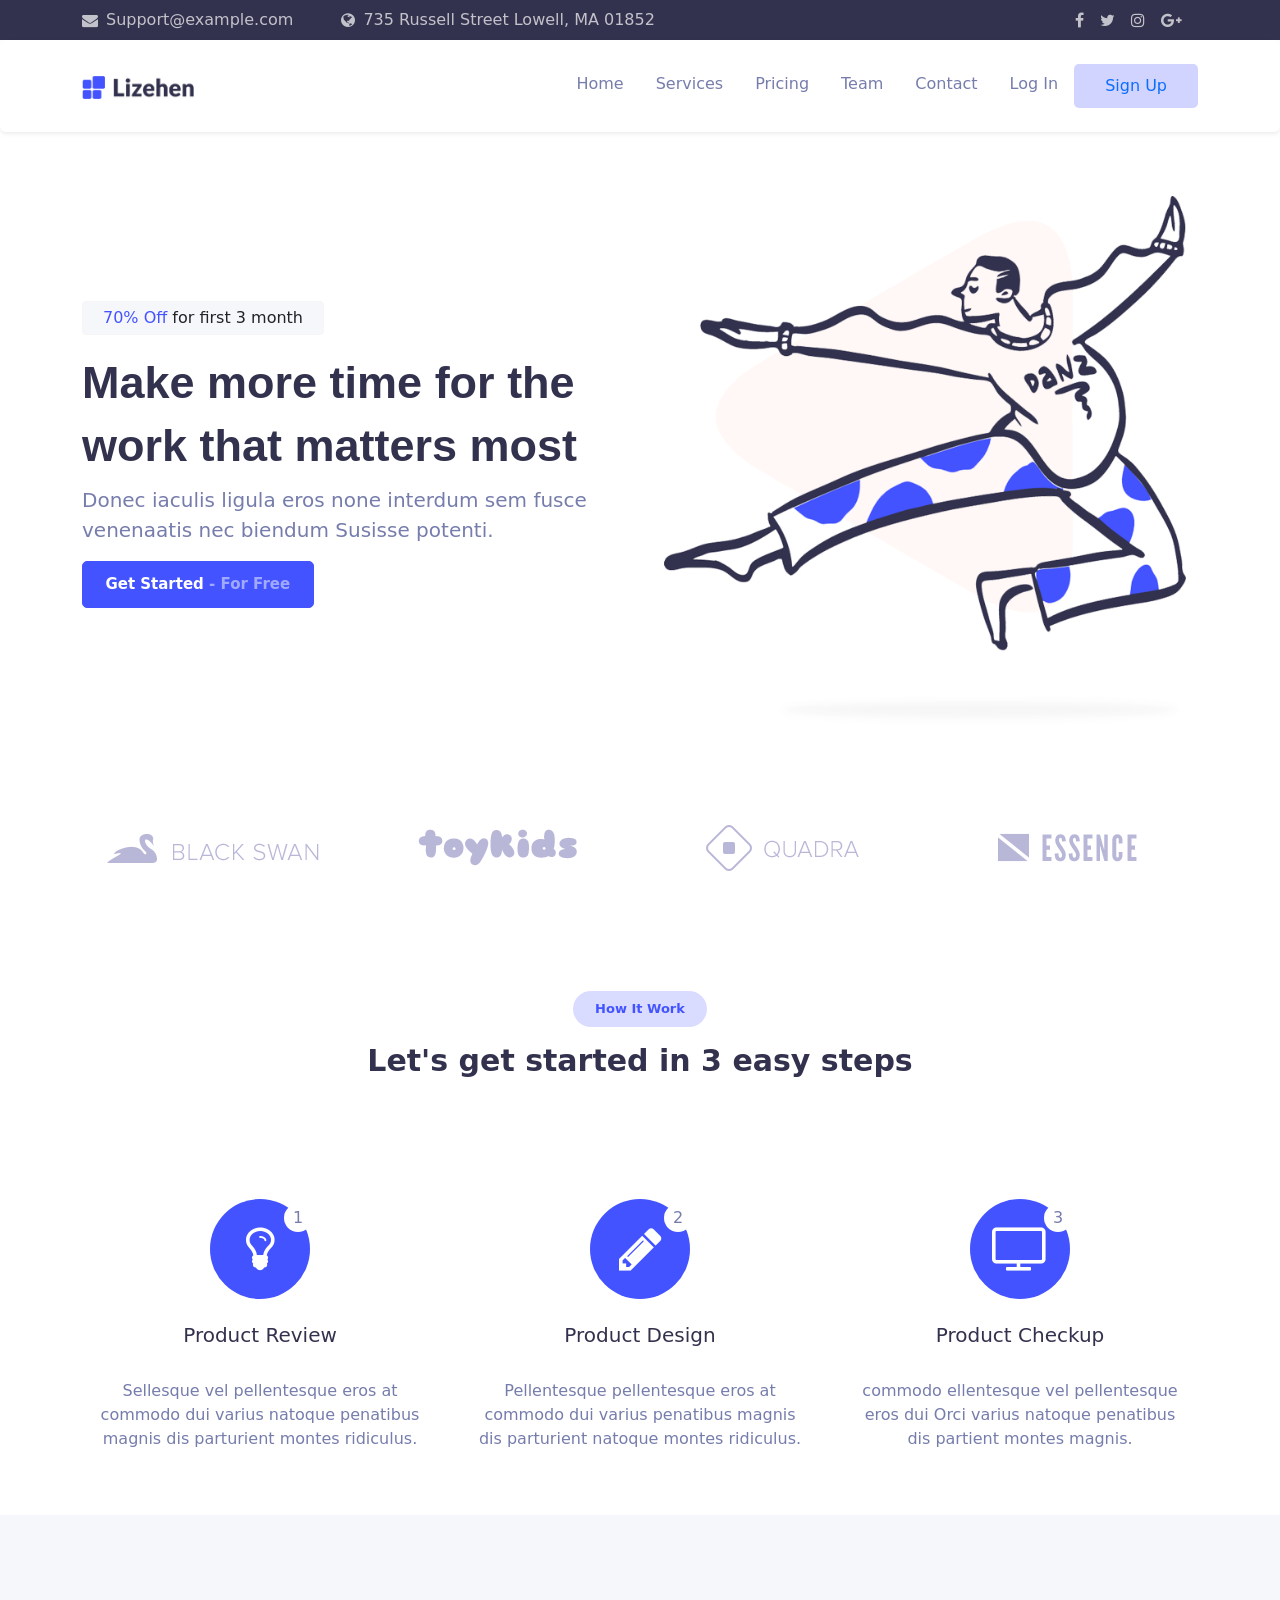
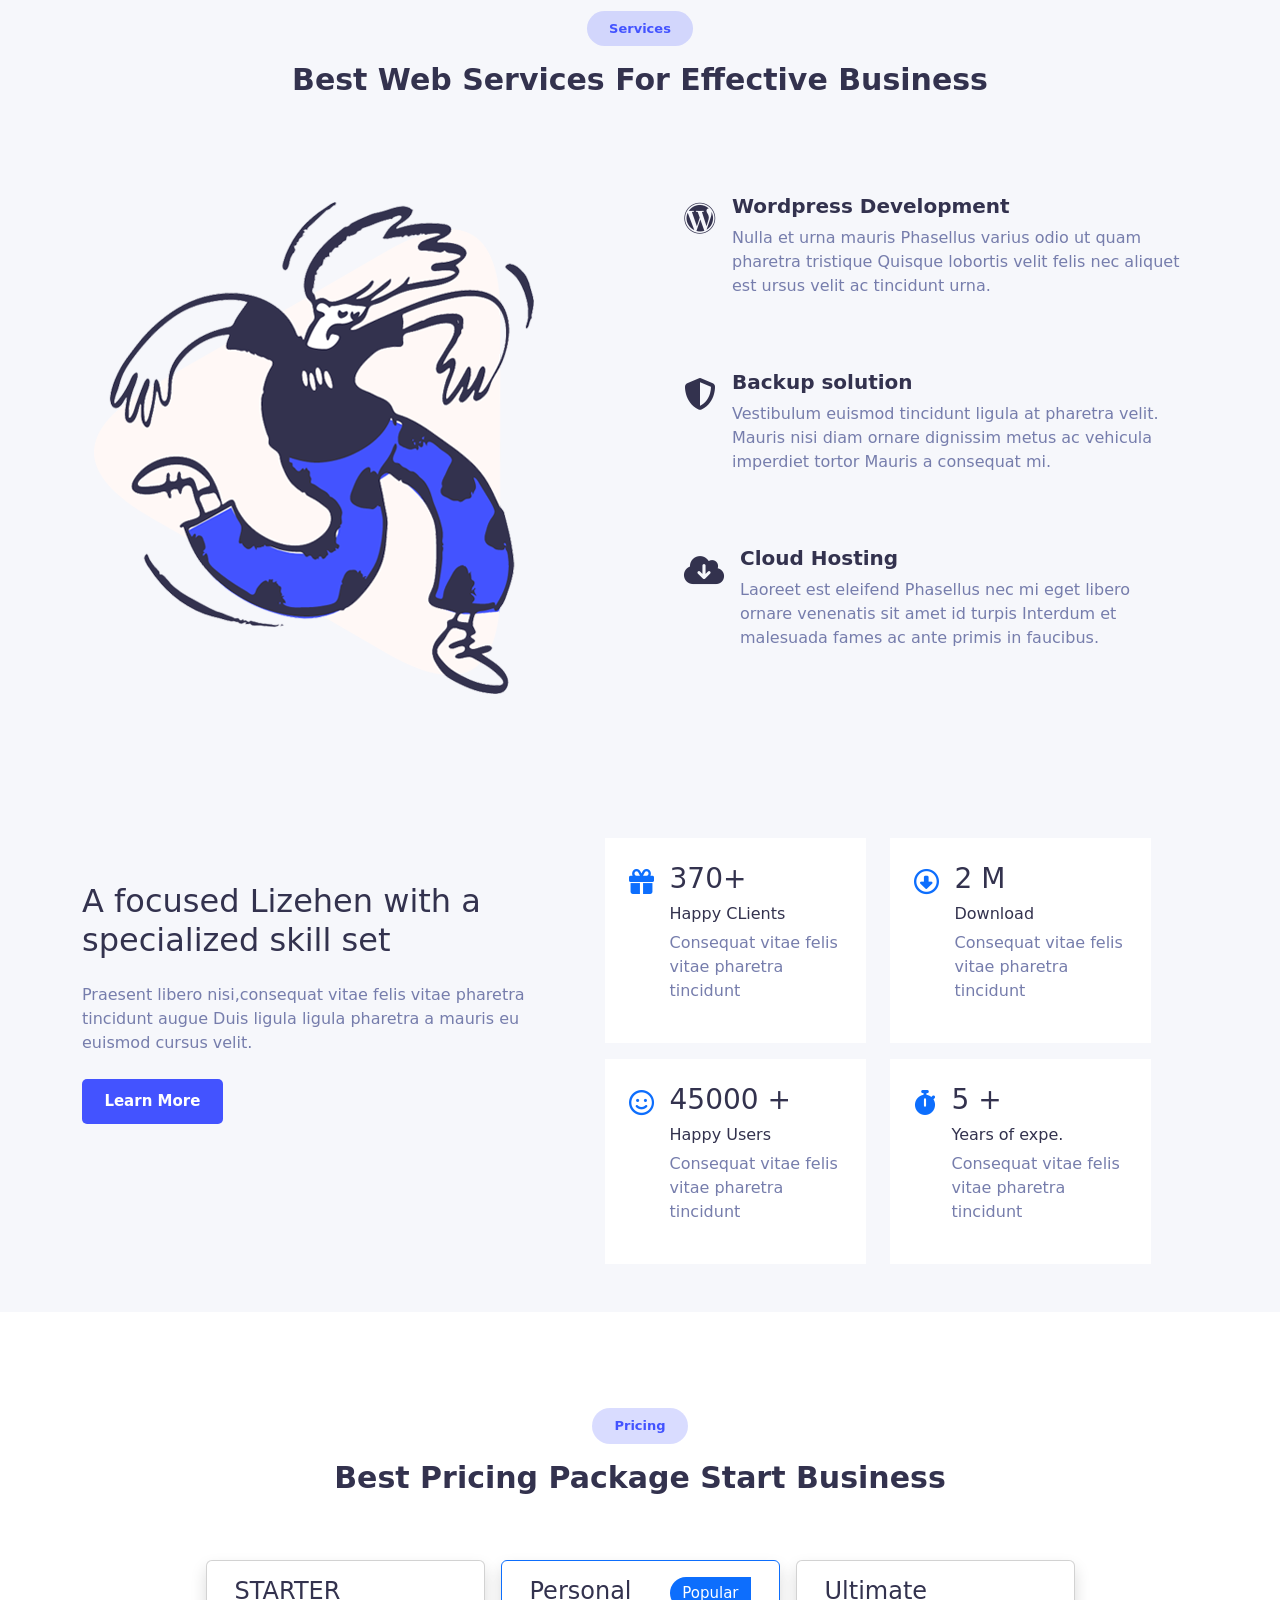
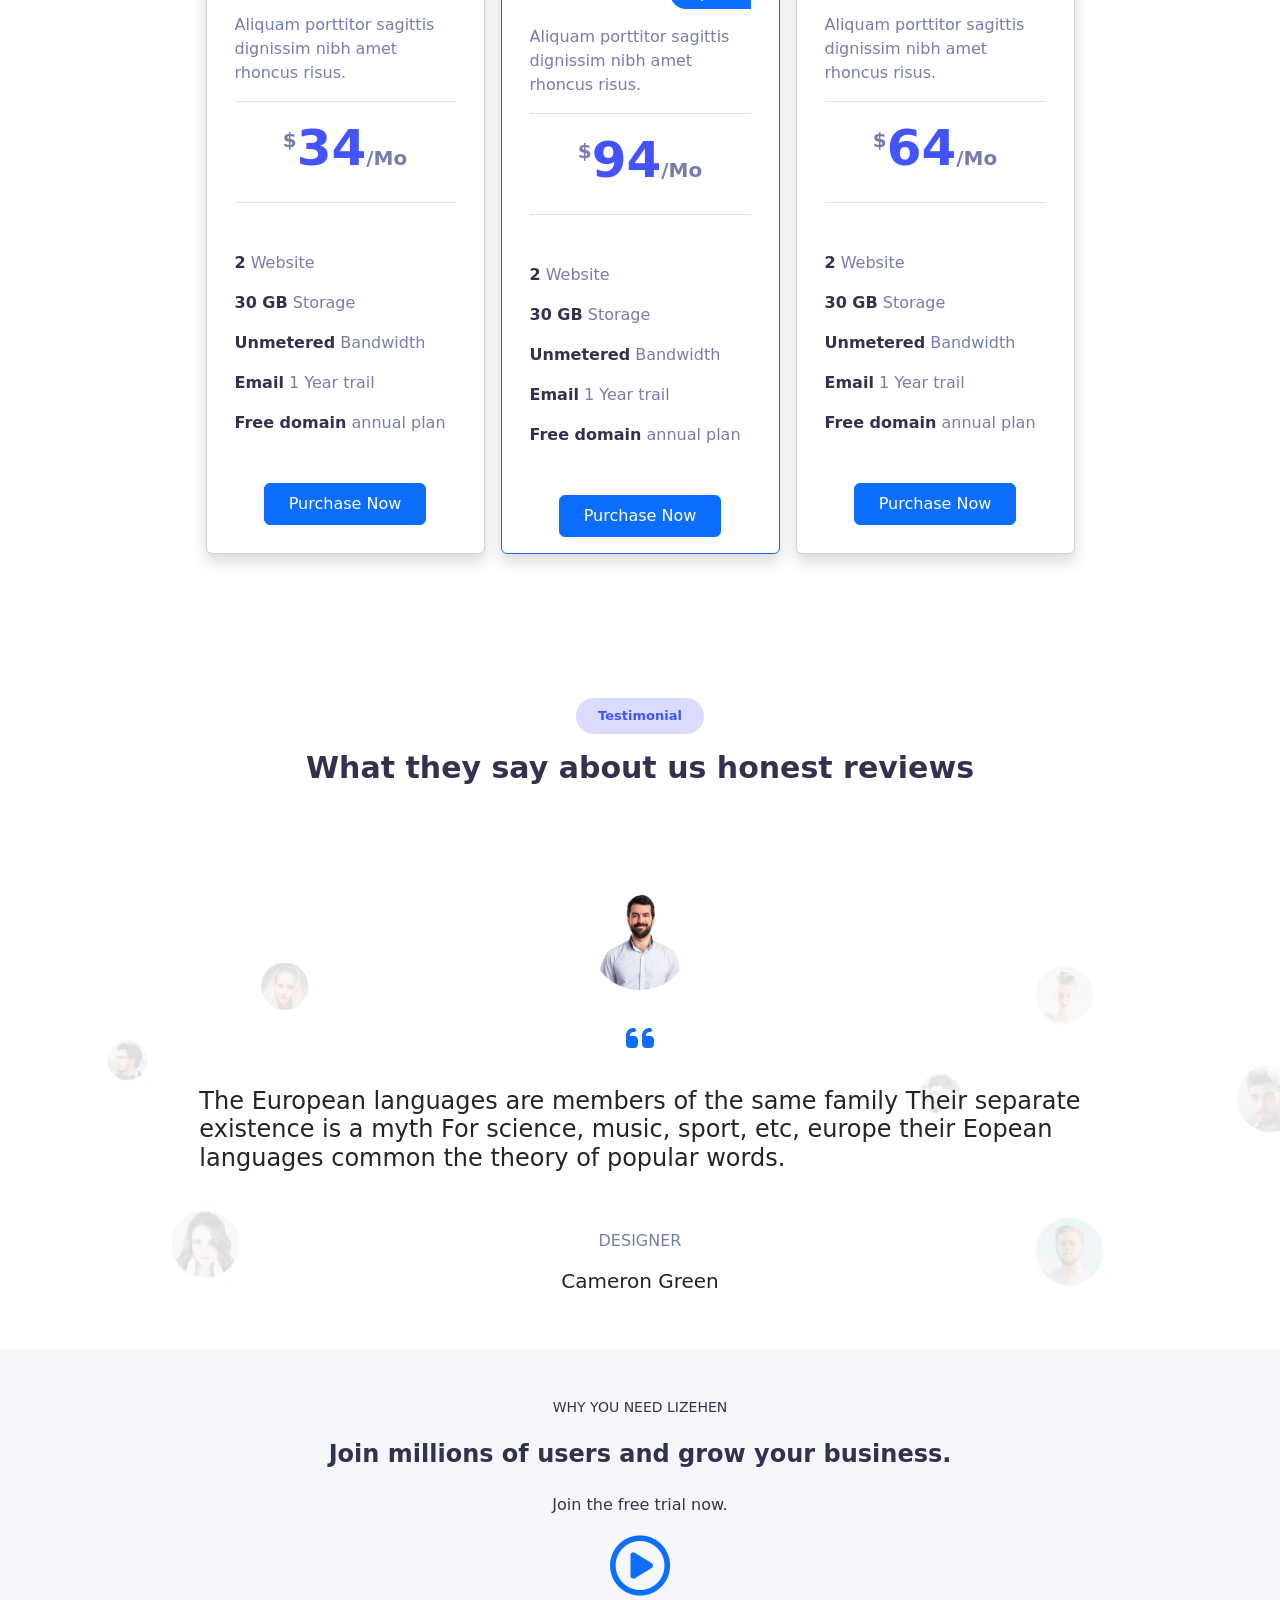
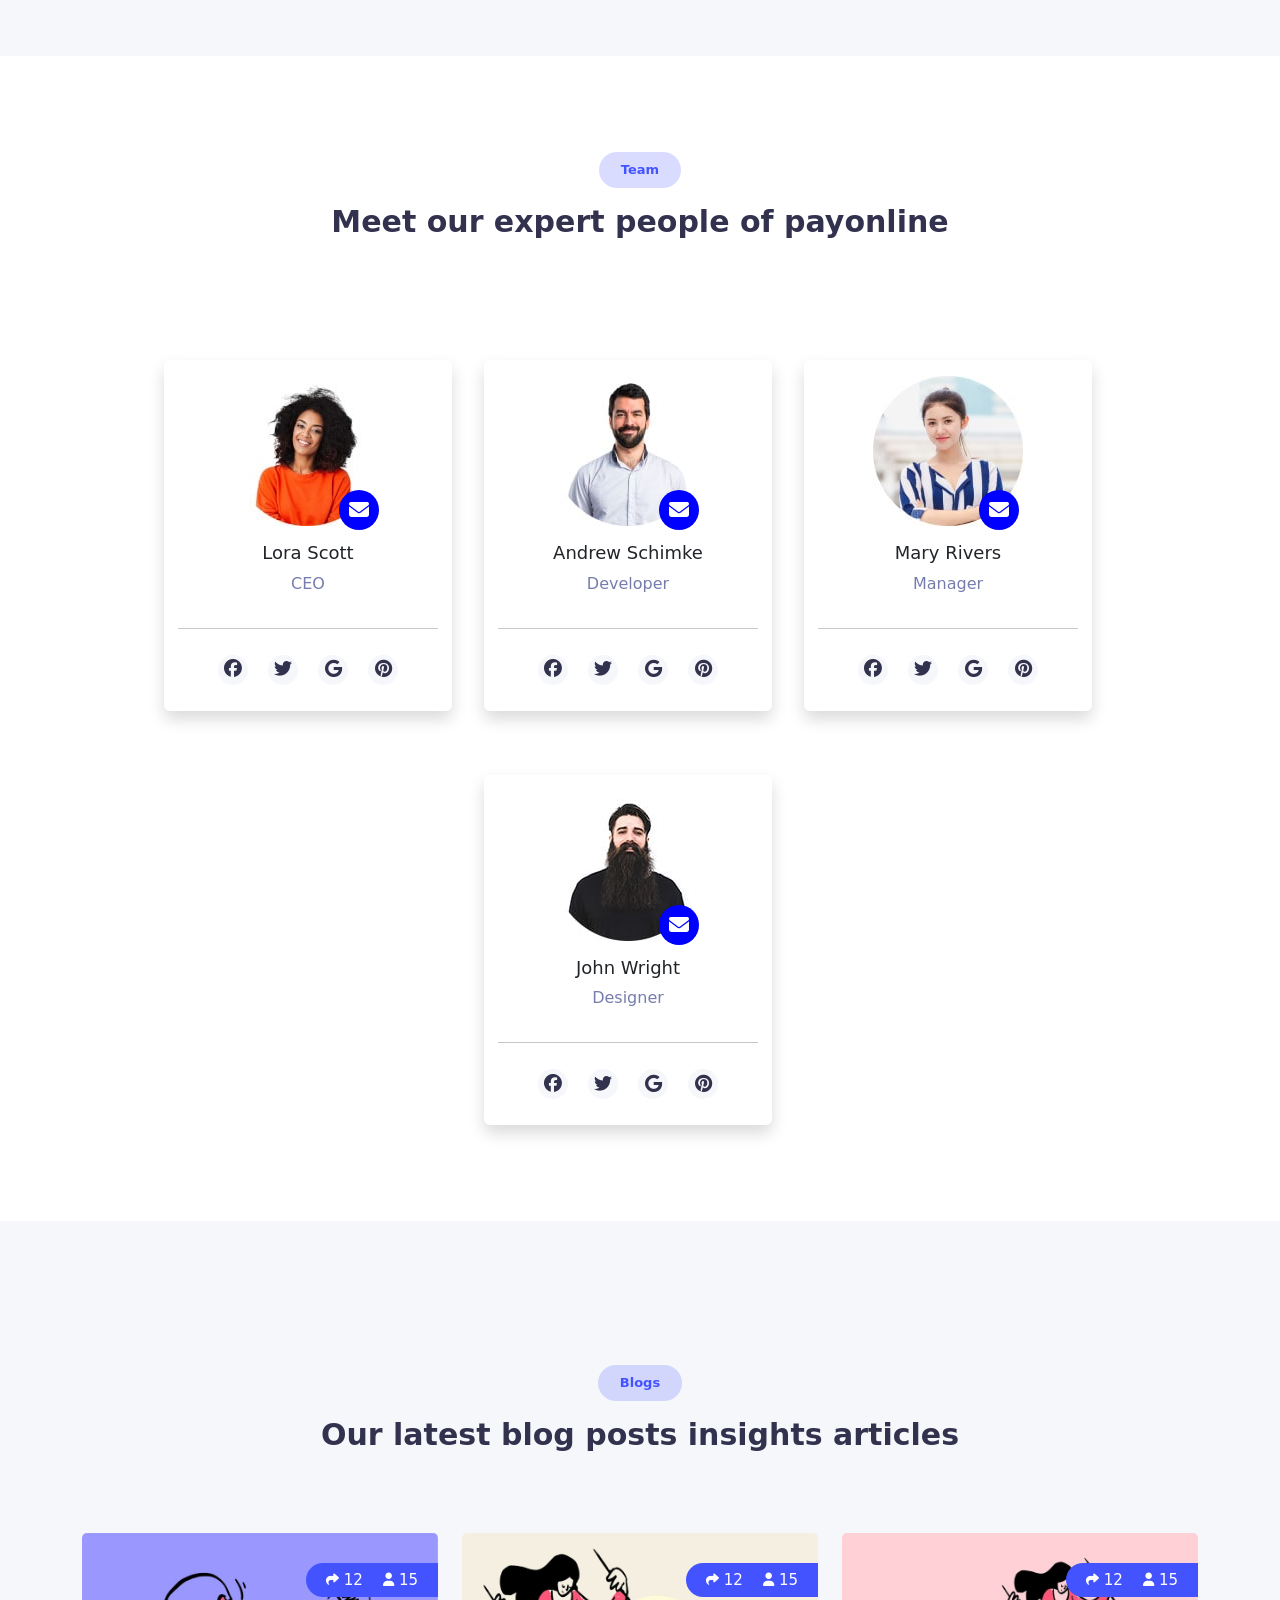
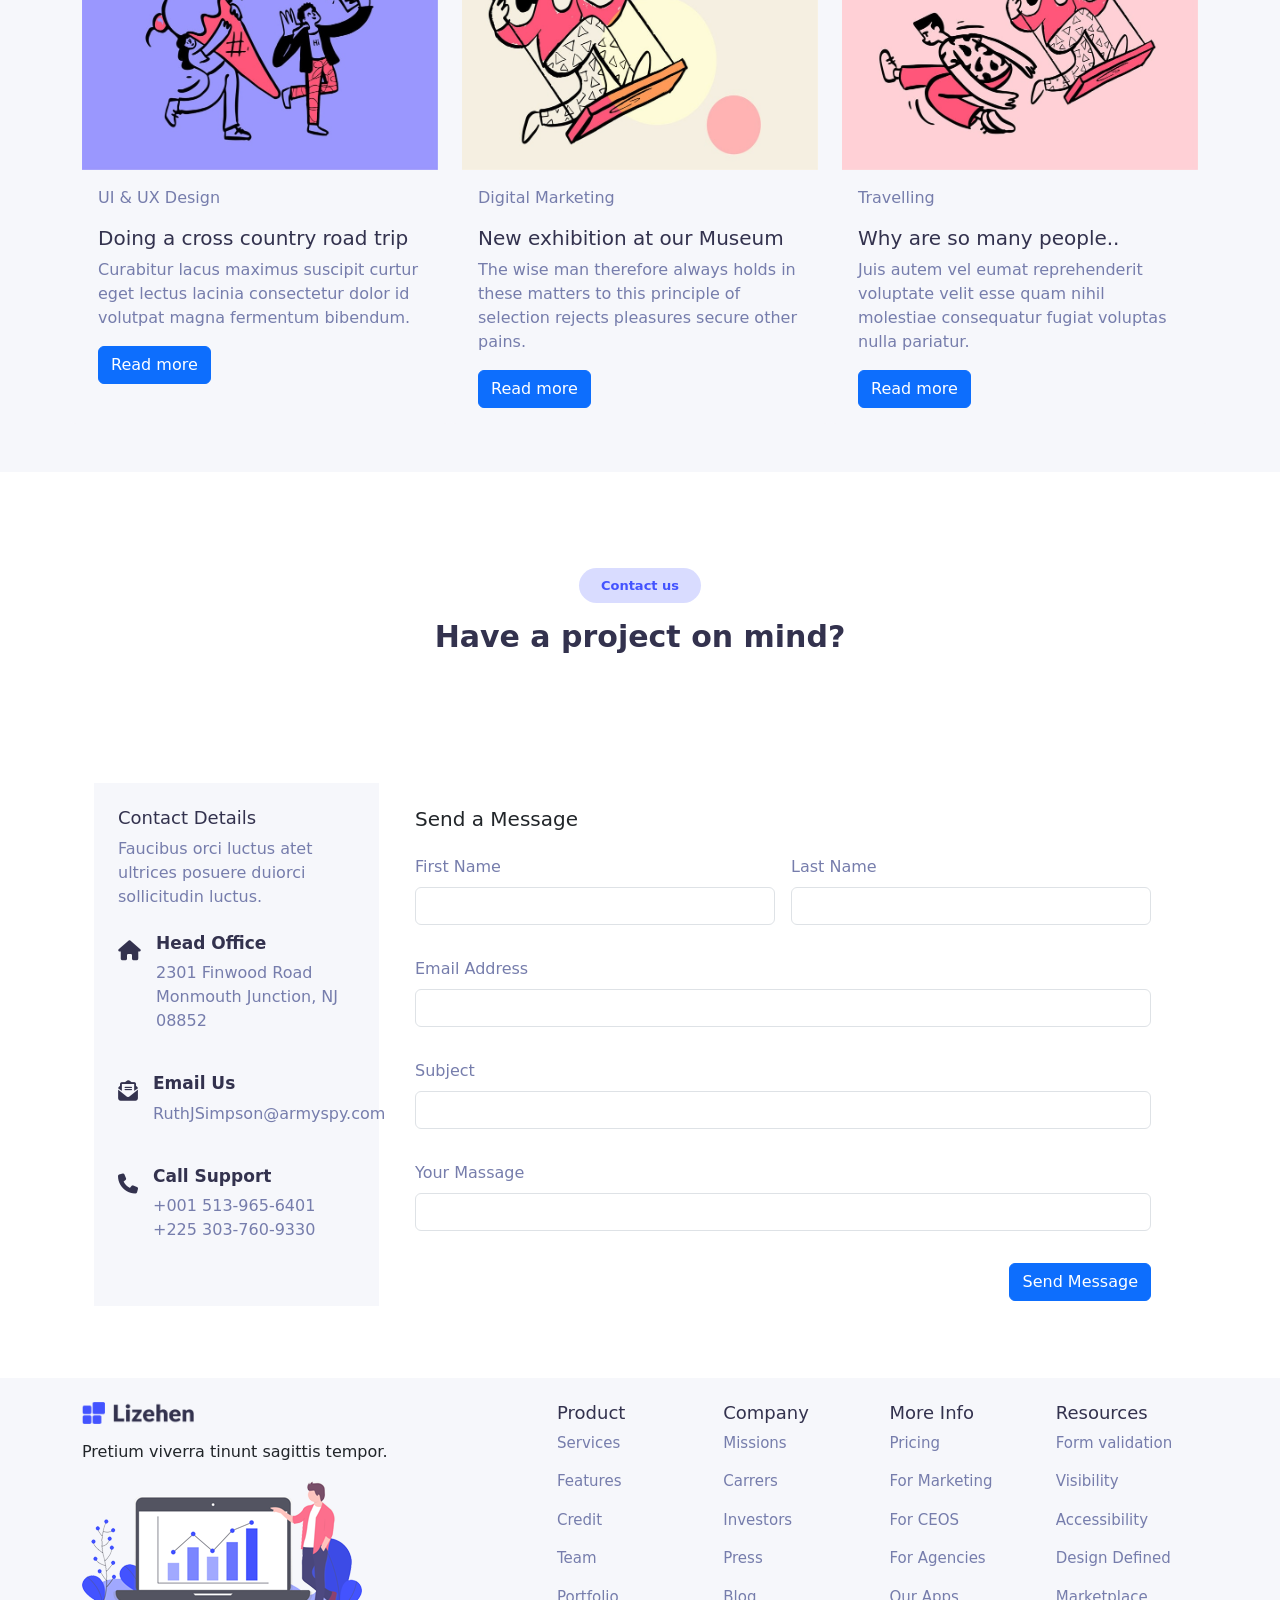
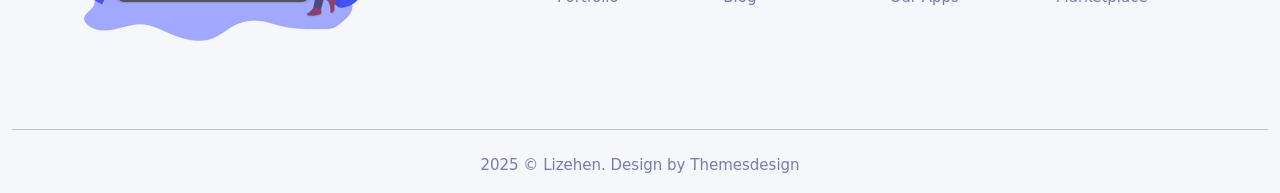
==== index.html @ 87c52e32 "changes" ====
<!DOCTYPE html>
<html lang="en">

<head>
  <meta charset="UTF-8" />
  <meta name="viewport" content="width=device-width, initial-scale=1.0" />
  <script src="https://ajax.googleapis.com/ajax/libs/jquery/3.7.1/jquery.min.js"></script>
  <link rel="stylesheet" href="https://cdnjs.cloudflare.com/ajax/libs/font-awesome/6.7.2/css/all.min.css" />
  <script src="js/include-html-min.js"></script>
  <link rel="stylesheet" href="style.css" />
  <title>Home Page</title>
</head>

<body>
  <div include-html="header.html" id="header_file"></div>
  <div class="container mt-5 mb-5">
    <div class="row d-flex-justify-content-center align-items-center">
      <div class="col-lg-6 col-sm-12 ">
        <label class="hero-label mb-3"><span id="hero-span-one">70% Off</span> for first 3 month</label>
        <h1 id="hero-h1">
          Make more time for the work that matters most
        </h1>
        <p id="hero-p">
          Donec iaculis ligula eros none interdum sem fusce venenaatis nec
          biendum Susisse potenti.
        </p>
        <button class="hero-btn butn">
          Get Started <span id="hero-span-two">- For Free</span>
        </button>
      </div>

      <div class="col-lg-6 col-sm-12 img mt-sm-3">
        <div class="container">
          <img src="./images/img-2.png" class="img-fluid" />
        </div>
      </div>
    </div>
  </div>

  <div class="container pb-5 pt-5">
    <div class="row">
      <div class="col-lg-3 col-sm-12 pb-4 d-flex justify-content-center align-items-center">
        <img src="./images/1.png" alt="" />
      </div>
      <div class="col-lg-3 col-sm-12 pb-4 d-flex justify-content-center align-items-center">
        <img src="./images/2.png" alt="" />
      </div>
      <div class="col-lg-3 col-sm-12 pb-4 d-flex justify-content-center align-items-center">
        <img src="./images/3.png" alt="" />
      </div>
      <div class="col-lg-3 col-sm-12 pb-4 d-flex justify-content-center align-items-center">
        <img src="./images/4.png" alt="" />
      </div>
    </div>
  </div>

  <div class="container py-5">
    <div class="label-work d-flex flex-column justify-content-center align-items-center pb-5">
      <p><b>How It Work</b></p>
      <h3>Let's get started in 3 easy steps</h3>
    </div>
  </div>

  <div class="container card-div mb-5">
    <div class="row">
      <div
        class="card col-lg-4 col-sm-12 d-flex flex-column justify-content-center align-items-start position-relative border-0">
        <div class="card-body product-title d-flex flex-column justify-content-center align-items-center">
          <div class="position-relative icon d-flex justify-content-center align-items-center">
            <i class="fa fa-lightbulb-o" aria-hidden="true"></i>
            <div class="bulb">
              <p class="d-flex justify-content-center align-items-center">
                1
              </p>
            </div>
          </div>
          <h5 class="card-title py-lg-4">Product Review</h5>
          <p class="card-text text-center">
            Sellesque vel pellentesque eros at commodo dui varius natoque
            penatibus magnis dis parturient montes ridiculus.
          </p>
        </div>
        <div class="z-1 col-lg-6 col-sm-12 d-none">
          <img class="position-absolute custom-space" min-width="173px" min-height="28px" src="./images/arrow-1.png"
            alt="" />
        </div>
      </div>

      <div class="card col-lg-4 col-sm-12 d-flex flex-column justify-content-center align-items-start border-0">
        <div class="card-body product-title d-flex flex-column justify-content-center align-items-center">
          <div class="position-relative icon d-flex justify-content-center align-items-center">
            <i class="fa fa-pencil" aria-hidden="true"></i>
            <div class="bulb">
              <p class="d-flex justify-content-center align-items-center">
                2
              </p>
            </div>
          </div>

          <h5 class="card-title py-lg-4">Product Design</h5>
          <p class="card-text text-center">
            Pellentesque pellentesque eros at commodo dui varius penatibus
            magnis dis parturient natoque montes ridiculus.
          </p>
        </div>
        <div class="position-absolute z-3 col-lg-6 col-sm-6 d-none">
          <img class="position-absolute z-2 custom-space1" width="173px" height="28px" src="./images/arrow-2.png"
            alt="" />
        </div>
      </div>

      <div class="card col-lg-4 col-sm-12 d-flex flex-column justify-content-center align-items-start border-0">
        <div class="card-body product-title d-flex flex-column justify-content-center align-items-center">
          <div class="position-relative icon d-flex justify-content-center align-items-center">
            <i class="fa fa-television" aria-hidden="true"></i>
            <div class="bulb">
              <p class="d-flex justify-content-center align-items-center">
                3
              </p>
            </div>
          </div>

          <h5 class="card-title py-lg-4">Product Checkup</h5>
          <p class="card-text text-center">
            commodo ellentesque vel pellentesque eros dui Orci varius natoque
            penatibus dis partient montes magnis.
          </p>
        </div>
      </div>
    </div>
  </div>

  <div class="container-fluid bg-serv py-5">
    <div class="container py-5">
      <div class="label-work d-flex flex-column justify-content-center align-items-center pb-5">
        <p><b>Services</b></p>
        <h3>Best Web Services For Effective Business</h3>
      </div>
      <div class="col-lg-12">
        <div class="row">
          <div class="service-img col-lg-6 col-sm-12 mt-lg-5 d-flex justify-content-center align-items-center">
            <div class="container">
              <img src="./images/img-4.png" alt="" class="img-fluid" />
            </div>
          </div>
          <div class="col-lg-6">
            <div class="border-1 d-flex mb-4 p-3 wd mt-4 col-lg-12 col-sm-12">
              <i class="fa-brands fa-wordpress fa-2xl mx-3 d-flex justify-content-start align-items-start pt-4"></i>
              <div class="service-hero">
                <h5>Wordpress Development</h5>
                <p>
                  Nulla et urna mauris Phasellus varius odio ut quam pharetra
                  tristique Quisque lobortis velit felis nec aliquet est ursus
                  velit ac tincidunt urna.
                </p>
              </div>
            </div>
            <div class="border-0 d-flex mb-4 p-3 wd col-sm-12">
              <i class="fa-solid fa-shield-halved fa-2xl mx-3 d-flex justify-content-center align-items-start pt-4"></i>
              <div class="service-hero">
                <h5>Backup solution</h5>
                <p>
                  Vestibulum euismod tincidunt ligula at pharetra velit.
                  Mauris nisi diam ornare dignissim metus ac vehicula
                  imperdiet tortor Mauris a consequat mi.
                </p>
              </div>
            </div>
            <div class="border-0 d-flex p-3 wd col-sm-12">
              <i
                class="fa-solid fa-cloud-arrow-down fa-2xl mx-3 d-flex justify-content-center align-items-start pt-4"></i>
              <div class="service-hero">
                <h5>Cloud Hosting</h5>
                <p>
                  Laoreet est eleifend Phasellus nec mi eget libero ornare
                  venenatis sit amet id turpis Interdum et malesuada fames ac
                  ante primis in faucibus.
                </p>
              </div>
            </div>
          </div>
        </div>
      </div>
    </div>
    <div class="container mt-5">
      <div class="row">
        <div
          class="col-lg-5 mb-sm-5 mb-lg-5 service-part-two d-flex flex-column justify-content-center align-items-start">
          <h2 class="mb-4">A focused Lizehen with a specialized skill set</h2>
          <p class="mb-4">
            Praesent libero nisi,consequat vitae felis vitae pharetra
            tincidunt augue Duis ligula ligula pharetra a mauris eu euismod
            cursus velit.
          </p>
          <a href="#"><b>Learn More</b></a>
        </div>
        <div class="container col-lg-6 col-sm-12 mt-5">
          <div class="row">
            <div class="col-lg-6 col-sm-12 d-flex">
              <div class="d-flex bg-white  p-4 i col-sm-12">
                <i class="fa-solid fa-gift pt-2 text-primary"></i>
                <div class="ms-3 service-part-two-right">
                  <h3>370+</h3>
                  <h6>Happy CLients</h6>
                  <p>Consequat vitae felis vitae pharetra tincidunt</p>
                </div>
              </div>
            </div>
            <div class="col-lg-6 col-sm-12">
              <div class="d-flex bg-white p-4 i">
                <i class="fa-regular fa-circle-down pt-2 text-primary"></i>
                <div class="ms-3 service-part-two-right">
                  <h3>2 M</h3>
                  <h6>Download</h6>
                  <p>Consequat vitae felis vitae pharetra tincidunt</p>
                </div>
              </div>
            </div>


            <div class="col-lg-6 col-sm-12">
              <div class="d-flex bg-white mt-3 p-4 i">
                <i class="fa-regular fa-face-smile pt-2 text-primary"></i>
                <div class="ms-3 service-part-two-right">
                  <h3>45000 +</h3>
                  <h6>Happy Users</h6>
                  <p>Consequat vitae felis vitae pharetra tincidunt</p>
                </div>
              </div>
            </div>
            <div class="col-lg-6 col-sm-12">
              <div class="d-flex bg-white mt-3 p-4 i">
                <i class="fa-solid fa-stopwatch pt-2 text-primary"></i>
                <div class="ms-3 service-part-two-right">
                  <h3>5 +</h3>
                  <h6>Years of expe.</h6>
                  <p>Consequat vitae felis vitae pharetra tincidunt</p>
                </div>
              </div>
            </div>

          </div>
        </div>
      </div>
    </div>
  </div>
  </div>
  </div>
  </div>
  <div class="container py-5">
    <div class="label-work d-flex flex-column justify-content-center align-items-center py-5">
      <p><b>Pricing</b></p>
      <h3>Best Pricing Package Start Business</h3>
    </div>
    <div class="container">
      <div class="row d-flex justify-content-center">
        <div class="card col-lg-3 col-sm-12 m-2 pricing-card pc shadow mb-5 bg-white rounded">
          <div class="card-body pri-card">
            <h4 class="card-title">STARTER</h4>
            <p class="card-text border-bottom pb-3">
              Aliquam porttitor sagittis dignissim nibh amet rhoncus risus.
            </p>
            <div class="d-flex justify-content-center align-items-center border-bottom pb-3 mb-5">
              <h1>
                <sup><span class="pricing-span">$</span></sup>34<span class="pricing-span">/Mo</span>
              </h1>
            </div>
            <p><span><b>2</b></span> Website</p>
            <p><span><b>30 GB</b></span> Storage</p>
            <p><span><b>Unmetered</b></span> Bandwidth</p>
            <p><span><b>Email</b></span> 1 Year trail</p>
            <p class="mb-5">
              <span><b>Free domain</b></span> annual plan
            </p>
            <div class="d-flex justify-content-center align-items-center">
              <button class="btn btn-primary px-4 py-2">Purchase Now</button>
            </div>
          </div>
        </div>
        <div class="card col-lg-3 col-sm-12 m-2 border-primary pc shadow mb-5 bg-white rounded">
          <div class="card-body pri-card">
            <div class="d-flex justify-content-between">
              <h4 class="card-title">Personal</h4>
              <p class="bg-primary text-white"
                style="padding:5px 12px 5px 12px; border-radius: 20px 0px 0px 20px; font-size: 15px;">Popular</p>
            </div>
            <p class="border-bottom pb-3">
              Aliquam porttitor sagittis dignissim nibh amet rhoncus risus.
            </p>
            <div class="d-flex justify-content-center align-items-center border-bottom pb-3 mb-5">
              <h1>
                <sup><span class="pricing-span">$</span></sup>94<span class="pricing-span">/Mo</span>
              </h1>
            </div>
            <p><span><b>2</b></span> Website</p>
            <p><span><b>30 GB</b></span> Storage</p>
            <p><span><b>Unmetered</b></span> Bandwidth</p>
            <p><span><b>Email</b></span> 1 Year trail</p>
            <p class="mb-5">
              <span><b>Free domain</b></span> annual plan
            </p>
            <div class="d-flex justify-content-center align-items-center">
              <button class="btn btn-primary px-4 py-2">Purchase Now</button>
            </div>
          </div>
        </div>
        <div class="card col-lg-3 col-sm-12 m-2 pricing-card pc shadow mb-5 bg-white rounded">
          <div class="card-body pri-card">
            <h4 class="card-title">Ultimate</h4>
            <p class=" border-bottom pb-3">
              Aliquam porttitor sagittis dignissim nibh amet rhoncus risus.
            </p>
            <div class="d-flex justify-content-center align-items-center border-bottom pb-3 mb-5">
              <h1>
                <sup><span class="pricing-span">$</span></sup>64<span class="pricing-span">/Mo</span>
              </h1>
            </div>
            <p><span><b>2</b></span> Website</p>
            <p><span><b>30 GB</b></span> Storage</p>
            <p><span><b>Unmetered</b></span> Bandwidth</p>
            <p><span><b>Email</b></span> 1 Year trail</p>
            <p class="mb-5">
              <span><b>Free domain</b></span> annual plan
            </p>
            <div class="d-flex justify-content-center align-items-center">
              <button class="btn btn-primary px-4 py-2">Purchase Now</button>
            </div>
          </div>
        </div>
      </div>
    </div>
  </div>
  </div>

  <div class="container my-5">
    <div class="label-work d-flex flex-column justify-content-center align-items-center pb-5">
      <p><b>Testimonial</b></p>
      <h3>What they say about us honest reviews</h3>
    </div>
  </div>
  <div class="container-fluid bg my-5">
    <div class="container mt-5">
      <div id="carouselExampleInterval" class="carousel slide" data-bs-ride="carousel">
        <div class="carousel-inner">
          <div class="carousel-item active bg-in-bg" data-bs-interval="2000">
            <img src="./images/img-11.jpg" class="d-block w-100 mb-5" alt="1">
            <i
              class="fa-solid fa-quote-left fa-2xl text-primary d-flex justify-content-center align-items-center pb-5"></i>
            <h4 class="d-flex justify-content-center align-items-center text-align-center pb-5">The European languages
              are members of the same family Their separate<br> existence is a myth For science, music, sport, etc,
              europe their Eopean<br> languages common the theory of popular words.</h4>
            <p class="text-center" style="color: #767dac;">DEVELOPER</p>
            <h5 class="text-center">Jeremiah Eskew</h5>
          </div>
          <div class="carousel-item bg-in-bg" data-bs-interval="2000">
            <img src="./images/img-12.jpg" class="d-block w-100 mb-5" alt="1">
            <i
              class="fa-solid fa-quote-left fa-2xl text-primary d-flex justify-content-center align-items-center pb-5"></i>
            <h4 class="d-flex justify-content-center align-items-center text-align-center pb-5">The European languages
              are members of the same family Their separate<br> existence is a myth For science, music, sport, etc,
              europe their Eopean<br> languages common the theory of popular words.</h4>
            <p class="d-flex justify-content-center align-items-center" style="color: #767dac;">DESIGNER</p>
            <h5 class="d-flex justify-content-center align-items-center">Cameron Green</h5>
          </div>
          <div class="carousel-item bg-in-bg" data-bs-interval="2000">
            <img src="./images/img-13.jpg" class="d-block w-100 mb-5" alt="1">
            <i
              class="fa-solid fa-quote-left fa-2xl text-primary d-flex justify-content-center align-items-center pb-5"></i>
            <h4 class="d-flex justify-content-center align-items-center text-align-center pb-5">The European languages
              are members of the same family Their separate<br> existence is a myth For science, music, sport, etc,
              europe their Eopean<br> languages common the theory of popular words.</h4>
            <p class="d-flex justify-content-center align-items-center" style="color: #767dac;">MANAGER</p>
            <h5 class="d-flex justify-content-center align-items-center">Sammy Randolph</h5>
          </div>
        </div>
        <button class="carousel-control-prev" type="button" data-bs-target="#carouselExampleInterval"
          data-bs-slide="prev">
          <span class="carousel-control-prev-icon" aria-hidden="true"></span>
          <span class="visually-hidden">Previous</span>
        </button>
        <button class="carousel-control-next" type="button" data-bs-target="#carouselExampleInterval"
          data-bs-slide="next">
          <span class="carousel-control-next-icon" aria-hidden="true"></span>
          <span class="visually-hidden">Next</span>
        </button>
      </div>
    </div>
  </div>

  <div class="container-fluid mx">
    <div class="container mx-in">
      <h6 class="d-flex justify-content-center align-items-center mb-4">WHY YOU NEED LIZEHEN</h6>
      <h2 class="d-flex justify-content-center align-items-center mb-4">Join millions of users and grow your business.
      </h2>
      <p class="d-flex justify-content-center align-items-center mb-5">Join the free trial now.</p>
      <a href="https://www.google.com/"><i
          class="fa-regular fa-circle-play fa-2xl text-primary d-flex justify-content-center"></i></a>
    </div>
  </div>


  <div class="container my-5 pt-5">
    <div class="label-work d-flex flex-column justify-content-center align-items-center pb-5">
      <p><b>Team</b></p>
      <h3>Meet our expert people of payonline</h3>
    </div>
  </div>
  <div class="container-fluid my-5">
    <div class="row col-sm-12 d-flex justify-content-center align-items-center">
      <div
        class="card border-0 p-lg-0 m-3 col-lg-12 col-sm-12 ms d-flex justify-content-center align-items-center shadow mb-5 bg-white rounded"
        style="width: 18rem;">
        <div class="msg-div">
          <img src="./images/img-11.jpg" class="card-img-top mt-3" alt="">
          <i class="fa-solid fa-envelope text-white msg-i"></i>
        </div>
        <div class="card-body team-card">
          <h5 class="card-title text-center">Lora Scott</h5>
          <p class="card-text text-center pb-3">CEO</p>
          <hr class="ms-hr">
          <div class="d-flex justify-content-center align-items-center">
            <div class="ms-i">
              <i class="fa-brands fa-facebook-f fa-2xl"></i>
            </div class="ms-i">
            <div class="ms-i">
              <i class="fa-brands fa-twitter fa-2xl"></i>
            </div>
            <div class="ms-i">
              <i class="fa-brands fa-google fa-2xl"></i>
            </div>
            <div class="ms-i">
              <i class="fa-brands fa-pinterest fa-2xl"></i>
            </div>
          </div>
        </div>
      </div>
      <div
        class="card border-0 col-sm-12 m-3 p-lg-0 ms d-flex justify-content-center align-items-center shadow mb-5 bg-white rounded"
        style="width: 18rem;">
        <div class="msg-div">
          <img src="./images/img-12.jpg" class="card-img-top mt-3" alt="">
          <i class="fa-solid fa-envelope text-white msg-i"></i>
        </div>
        <div class="card-body team-card">
          <h5 class="card-title text-center">Andrew Schimke</h5>
          <p class="card-text text-center pb-3">Developer</p>
          <hr class="ms-hr">
          <div class="d-flex justify-content-center align-items-center">
            <div class="ms-i">
              <i class="fa-brands fa-facebook-f fa-2xl"></i>
            </div class="ms-i">
            <div class="ms-i">
              <i class="fa-brands fa-twitter fa-2xl"></i>
            </div>
            <div class="ms-i">
              <i class="fa-brands fa-google fa-2xl"></i>
            </div>
            <div class="ms-i">
              <i class="fa-brands fa-pinterest fa-2xl"></i>
            </div>
          </div>
        </div>
      </div>
      <div
        class="card border-0  col-sm-12 m-3 p-lg-0 ms d-flex justify-content-center align-items-center shadow mb-5 bg-white rounded"
        style="width: 18rem;">
        <div class="msg-div">
          <img src="./images/img-13.jpg" class="card-img-top mt-3" alt="">
          <i class="fa-solid fa-envelope text-white msg-i"></i>
        </div>
        <div class="card-body team-card">
          <h5 class="card-title text-center">Mary Rivers</h5>
          <p class="card-text text-center pb-3">Manager</p>
          <hr class="ms-hr">
          <div class="d-flex justify-content-center align-items-center">
            <div class="ms-i">
              <i class="fa-brands fa-facebook-f fa-2xl"></i>
            </div class="ms-i">
            <div class="ms-i">
              <i class="fa-brands fa-twitter fa-2xl"></i>
            </div>
            <div class="ms-i">
              <i class="fa-brands fa-google fa-2xl"></i>
            </div>
            <div class="ms-i">
              <i class="fa-brands fa-pinterest fa-2xl"></i>
            </div>
          </div>
        </div>
      </div>
      <div
        class="card border-0 col-sm-12 m-3 p-lg-0 ms d-flex justify-content-center align-items-center shadow mb-5 bg-white rounded"
        style="width: 18rem;">
        <div class="msg-div">
          <img src="./images/img-14.jpg" class="card-img-top mt-3" alt="">
          <i class="fa-solid fa-envelope text-white msg-i"></i>
        </div>
        <div class="card-body team-card">
          <h5 class="card-title text-center">John Wright</h5>
          <p class="card-text text-center pb-3">Designer</p>
          <hr class="ms-hr">
          <div class="d-flex justify-content-center align-items-center">
            <div class="ms-i">
              <i class="fa-brands fa-facebook-f fa-2xl"></i>
            </div class="ms-i">
            <div class="ms-i">
              <i class="fa-brands fa-twitter fa-2xl"></i>
            </div>
            <div class="ms-i">
              <i class="fa-brands fa-google fa-2xl"></i>
            </div>
            <div class="ms-i">
              <i class="fa-brands fa-pinterest fa-2xl"></i>
            </div>
          </div>
        </div>
      </div>
    </div>
  </div>


  <div class="container-fluid blog py-5">
    <div class="container my-5 pt-5">
      <div class="label-work d-flex flex-column justify-content-center align-items-center pb-4">
        <p><b>Blogs</b></p>
        <h3>Our latest blog posts insights articles</h3>
      </div>
    </div>
    <div class="container">
      <div class="row ">
        <div class="card col-lg-4 col-sm-12 border-0 " style="background-color: #F6F7FB;">
          <img src="./images/img-10.jpg" class="card-img-top" alt="">
          <div class="d-flex">
            <div class="d-flex ui-up">
              <div class="d-flex ui-up-i">
                <i class="fa-solid fa-share text-white"></i>
                <span>12</span>
              </div>
              <div class="d-flex ui-up-ii">
                <i class="fa-solid fa-user text-white"></i>
                <span>15</span>
              </div>
            </div>
          </div>
          <div class="card-body block-card">
            <p>UI & UX Design</p>
            <h5>Doing a cross country road trip</h5>
            <p>Curabitur lacus maximus suscipit curtur eget lectus lacinia consectetur dolor id volutpat
              magna fermentum bibendum.</p>
            <a href="#" class="btn btn-primary">Read more</a>
          </div>
        </div>
        <div class="card col-lg-4 col-sm-12 border-0" style="background-color: #F6F7FB;">
          <img src="./images/img-20.jpg" class="card-img-top" alt="">
          <div class="d-flex">
            <div class="d-flex ui-up">
              <div class="d-flex ui-up-i">
                <i class="fa-solid fa-share text-white"></i>
                <span>12</span>
              </div>
              <div class="d-flex ui-up-ii">
                <i class="fa-solid fa-user text-white"></i>
                <span>15</span>
              </div>
            </div>
          </div>
          <div class="card-body block-card">
            <p id="cardf">Digital Marketing</p>
            <h5 class="card-title">New exhibition at our Museum</h5>
            <p id="card-text">The wise man therefore always holds in these matters to this principle of selection
              rejects pleasures secure other pains.</p>
            <a href="#" class="btn btn-primary">Read more</a>
          </div>
        </div>
        <div class="card col-lg-4 col-sm-12 border-0" style="background-color: #F6F7FB;">
          <img src="./images/img-30.jpg" class="card-img-top" alt="">
          <div class="d-flex">
            <div class="d-flex ui-up">
              <div class="d-flex ui-up-i">
                <i class="fa-solid fa-share text-white"></i>
                <span>12</span>
              </div>
              <div class="d-flex ui-up-ii">
                <i class="fa-solid fa-user text-white"></i>
                <span>15</span>
              </div>
            </div>
          </div>
          <div class="card-body block-card">
            <p id="cardf">Travelling</p>
            <h5 class="card-title">Why are so many people..</h5>
            <p id="card-text">Juis autem vel eumat reprehenderit voluptate velit esse quam nihil molestiae consequatur
              fugiat voluptas nulla pariatur.</p>
            <a href="#" class="btn btn-primary">Read more</a>
          </div>
        </div>
      </div>
    </div>
  </div>

  <div class="container my-5 pt-5">
    <div class="label-work d-flex flex-column justify-content-center align-items-center pb-5">
      <p><b>Contact us</b></p>
      <h3>Have a project on mind?</h3>
    </div>
  </div>
  <div class="container my-5">
    <div class="row">
      <div class="contact-bg col-lg-3 col-sm-12 p-lg-4 pt-sm-4 m-lg-4">
        <div class="mb-4">
          <h5>Contact Details</h5>
          <p>Faucibus orci luctus atet ultrices posuere duiorci sollicitudin luctus.</p>
        </div>
        <div class="d-flex contact-i mb-4">
          <i class="fa-solid fa-house"></i>
          <div class="contact-i-in">
            <h5>Head Office</h5>
            <p>2301 Finwood Road Monmouth Junction, NJ 08852</p>
          </div>
        </div>
        <div class="d-flex contact-i mb-4">
          <i class="fa-solid fa-envelope-open-text"></i>
          <div class="contact-i-in">
            <h5>Email Us</h5>
            <p>RuthJSimpson@armyspy.com</p>
          </div>
        </div>
        <div class="d-flex contact-i mb-4">
          <i class="fa-solid fa-phone"></i>
          <div class="contact-i-in">
            <h5>Call Support</h5>
            <p>+001 513-965-6401<br>
              +225 303-760-9330</p>

          </div>
        </div>
      </div>
      <div class="col-lg-8 col-sm-12 mt-sm-5">
        <form class="row g-3">
          <h5 class="f-18">Send a Message</h5>
          <div class="col-md-6 pb-3">
            <label class="form-label">First Name</label>
            <input type="text" class="form-control">
          </div>
          <div class="col-md-6 pb-3">
            <label class="form-label">Last Name</label>
            <input type="text" class="form-control">
          </div>
          <div class="col-12 pb-3">
            <label class="form-label">Email Address</label>
            <input type="Email" class="form-control">
          </div>
          <div class="col-12 pb-3">
            <label class="form-label">Subject</label>
            <input type="text" class="form-control">
          </div>
          <div class="col-12 pb-3">
            <label class="form-label">Your Massage</label>
            <input type="textarea" class="form-control">
          </div>
          <div class="col-12 pb-3 text-end">
            <button type="submit" class="btn btn-primary">Send Message</button>
          </div>
        </form>
      </div>
    </div>
  </div>

  <div class="container-fluid footer">
    <div class="container py-4">
      <div class="row mb-5">
        <div class="fimg col-lg-5 col-sm-12">
          <img src="./images/logo-dark.png" class="flogo mb-3" alt="">
          <p>Pretium viverra tinunt sagittis tempor.</p>
          <img src="./images/footer.png" alt="">
        </div>
        <div class="col-lg-7 col-sm-12">
          <div class="row d-flex justify-content-center align-items-center">
            <div class="fp col-lg-3 col-sm-12">
              <h5>Product</h5>
              <p>Services</p>
              <p>Features</p>
              <p>Credit</p>
              <p>Team</p>
              <p>Portfolio</p>
            </div>
            <div class="fp col-lg-3 col-sm-12">
              <h5>Company</h5>
              <p>Missions</p>
              <p>Carrers</p>
              <p>Investors</p>
              <p>Press</p>
              <p>Blog</p>
            </div>
            <div class="fp col-lg-3 col-sm-12">
              <h5>More Info</h5>
              <p>Pricing</p>
              <p>For Marketing</p>
              <p>For CEOS</p>
              <p>For Agencies</p>
              <p>Our Apps</p>
            </div>
            <div class="fp col-lg-3 col-sm-12">
              <h5>Resources</h5>
              <p>Form validation</p>
              <p>Visibility</p>
              <p>Accessibility</p>
              <p>Design Defined</p>
              <p>Marketplace</p>
            </div>
          </div>
        </div>
      </div>
    </div>
    <hr>
    <div class="fp d-flex justify-content-center align-items-center pt-2">
      <p>2025 © Lizehen. Design by Themesdesign</p>
    </div>
  </div>
  </div>

</body>

</html>
---- style.css ----
.spinner-wrapper{
    background-color: #FFF;
    position: fixed;
    top: 0;
    left: 0;
    width: 100%;
    height: 100%;
    z-index: 9999;
    display: flex;
    justify-content: center;
    align-items: center;
    transition: all 0.2s;
}

.spinner-border{
    height: 60px;
    width: 60px;
}

.hero-label{
    background-color: #f6f7fb;
    border: 1px solid #f6f6f6;
    border-radius: 4px;
    padding: 4px 20px;
}

#hero-h1{
    font-weight: 700;
    line-height: 1.4;
    font-family: "Nunito Sans",sans-serif;
    font-size: 45px;
    color: #33324E;
}

#hero-p{
    font-size: 20px;
    color: #767dac;
}

.hero-btn{
    background-color: #4353ff;
    color: #fff;
    border: 1px solid #4353ff;
    font-size: 15px; 
    otline: none;
    padding: .7rem 1.4rem;
    font-weight: 600;
    transition: all .4s;
    border-radius: 5px;
}


.butn:link,
.butn:visited {
  display: inline-flex;
  background-image: linear-gradient(90deg, #501aa8, #870de8);
  position: relative;
  overflow: hidden;
  transition: all 0.3s ease-in-out;
}
.butn::before {
  content: "";
  position: absolute;
  transform: rotate(35deg);
  transition: all 3000ms cubic-bezier(0.19, 1, 0.22, 1);
}
.butn::after {
  content: "";
  position: absolute;
  transform: rotate(35deg);
  transition: all 3000ms cubic-bezier(0.19, 1, 0.22, 1);
  width: 8rem;
}

.butn:hover,
.butn:active {
  transform: translateY(-3px);
}


#hero-span-one{
    color: #4353ff;
}

#hero-span-two{
    color: #FFFFFF80;
}   

/* .img{
    min-height: 558px;
    min-width: 546px;   
}

.img img{
    width: 85%;
    height: 90%;
} */

.label-work p{
    background-color: rgba(67,83,255,.2);
    padding: 8px 22px;
    border-radius: 30px;
    color: #4353ff;
    display: inline;
    font-size: 13px;
}

.label-work h3{
    font-weight: 600;
    font-size: 30px;
    color: #33324e;
}

.icon{
    background-color: #4353ff;
    height: 100px;
    width: 100px;
    line-height: 100px;
    border-radius: 50%;
}

.icon i{
    font-size: 50px;
    color: #fff;
}

.bulb p{
    background-color: #fff;
    height:28px;
    width: 28px;
    border-radius: 50%;
    color: #4353ff;
    font-size: 15px;
}

.bulb{
    position: absolute;
    top: 5px;
    right: -4px;
    width: 30px;
}

/* .card h5{
    font-size: 1.25rem;
    font-weight: 700;
    line-height: 1.4;
}

.card p{
    color: #767dac;
    font-size: 18px;
} */
.card-div{
    position: relative;
}

.custom-space {
    top: 70px;
    left: 350px;
}

.custom-space1 {
    top: 70px;
    left: 340px;
}

.service{
    background-color: #f6f7fb;
}

.service-hero h5{
    color: #33324e;
    font-size: 1.25rem;
    font-weight: 600;
}

.service-hero p{
    color: #767dac;
}

.i i{
    font-size: 25px;
}

.service-part-two h2{
    color: #33324E;
}

.service-part-two p{
    color: #767DAC;
}

.service-part-two a{
    background-color: #4353FF;
    padding: .7rem 1.4rem;
    font-size: 15px;
    border-radius: 5px;
    color: #fff;
    text-decoration: none;
}

.service-part-two-right h3{
    color: #33324E;
}

.service-part-two-right h6{
    color: #33324E;
}

.service-part-two-right p{
    color: #767DAC;
}
.wd i{
    color: #33324e;
}

.wd:hover{
    background-color: lightgrey;
    opacity: 1;
}

.bg-serv{
    background-color: #F6F7FB;
}

.service h2{
    font-size: 1.75rem;
    font-weight: 700;
    color: #33324E;
}

.service p{
    color: #767dac;
    font-size: 18px;
}

.service a{
    text-decoration: none;
    font-size: 18px;
    background-color: #4353FF;
    padding: .7rem 1.4rem;
    border-radius: 5px;
    color: #fff;
}

.service-right-one i{
    font-size: 30px;
    padding-top: 20px;
}

.pricing-span{
    color: #767DAC;
    font-size: 20px;
}

.card-body h1{
    font-size: 50px;
    font-weight: 700;
    color: #4353FF;
}

.pricing-card:hover{
    border: 1px solid #4353FF;
}

.bg{
    background-image: url("./images/bg-4.jpg");
    width: auto;
    height: auto;
    background-size: cover;
    position: relative;
    background-position: center center; 
}



.bg-in-bg img{
    width: 50px;
    height: 100px;
    object-fit: contain;
}

.mx{
    background-color: #f6f7fb;
    padding-top: 50px;
    padding-bottom: 90px;
}

.mx-in a{
    text-decoration: none;
    font-size: 30px;
}

.mx-in h6{
    font-size: 14px;
    color: #33324E;
}

.mx-in h2{
    font-size: 24px;
    color: #33324E;
    font-weight: 700;
}

.mx-in p{
    color: #33324E;
    font-size: 16px;
}

.ms img{
    width: 150px;
    height: 150px;
}

.ms-hr{
    min-width: 260px;
}

.ms-i{
    background-color: #f6f7fb;
    height: 30px;
    width: 30px;
    border-radius: 50%;
    margin: 10px;
    display: flex;
    justify-content: center;
    align-items: center;
}

.ms-i i{
    color: #33324e;
    font-size: 18px;    
}

.msg-i{
    font-size: 20px;
    background-color: blue;
    height: 40px;
    width: 40px;
    border-radius: 50%;
    display: flex;
    justify-content: center;
    align-items: center;
}

.msg-i{
    position: absolute;
    top: 130px;
    left: 175px;
}

.blog{
    background-color: #f6f7fb;
}
.block-card{
    background-color: #f6f7fb;
}
.block-card h5{
    color: #33324e;
    font-size: 20px;
}

.block-card p{
    color: #767DAC;
    font-size: 16px;
}

.contact-bg{
    background-color: #f6f7fb;
}

.contact-bg h5{
    font-size: 18px;
    color: #33324E;
}

.contact-bg p{
    color: #767DAC;
    font-size: 16px;
}

.contact-i i{
    margin-top: 8px;
    margin-right: 15px;
    font-size: 20px;
    color: #33324E;
}

.contact-i-in h5{
    color: #33324E;
    font-size: 17px;
    font-weight: 600;
}

.contact-i-in p{
    color: #767DAC;
}

.form-label{
    color: #767DAC;
}


.footer{
    background-color: #F6F7FB;
}

.flogo{
    width: 7rem;
    display: flex;
    justify-content: center;
    align-items: center;
}

.fp h5{
    font-size: 18px;
    color: #33324E;
}

.fp p{
    color: #767DAC;
    font-size: 15px;
}

.product-title h5{
    font-size: 20px;
    color: #33324E;
}

.product-title p{
    font-size: 16px;
    color: #767DAC;
}

.pri-card h4{
    font-size: 24px;
    color: #33324E;
}

.pri-card p{
    font-size: 16px;
    color: #767DAC;
}

.pri-card p span{
    font-size: 16px;
    color: #33324E;;
}

.team-card h5{
    font-size: 18px;
}

.team-card p{
    font-size: 16px;
    color: #767DAC;
}

/* .service-img{
    width: 440px;
    height: 492px;
} */

.ui-up{
    background-color: #4353ff;
    color: #fff;
    padding: 6px 20px;
    position: absolute;
    border-radius: 20px 0px 0px 20px;
    top: 30px;
    right: 12px;
}

.ui-up-i i{
    font-size: 13px;
    margin-right: 5px;
}
.ui-up-ii i{
    font-size: 13px;
    margin-right: 5px;
}

.ui-up-i{
    display: flex;
    justify-content: center;
    align-items: center;
}

.ui-up-ii{
    display: flex;
    justify-content: center;
    align-items: center;
}

.ui-up-i span{
    font-size: 15px;
    margin-right: 20px;
}
.ui-up-ii span{
    font-size: 15px;
}
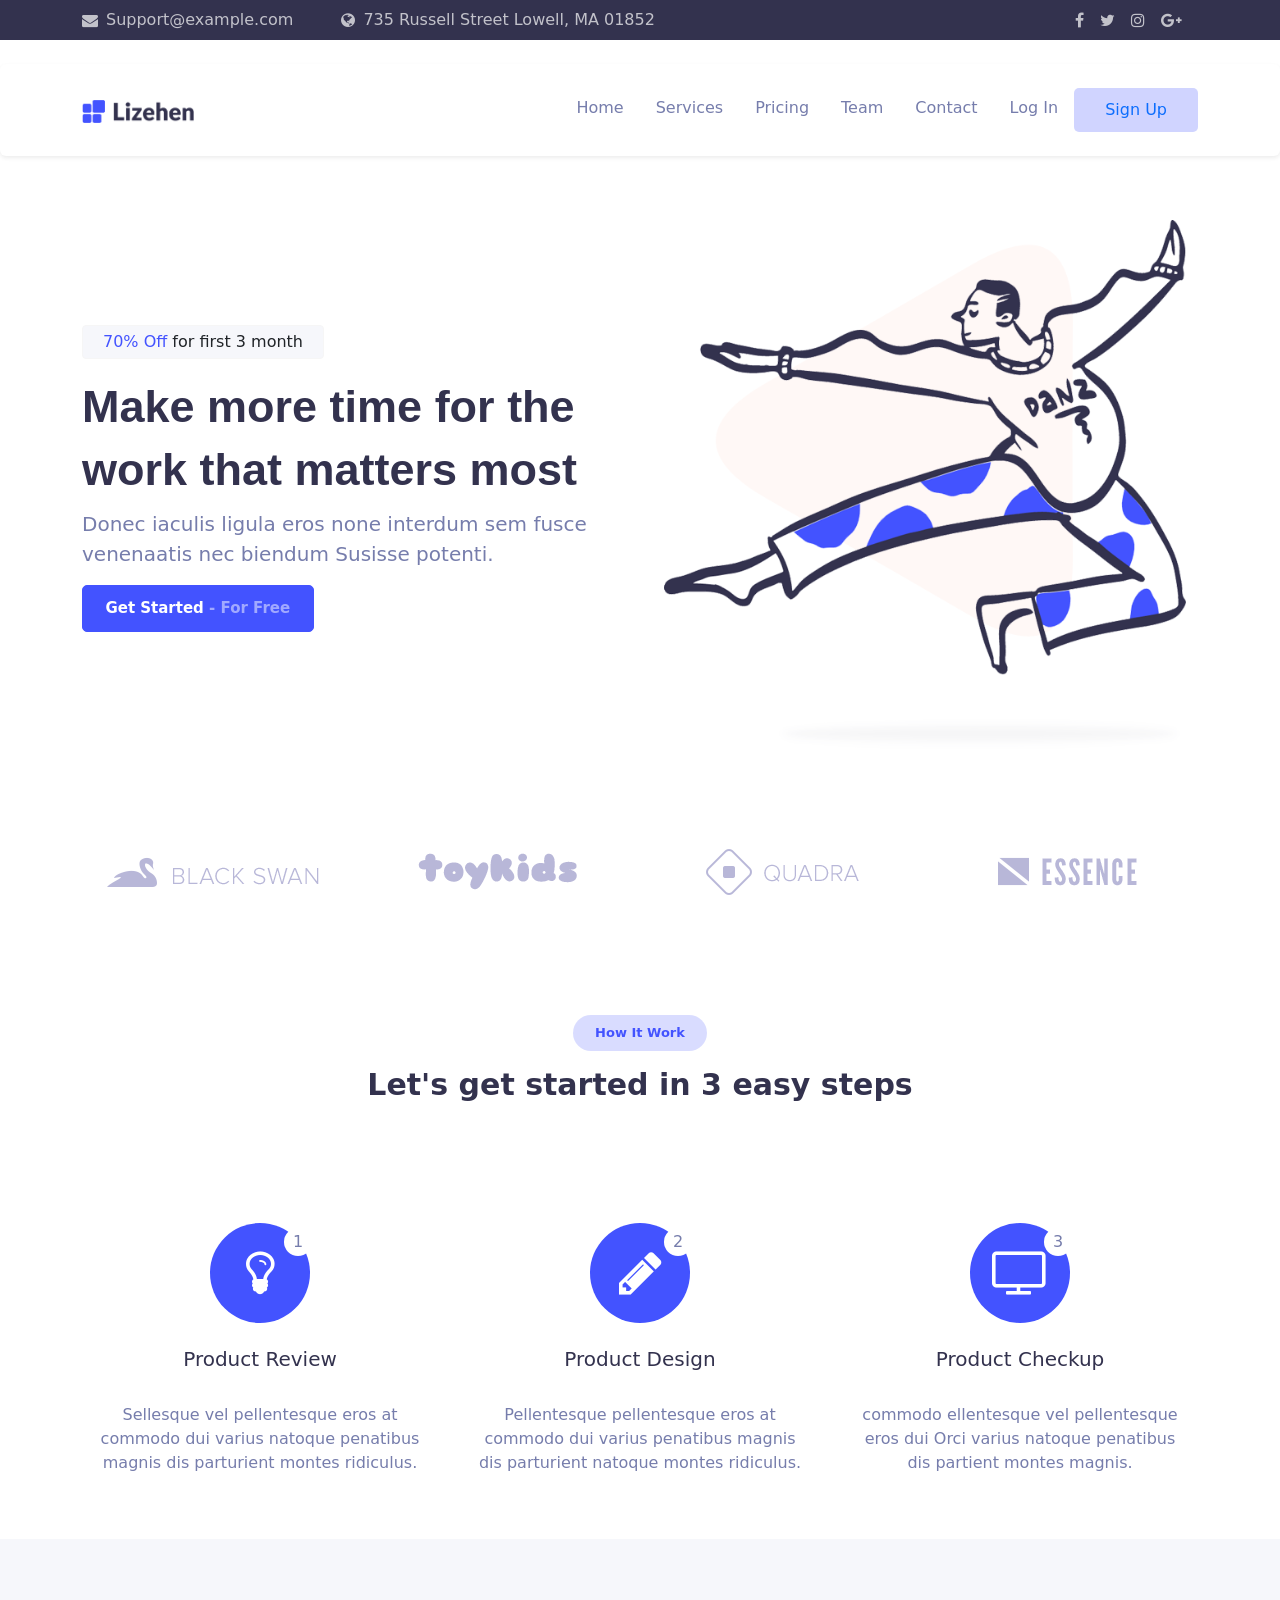
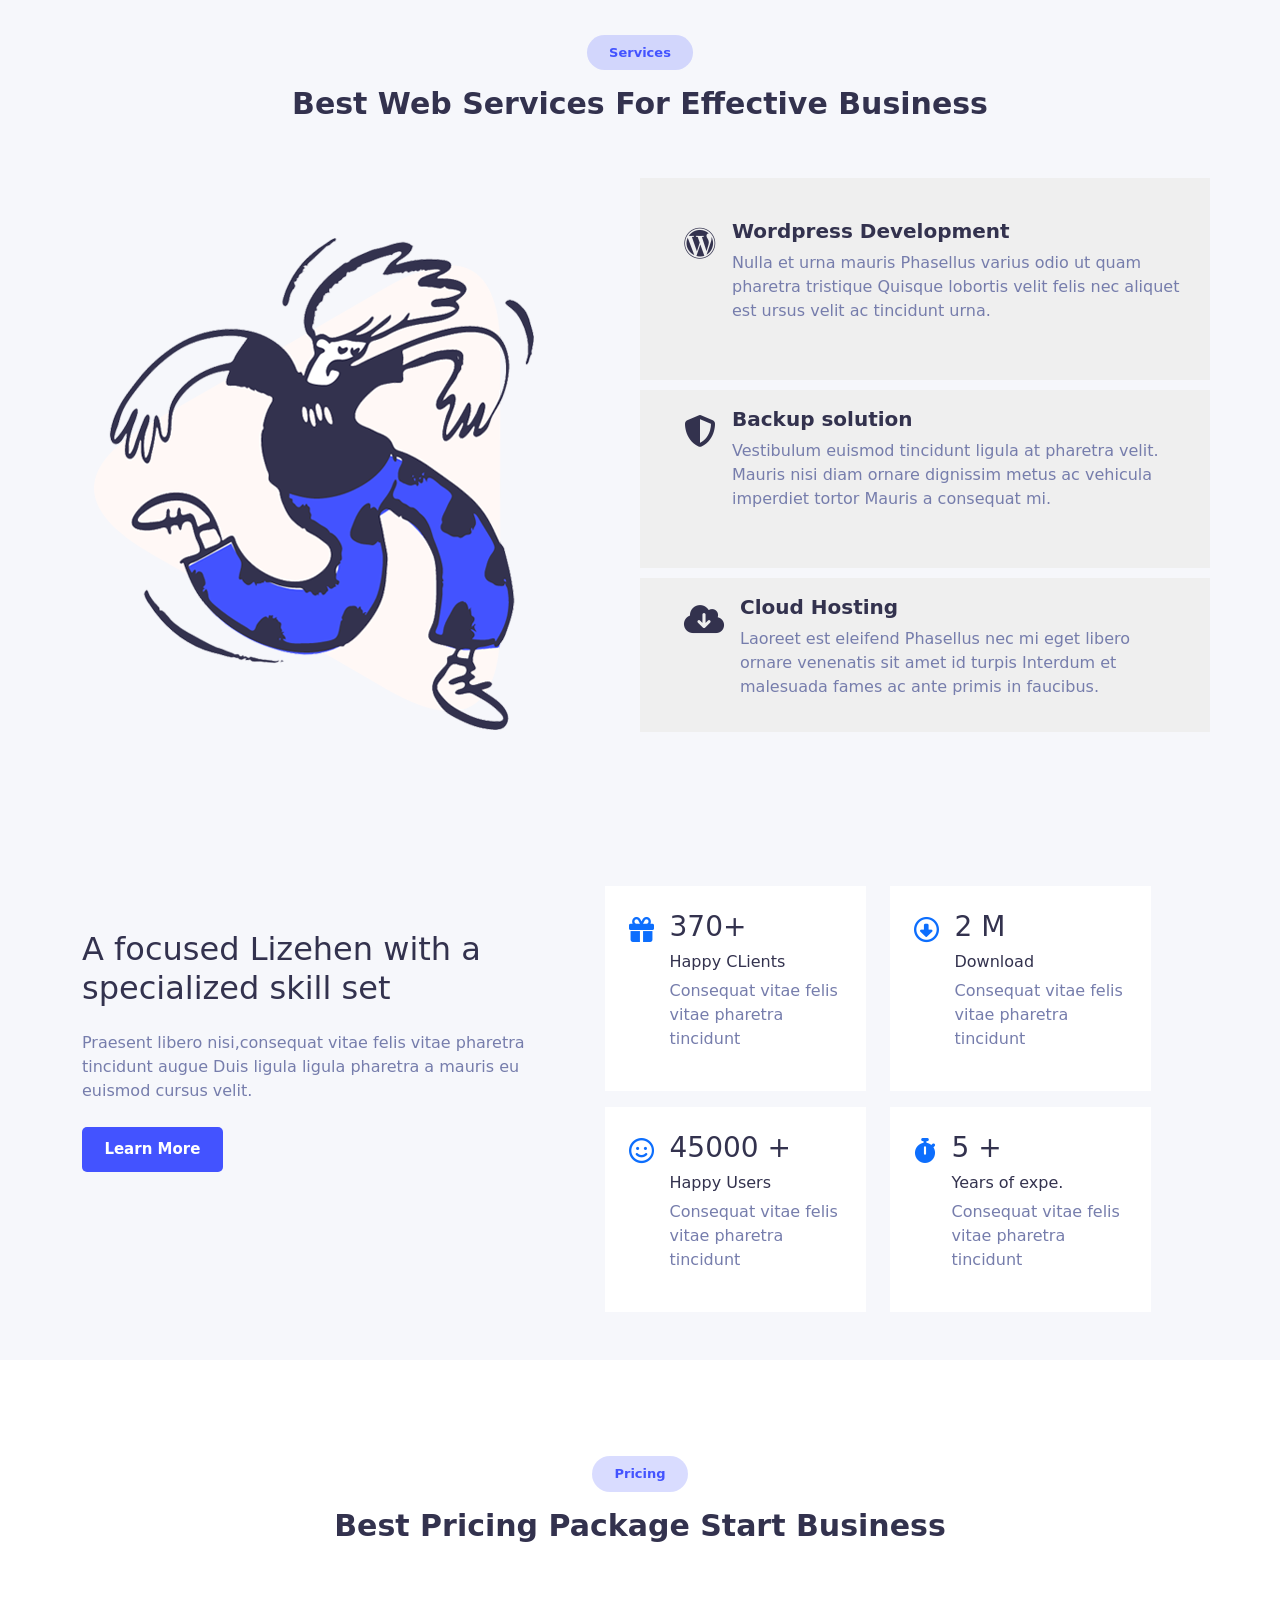
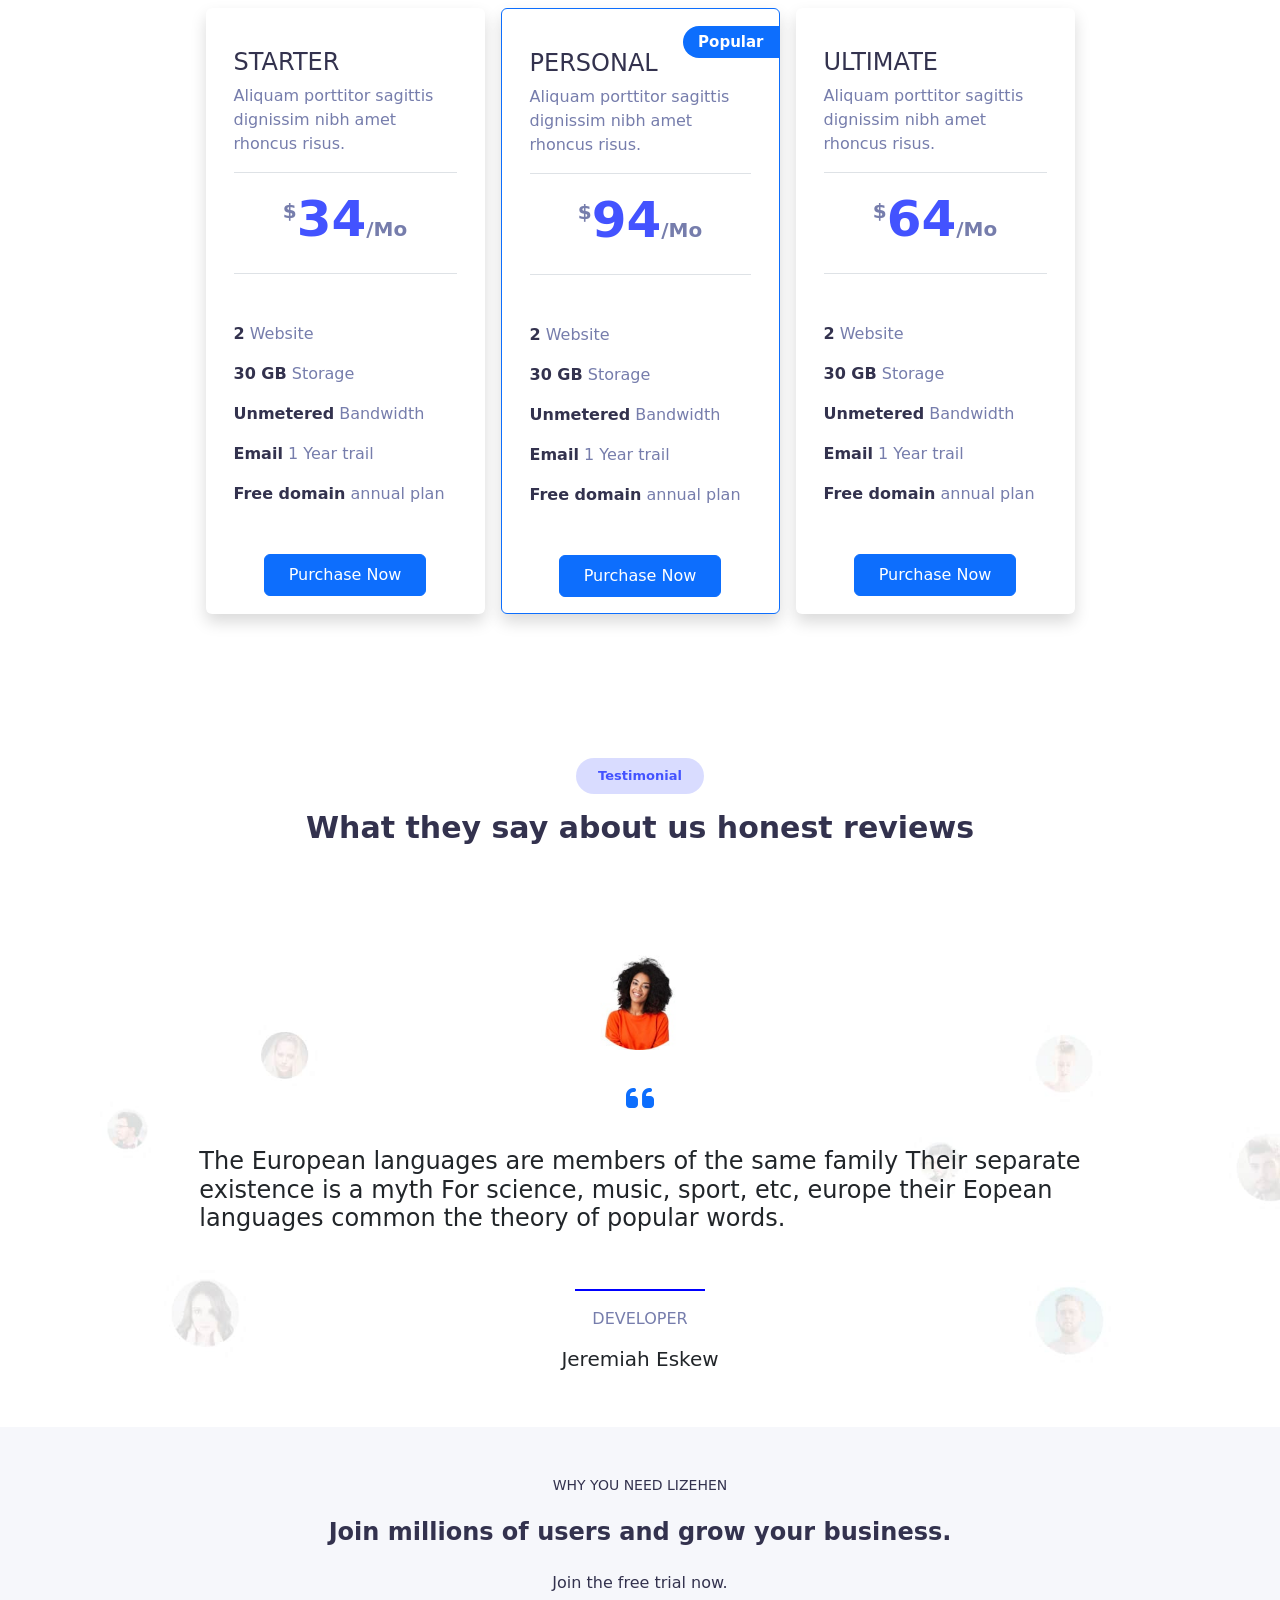
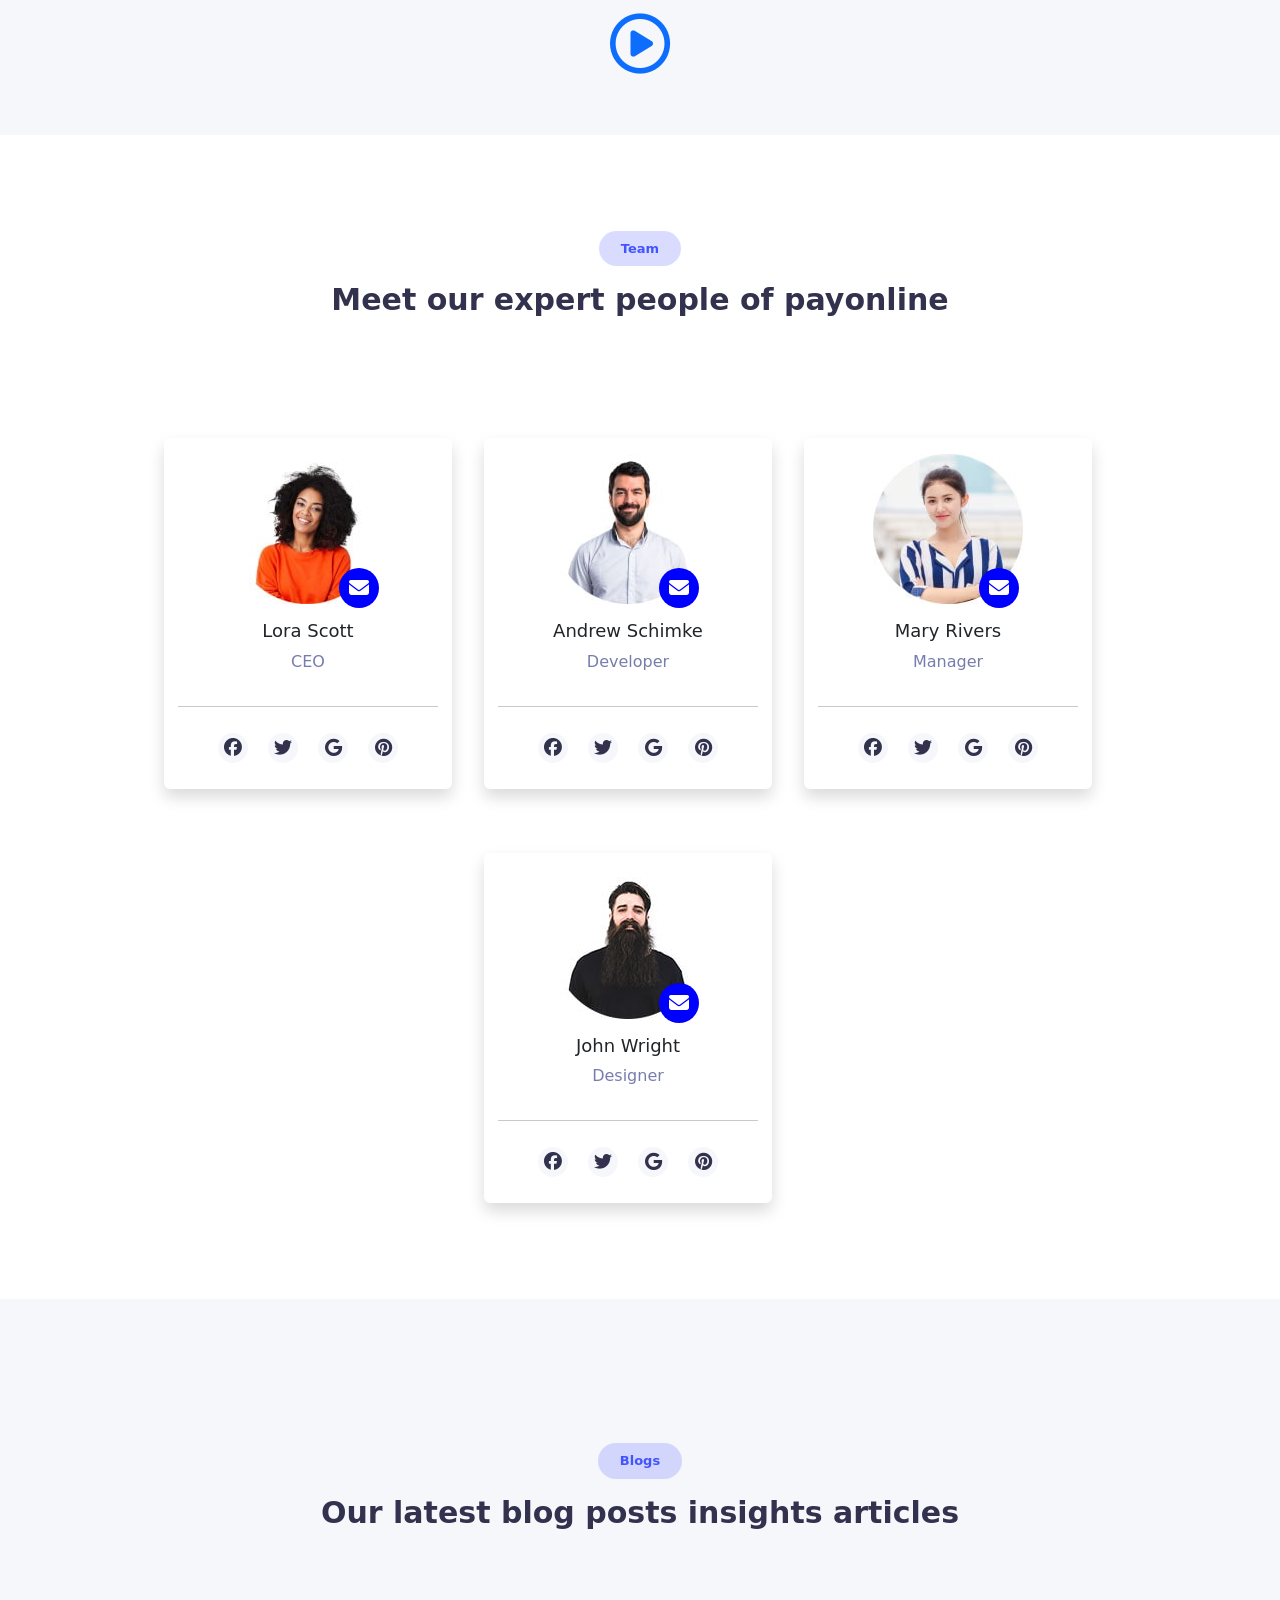
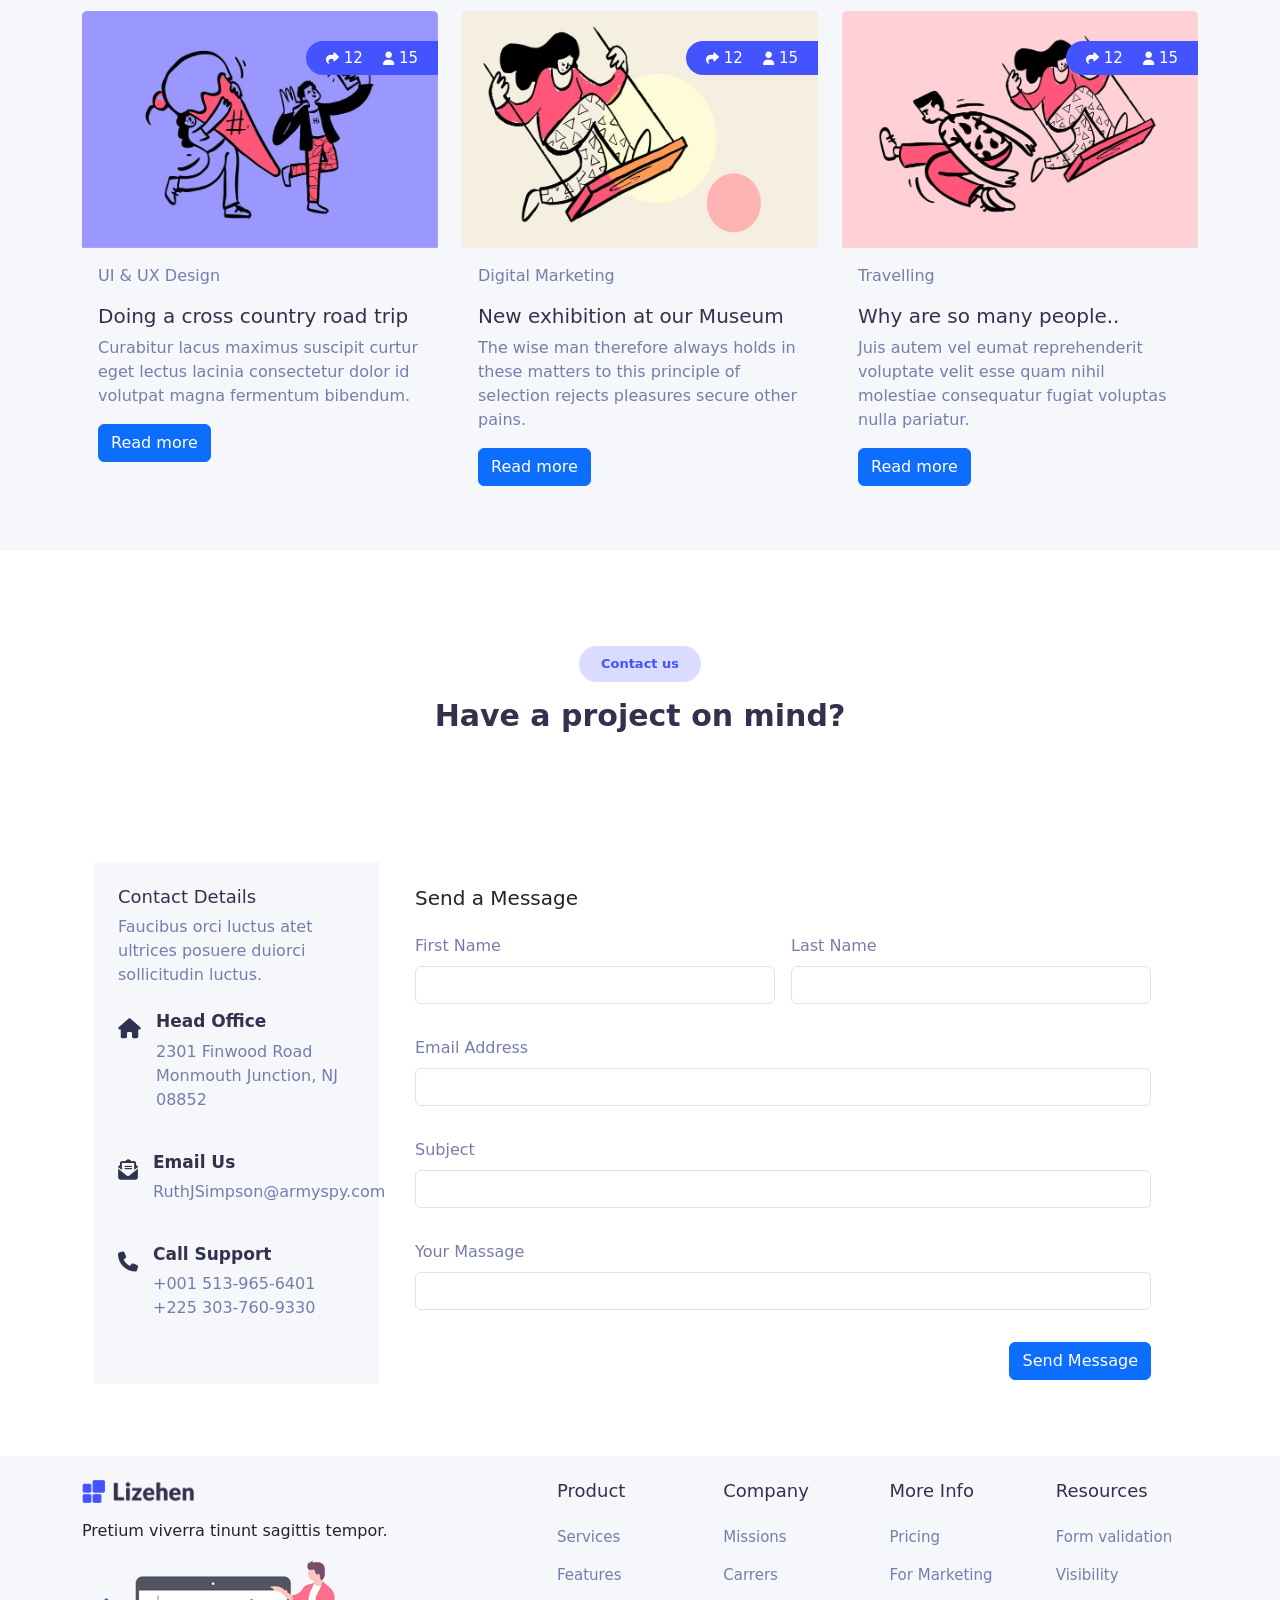
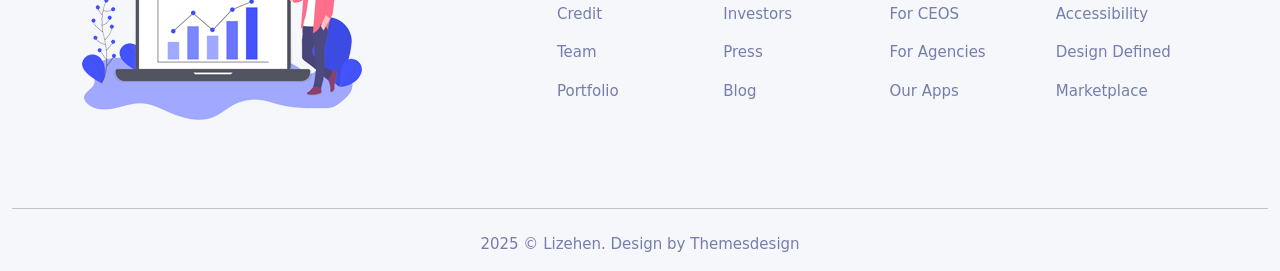
==== commit c5ef29a1: "add img and animation" ====
--- a/index.html
+++ b/index.html
@@ -140,43 +140,52 @@
         <div class="row">
           <div class="service-img col-lg-6 col-sm-12 mt-lg-5 d-flex justify-content-center align-items-center">
             <div class="container">
-              <img src="./images/img-4.png" alt="" class="img-fluid" />
-            </div>
-          </div>
-          <div class="col-lg-6">
-            <div class="border-1 d-flex mb-4 p-3 wd mt-4 col-lg-12 col-sm-12">
-              <i class="fa-brands fa-wordpress fa-2xl mx-3 d-flex justify-content-start align-items-start pt-4"></i>
-              <div class="service-hero">
-                <h5>Wordpress Development</h5>
-                <p>
-                  Nulla et urna mauris Phasellus varius odio ut quam pharetra
-                  tristique Quisque lobortis velit felis nec aliquet est ursus
-                  velit ac tincidunt urna.
-                </p>
-              </div>
-            </div>
-            <div class="border-0 d-flex mb-4 p-3 wd col-sm-12">
-              <i class="fa-solid fa-shield-halved fa-2xl mx-3 d-flex justify-content-center align-items-start pt-4"></i>
-              <div class="service-hero">
-                <h5>Backup solution</h5>
-                <p>
-                  Vestibulum euismod tincidunt ligula at pharetra velit.
-                  Mauris nisi diam ornare dignissim metus ac vehicula
-                  imperdiet tortor Mauris a consequat mi.
-                </p>
-              </div>
-            </div>
-            <div class="border-0 d-flex p-3 wd col-sm-12">
-              <i
-                class="fa-solid fa-cloud-arrow-down fa-2xl mx-3 d-flex justify-content-center align-items-start pt-4"></i>
-              <div class="service-hero">
-                <h5>Cloud Hosting</h5>
-                <p>
-                  Laoreet est eleifend Phasellus nec mi eget libero ornare
-                  venenatis sit amet id turpis Interdum et malesuada fames ac
-                  ante primis in faucibus.
-                </p>
-              </div>
+              <img id="bannerImage" src="./images/img-4.png" alt="" class="img-fluid" />
+            </div>
+          </div>
+          <div class="col-lg-6 ani-but">
+            <div class="row">
+              <button onclick="changeImage('./images/img-4.png')" class="button-word">
+                <div class="border-0 d-flex mb-4 p-3 wd mt-4 col-lg-12 col-sm-12">
+                  <i class="fa-brands fa-wordpress fa-2xl mx-3  pt-4"></i>
+                  <div class="service-hero">
+                    <h5 class="d-flex justify-content-start align-items-start">Wordpress Development</h5>
+                    <p class="d-flex justify-content-start align-items-start">
+                      Nulla et urna mauris Phasellus varius odio ut quam pharetra
+                      tristique Quisque lobortis velit felis nec aliquet est ursus
+                      velit ac tincidunt urna.
+                    </p>
+                  </div>
+                </div>
+              </button>
+              <button onclick="changeImage('./images/l-1.png')" class="button-word">
+                <div class="border-0 d-flex mb-4 p-3 wd col-sm-12">
+                  <i
+                    class="fa-solid fa-shield-halved fa-2xl mx-3 d-flex justify-content-center align-items-start pt-4"></i>
+                  <div class="service-hero">
+                    <h5 class="d-flex justify-content-start align-items-start">Backup solution</h5>
+                    <p>
+                      Vestibulum euismod tincidunt ligula at pharetra velit.
+                      Mauris nisi diam ornare dignissim metus ac vehicula
+                      imperdiet tortor Mauris a consequat mi.
+                    </p>
+                  </div>
+                </div>
+              </button>
+              <button onclick="changeImage('./images/l-2.png')" class="button-word">
+                <div class="border-0 d-flex p-3 wd col-sm-12">
+                  <i
+                    class="fa-solid fa-cloud-arrow-down fa-2xl mx-3 d-flex justify-content-center align-items-start pt-4"></i>
+                  <div class="service-hero">
+                    <h5 class="d-flex justify-content-start align-items-start">Cloud Hosting</h5>
+                    <p>
+                      Laoreet est eleifend Phasellus nec mi eget libero ornare
+                      venenatis sit amet id turpis Interdum et malesuada fames ac
+                      ante primis in faucibus.
+                    </p>
+                  </div>
+                </div>
+              </button>
             </div>
           </div>
         </div>
@@ -254,7 +263,7 @@
     </div>
     <div class="container">
       <div class="row d-flex justify-content-center">
-        <div class="card col-lg-3 col-sm-12 m-2 pricing-card pc shadow mb-5 bg-white rounded">
+        <div class="card border-0 col-lg-3 col-sm-12 pt-4 m-2 pricing-card pc shadow mb-5 bg-white rounded">
           <div class="card-body pri-card">
             <h4 class="card-title">STARTER</h4>
             <p class="card-text border-bottom pb-3">
@@ -277,12 +286,13 @@
             </div>
           </div>
         </div>
-        <div class="card col-lg-3 col-sm-12 m-2 border-primary pc shadow mb-5 bg-white rounded">
+        <div class="card col-lg-3 pt-4 col-sm-12 m-2 border-primary pc shadow mb-5 bg-white rounded">
+          <div class="popular">
+            <p class="bg-primary text-white"><b>Popular</b></p>
+          </div>
           <div class="card-body pri-card">
             <div class="d-flex justify-content-between">
-              <h4 class="card-title">Personal</h4>
-              <p class="bg-primary text-white"
-                style="padding:5px 12px 5px 12px; border-radius: 20px 0px 0px 20px; font-size: 15px;">Popular</p>
+              <h4 class="card-title">PERSONAL</h4>
             </div>
             <p class="border-bottom pb-3">
               Aliquam porttitor sagittis dignissim nibh amet rhoncus risus.
@@ -304,9 +314,9 @@
             </div>
           </div>
         </div>
-        <div class="card col-lg-3 col-sm-12 m-2 pricing-card pc shadow mb-5 bg-white rounded">
+        <div class="card border-0 col-lg-3 pt-4 col-sm-12 m-2 pricing-card pc shadow mb-5 bg-white rounded">
           <div class="card-body pri-card">
-            <h4 class="card-title">Ultimate</h4>
+            <h4 class="card-title">ULTIMATE</h4>
             <p class=" border-bottom pb-3">
               Aliquam porttitor sagittis dignissim nibh amet rhoncus risus.
             </p>
@@ -349,6 +359,7 @@
             <h4 class="d-flex justify-content-center align-items-center text-align-center pb-5">The European languages
               are members of the same family Their separate<br> existence is a myth For science, music, sport, etc,
               europe their Eopean<br> languages common the theory of popular words.</h4>
+            <center><p class="line"></p></center>
             <p class="text-center" style="color: #767dac;">DEVELOPER</p>
             <h5 class="text-center">Jeremiah Eskew</h5>
           </div>
@@ -359,9 +370,11 @@
             <h4 class="d-flex justify-content-center align-items-center text-align-center pb-5">The European languages
               are members of the same family Their separate<br> existence is a myth For science, music, sport, etc,
               europe their Eopean<br> languages common the theory of popular words.</h4>
+              <center><p class="line"></p></center>
             <p class="d-flex justify-content-center align-items-center" style="color: #767dac;">DESIGNER</p>
             <h5 class="d-flex justify-content-center align-items-center">Cameron Green</h5>
           </div>
+          
           <div class="carousel-item bg-in-bg" data-bs-interval="2000">
             <img src="./images/img-13.jpg" class="d-block w-100 mb-5" alt="1">
             <i
@@ -369,9 +382,10 @@
             <h4 class="d-flex justify-content-center align-items-center text-align-center pb-5">The European languages
               are members of the same family Their separate<br> existence is a myth For science, music, sport, etc,
               europe their Eopean<br> languages common the theory of popular words.</h4>
+              <center><p class="line"></p></center>
             <p class="d-flex justify-content-center align-items-center" style="color: #767dac;">MANAGER</p>
             <h5 class="d-flex justify-content-center align-items-center">Sammy Randolph</h5>
-          </div>
+          </div>  
         </div>
         <button class="carousel-control-prev" type="button" data-bs-target="#carouselExampleInterval"
           data-bs-slide="prev">
@@ -677,7 +691,7 @@
         <div class="col-lg-7 col-sm-12">
           <div class="row d-flex justify-content-center align-items-center">
             <div class="fp col-lg-3 col-sm-12">
-              <h5>Product</h5>
+              <h5 class="pb-3">Product</h5>
               <p>Services</p>
               <p>Features</p>
               <p>Credit</p>
@@ -685,7 +699,7 @@
               <p>Portfolio</p>
             </div>
             <div class="fp col-lg-3 col-sm-12">
-              <h5>Company</h5>
+              <h5 class="pb-3">Company</h5>
               <p>Missions</p>
               <p>Carrers</p>
               <p>Investors</p>
@@ -693,7 +707,7 @@
               <p>Blog</p>
             </div>
             <div class="fp col-lg-3 col-sm-12">
-              <h5>More Info</h5>
+              <h5 class="pb-3">More Info</h5>
               <p>Pricing</p>
               <p>For Marketing</p>
               <p>For CEOS</p>
@@ -701,7 +715,7 @@
               <p>Our Apps</p>
             </div>
             <div class="fp col-lg-3 col-sm-12">
-              <h5>Resources</h5>
+              <h5 class="pb-3">Resources</h5>
               <p>Form validation</p>
               <p>Visibility</p>
               <p>Accessibility</p>
--- a/style.css
+++ b/style.css
@@ -176,6 +176,7 @@
 
 .service-hero p{
     color: #767dac;
+    text-align: start;
 }
 
 .i i{
@@ -214,7 +215,7 @@
     color: #33324e;
 }
 
-.wd:hover{
+.button-word:hover{
     background-color: lightgrey;
     opacity: 1;
 }
@@ -268,11 +269,8 @@
     width: auto;
     height: auto;
     background-size: cover;
-    position: relative;
     background-position: center center; 
 }
-
-
 
 .bg-in-bg img{
     width: 50px;
@@ -498,4 +496,37 @@
 }
 .ui-up-ii span{
     font-size: 15px;
+}
+
+.popular p{
+    padding:5px 15px 5px 15px; 
+    border-radius: 20px 0px 0px 20px; 
+    font-size: 15px;
+    position: absolute;
+    top: 17px;
+    right: 0px;
+}
+
+.ani-but button{
+    border: none;
+    margin-bottom: 10px;
+}
+
+.back-slider{
+    bachground-color: red;
+    position: absolute;
+}
+
+.line{
+    border: 1px solid blue;
+    width: 130px;    
+}
+
+.back-pink{
+    height: 350px;
+    width: 350px;
+    background-color: red;
+    position: absolute;
+    top: 20px;
+    left: 470px;
 }
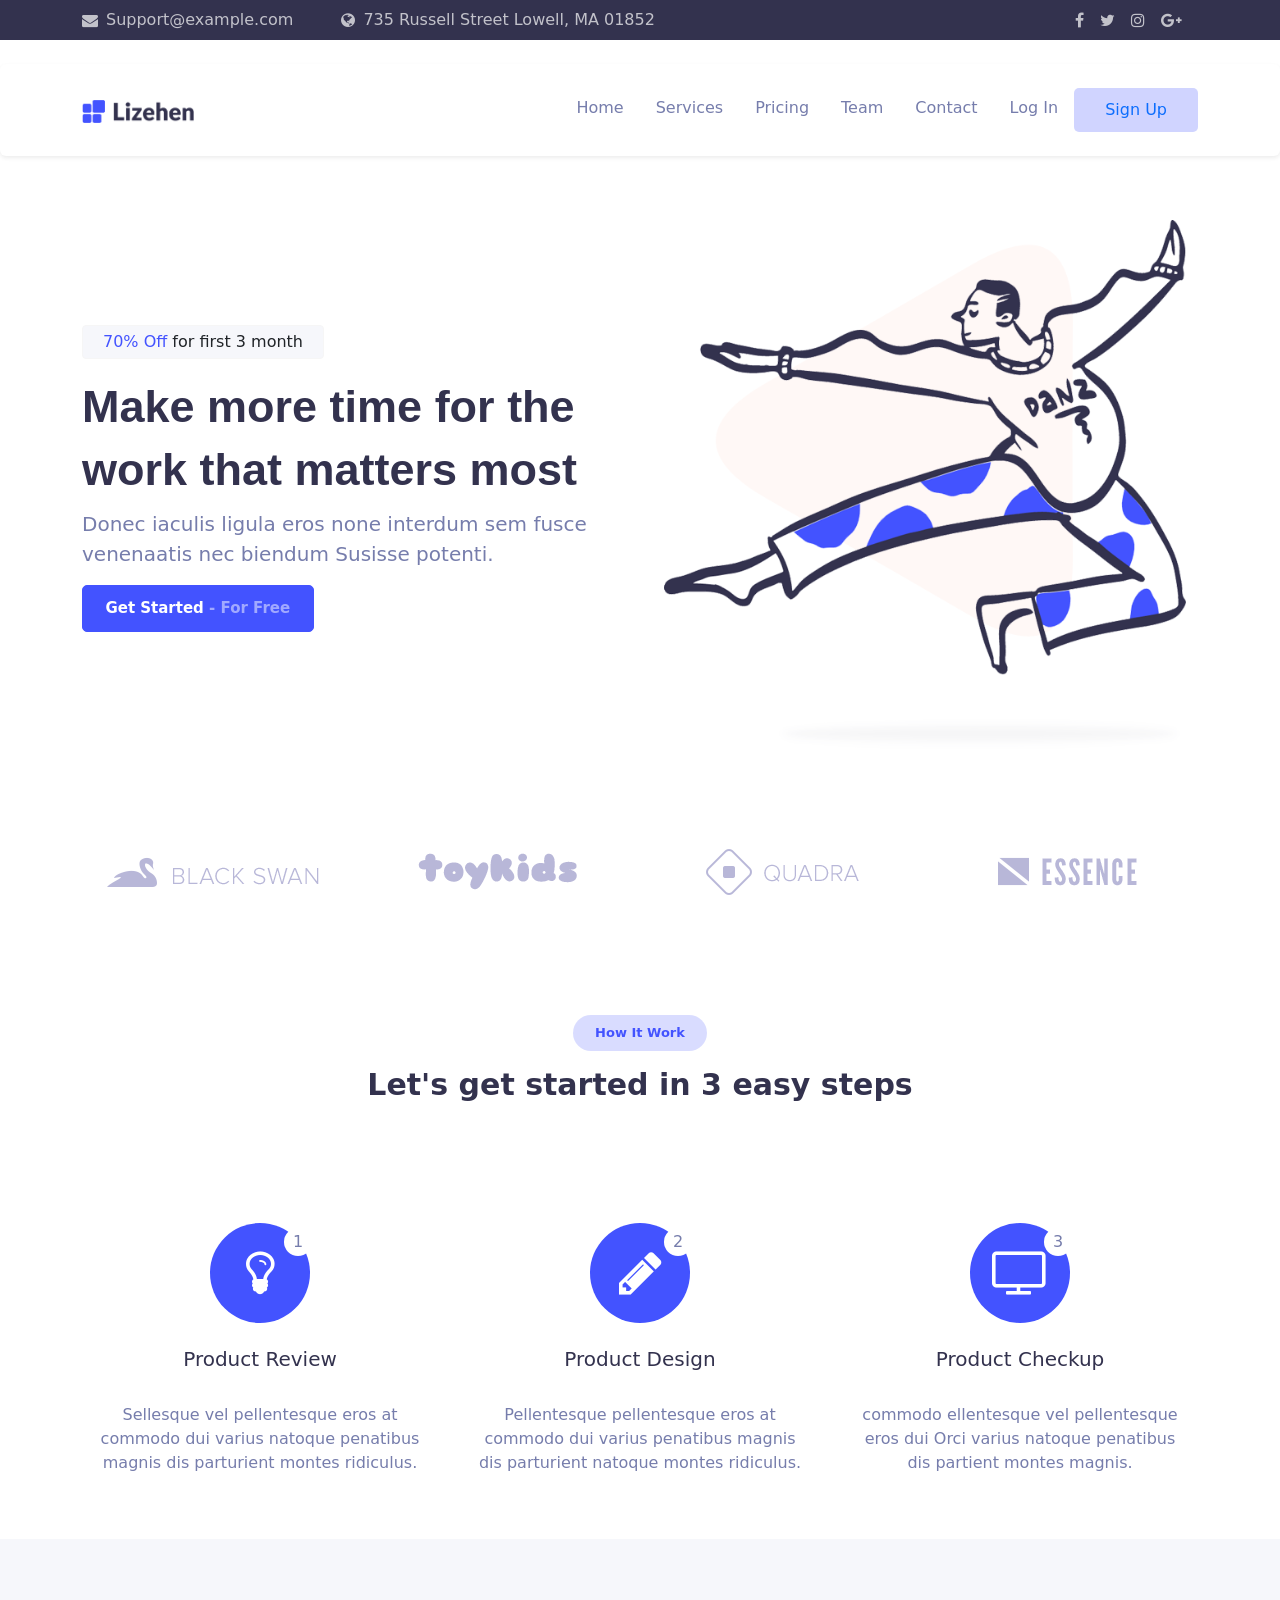
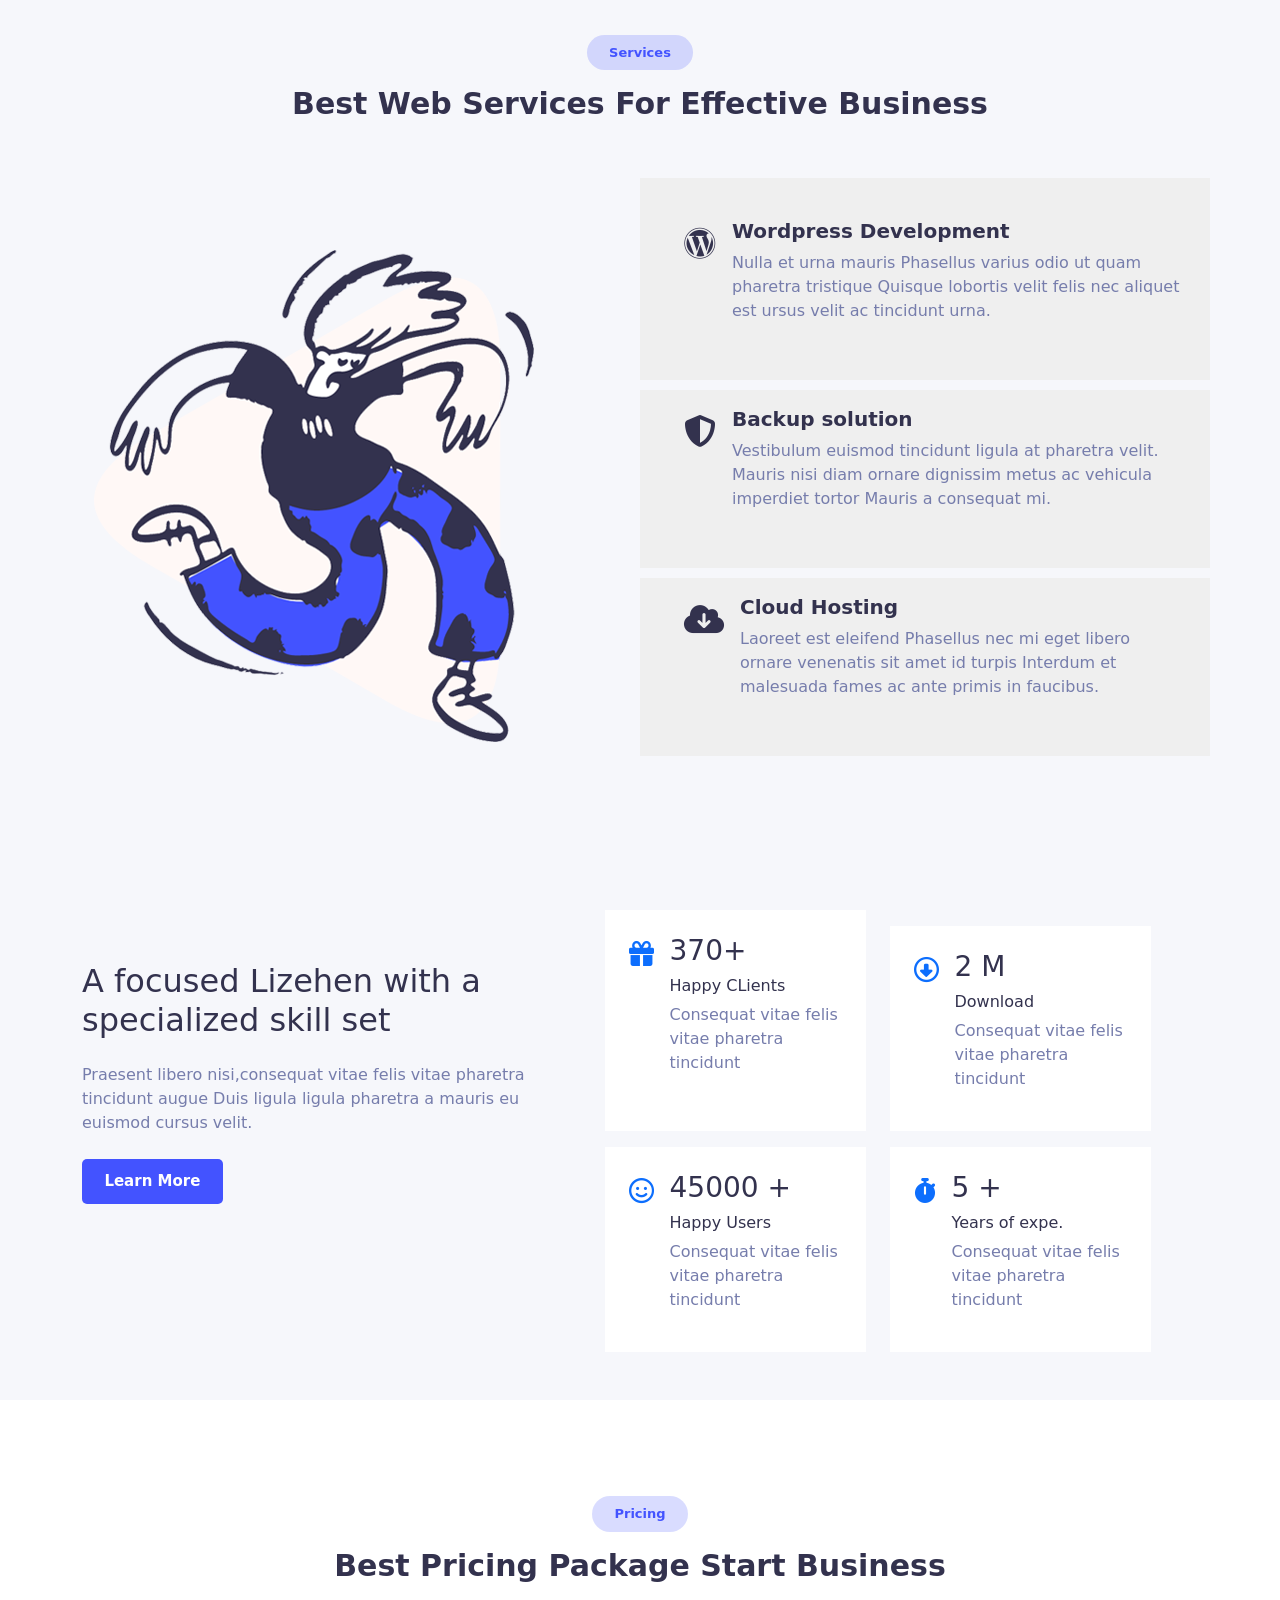
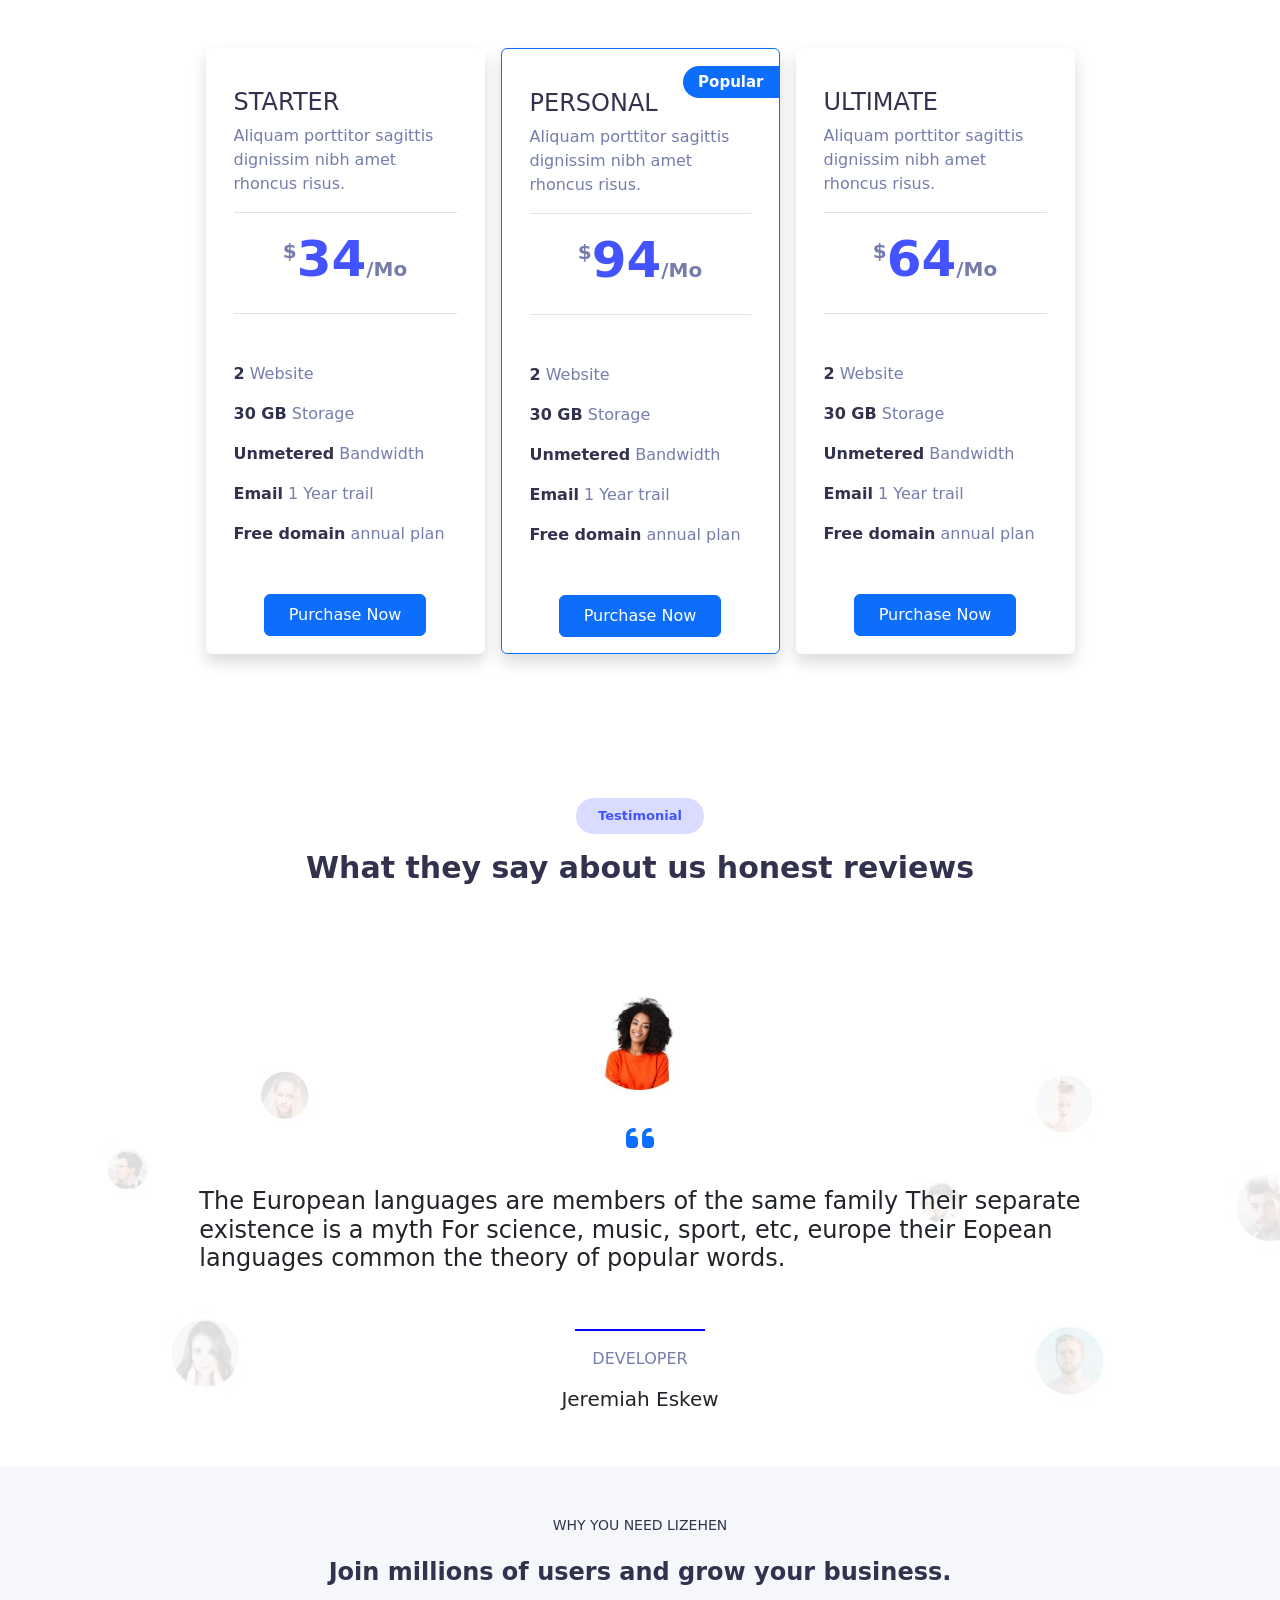
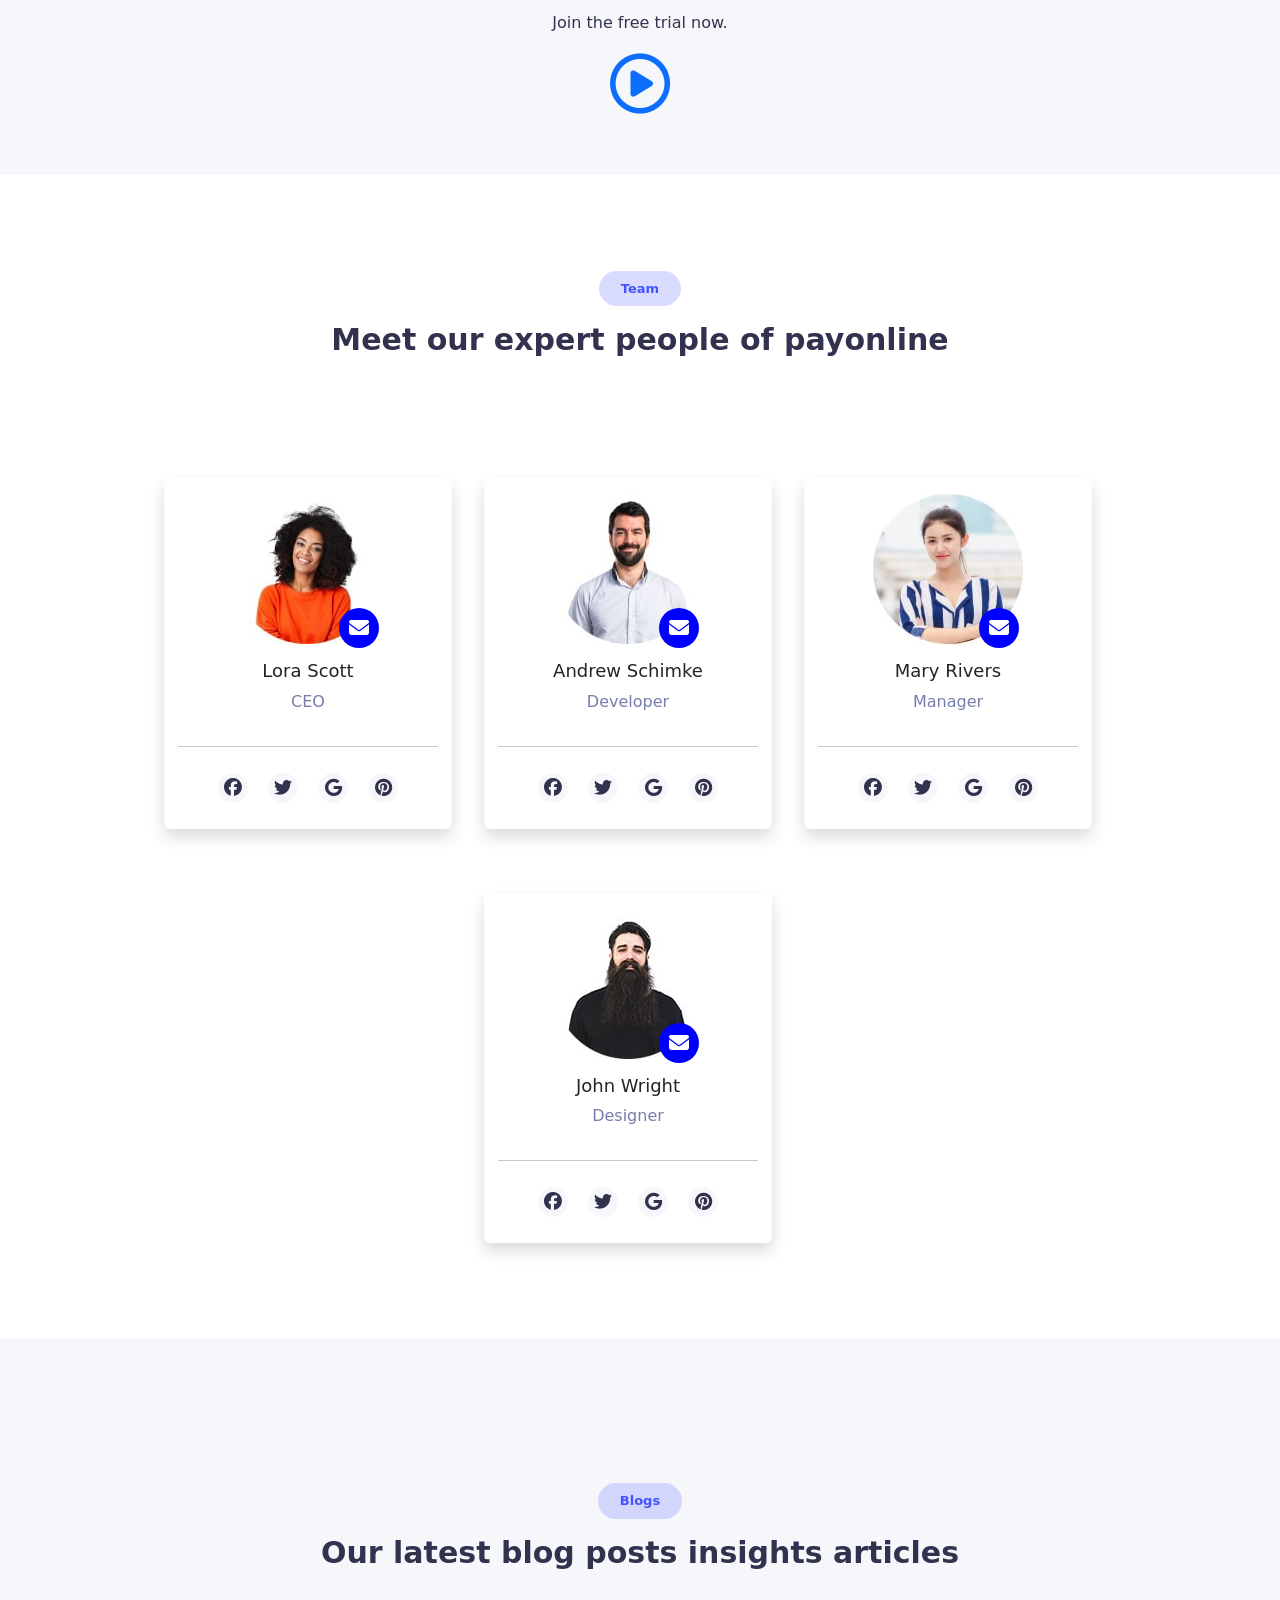
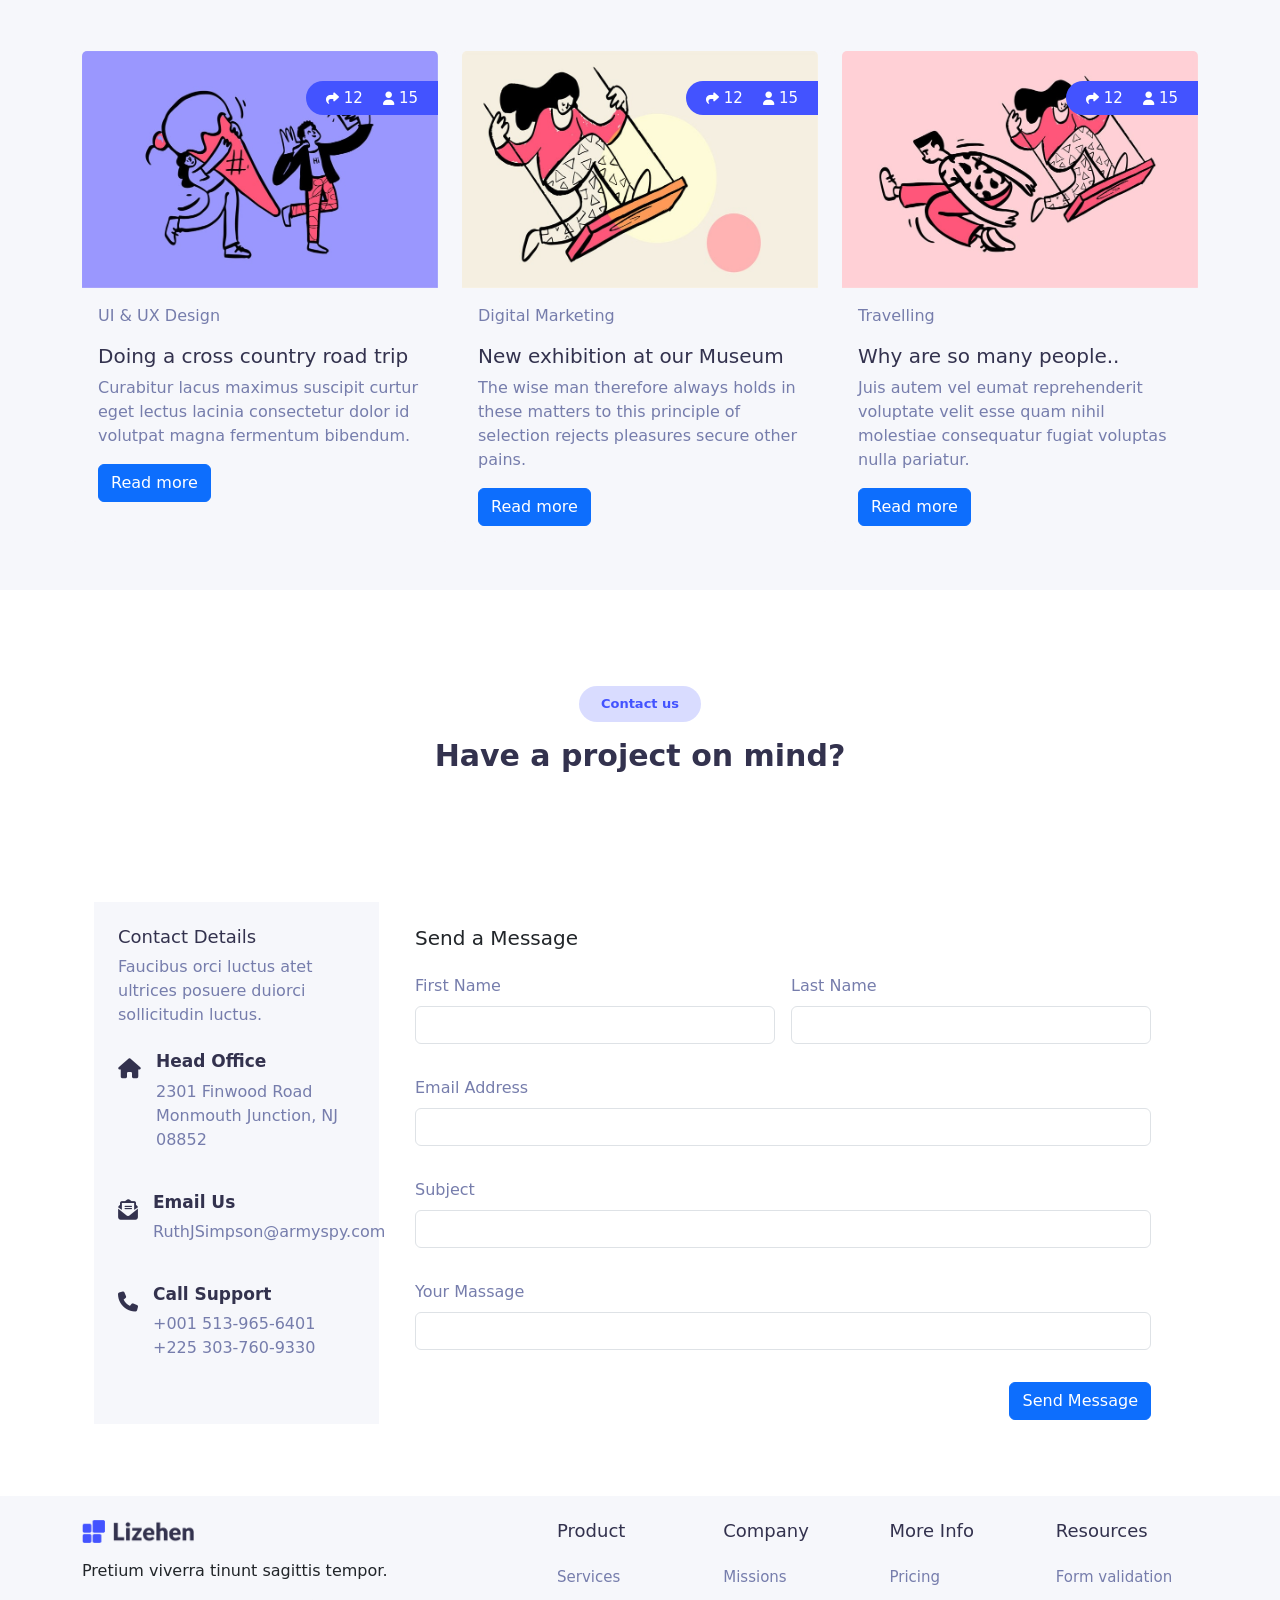
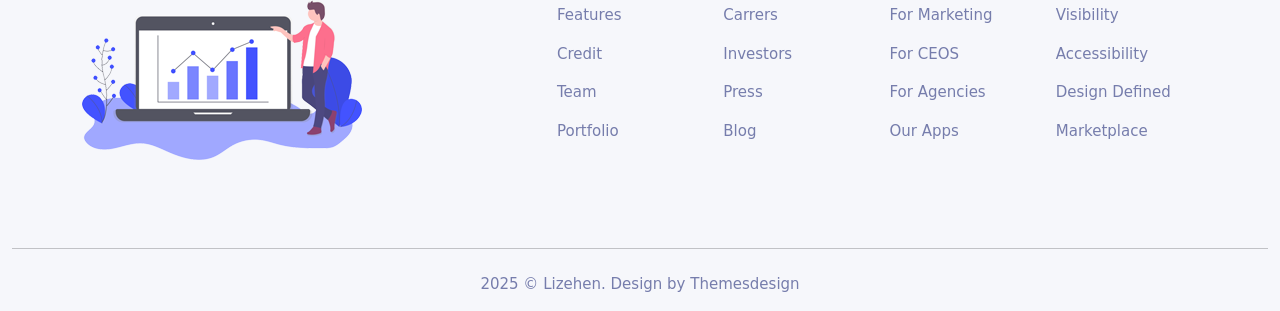
==== commit 88a46994: "margin add" ====
--- a/index.html
+++ b/index.html
@@ -173,7 +173,7 @@
                 </div>
               </button>
               <button onclick="changeImage('./images/l-2.png')" class="button-word">
-                <div class="border-0 d-flex p-3 wd col-sm-12">
+                <div class="border-0 d-flex mb-4 p-3 wd col-sm-12">
                   <i
                     class="fa-solid fa-cloud-arrow-down fa-2xl mx-3 d-flex justify-content-center align-items-start pt-4"></i>
                   <div class="service-hero">
@@ -216,7 +216,7 @@
               </div>
             </div>
             <div class="col-lg-6 col-sm-12">
-              <div class="d-flex bg-white p-4 i">
+              <div class="d-flex bg-white mt-3 p-4 i">
                 <i class="fa-regular fa-circle-down pt-2 text-primary"></i>
                 <div class="ms-3 service-part-two-right">
                   <h3>2 M</h3>
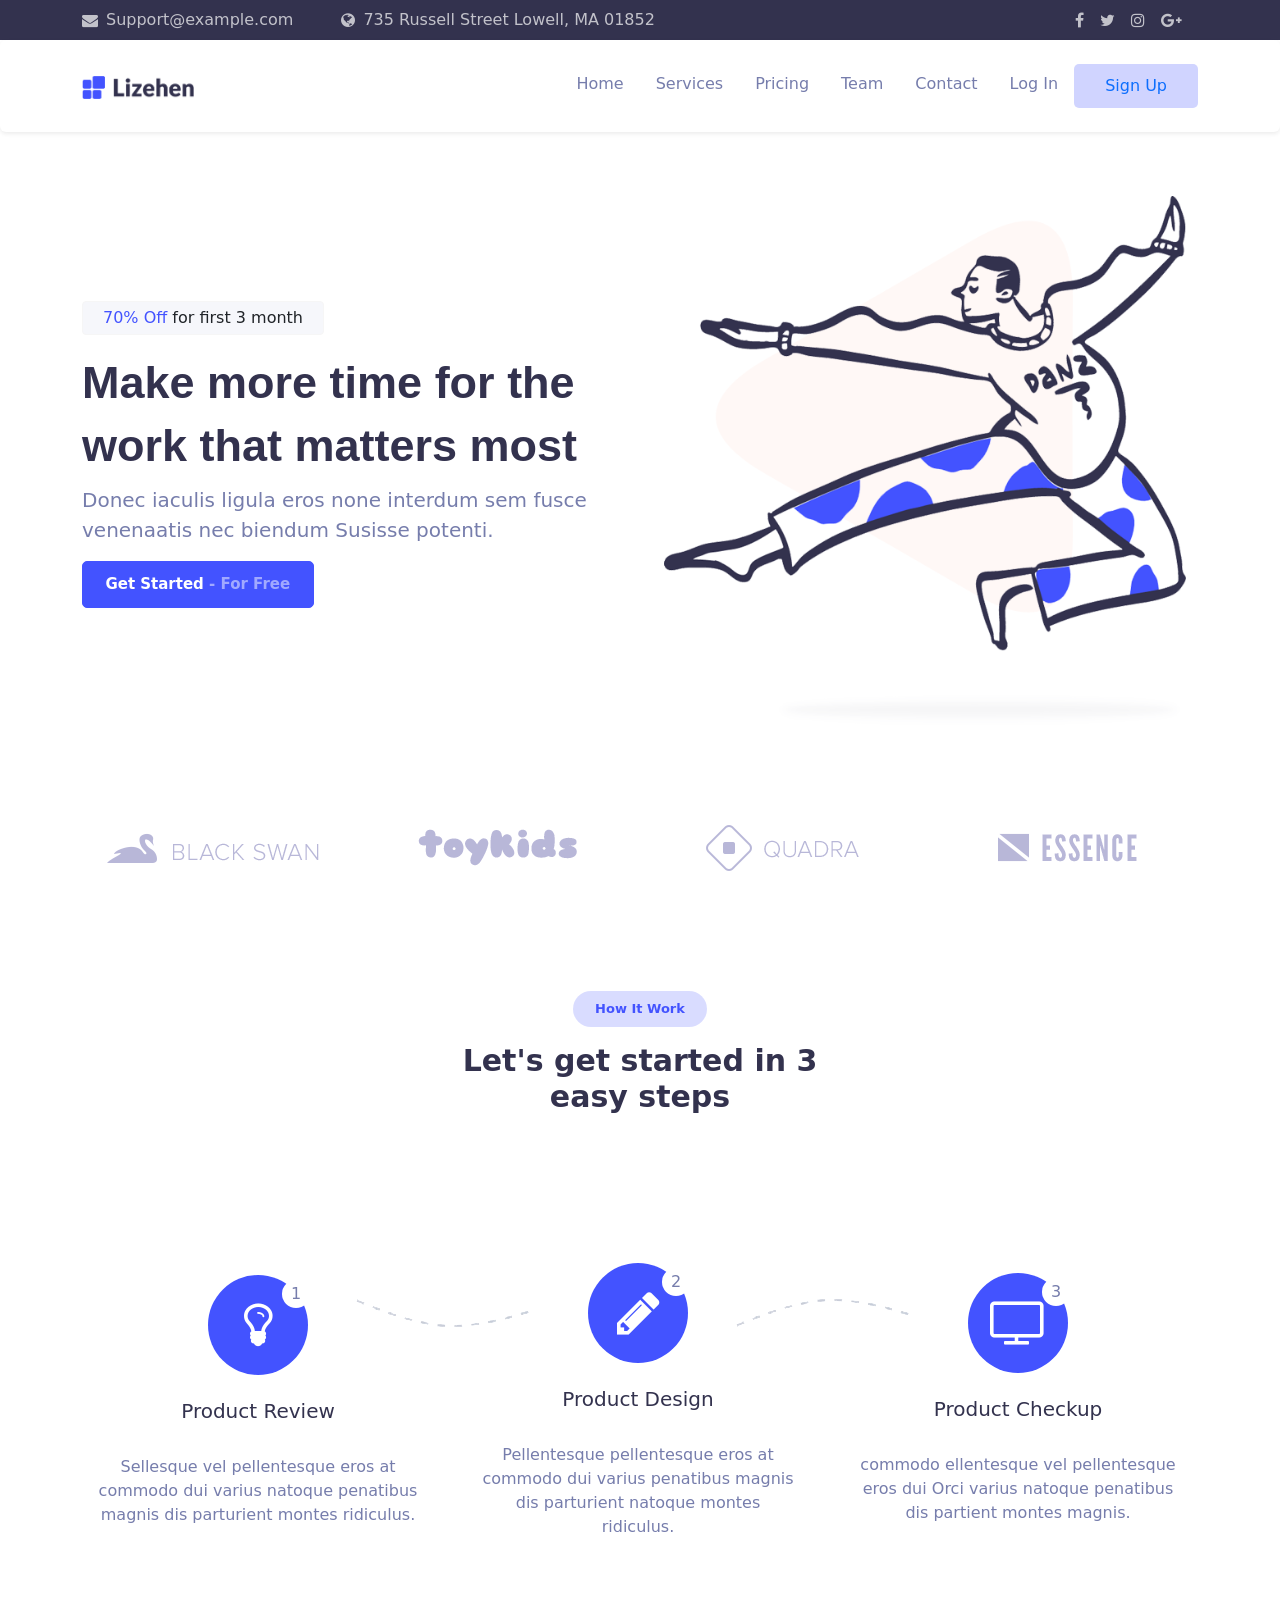
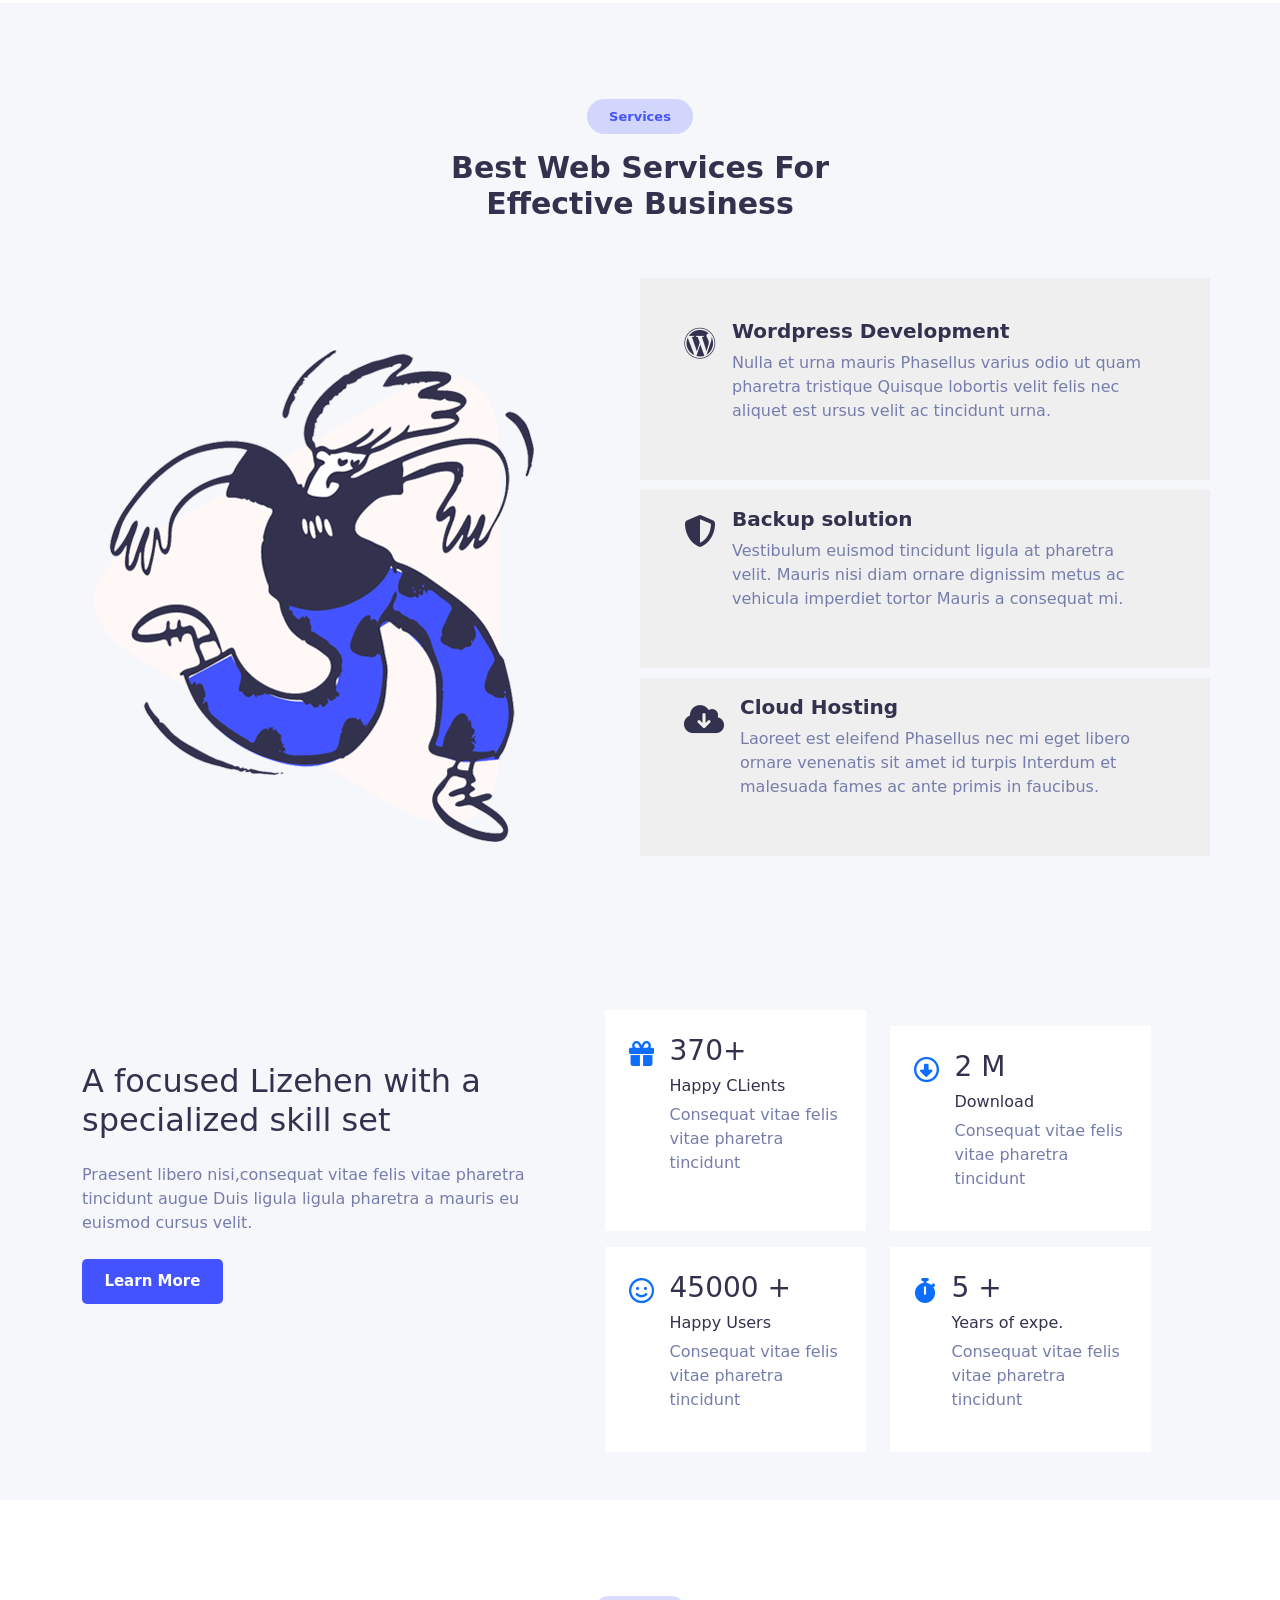
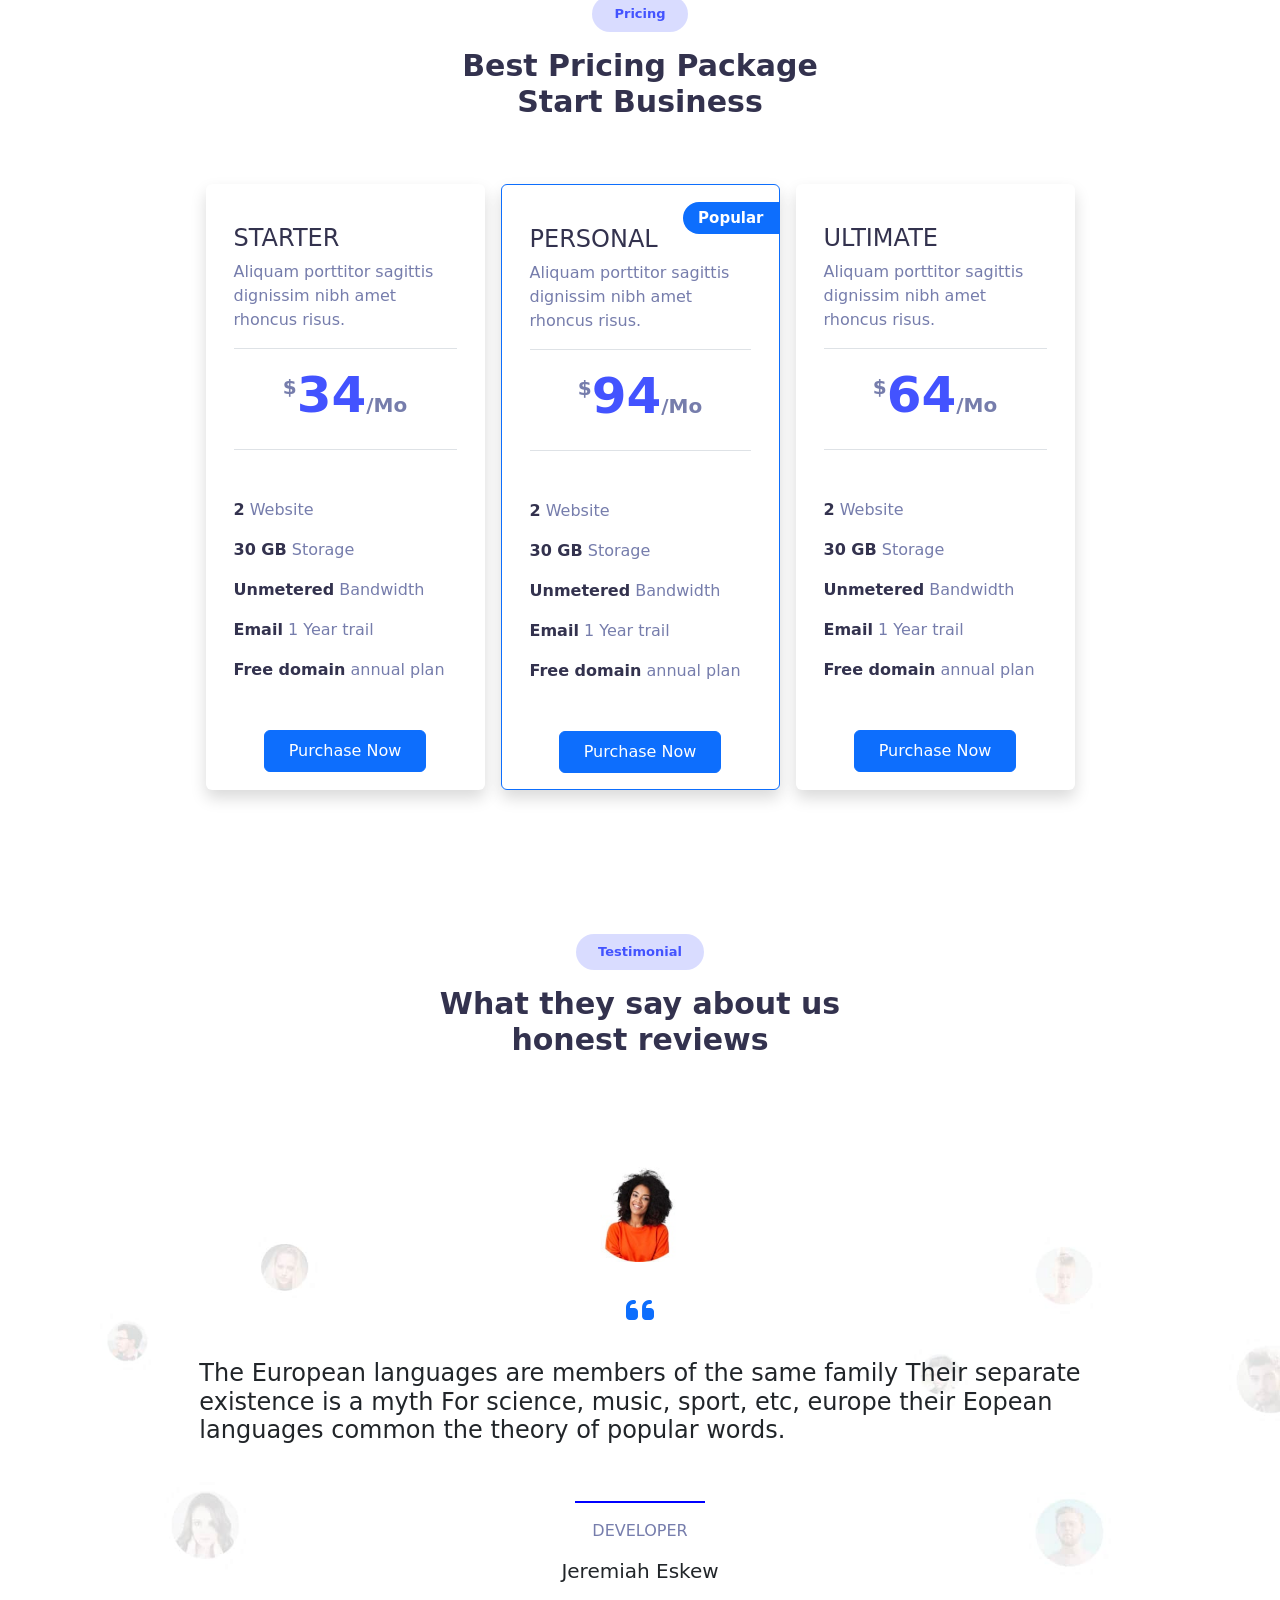
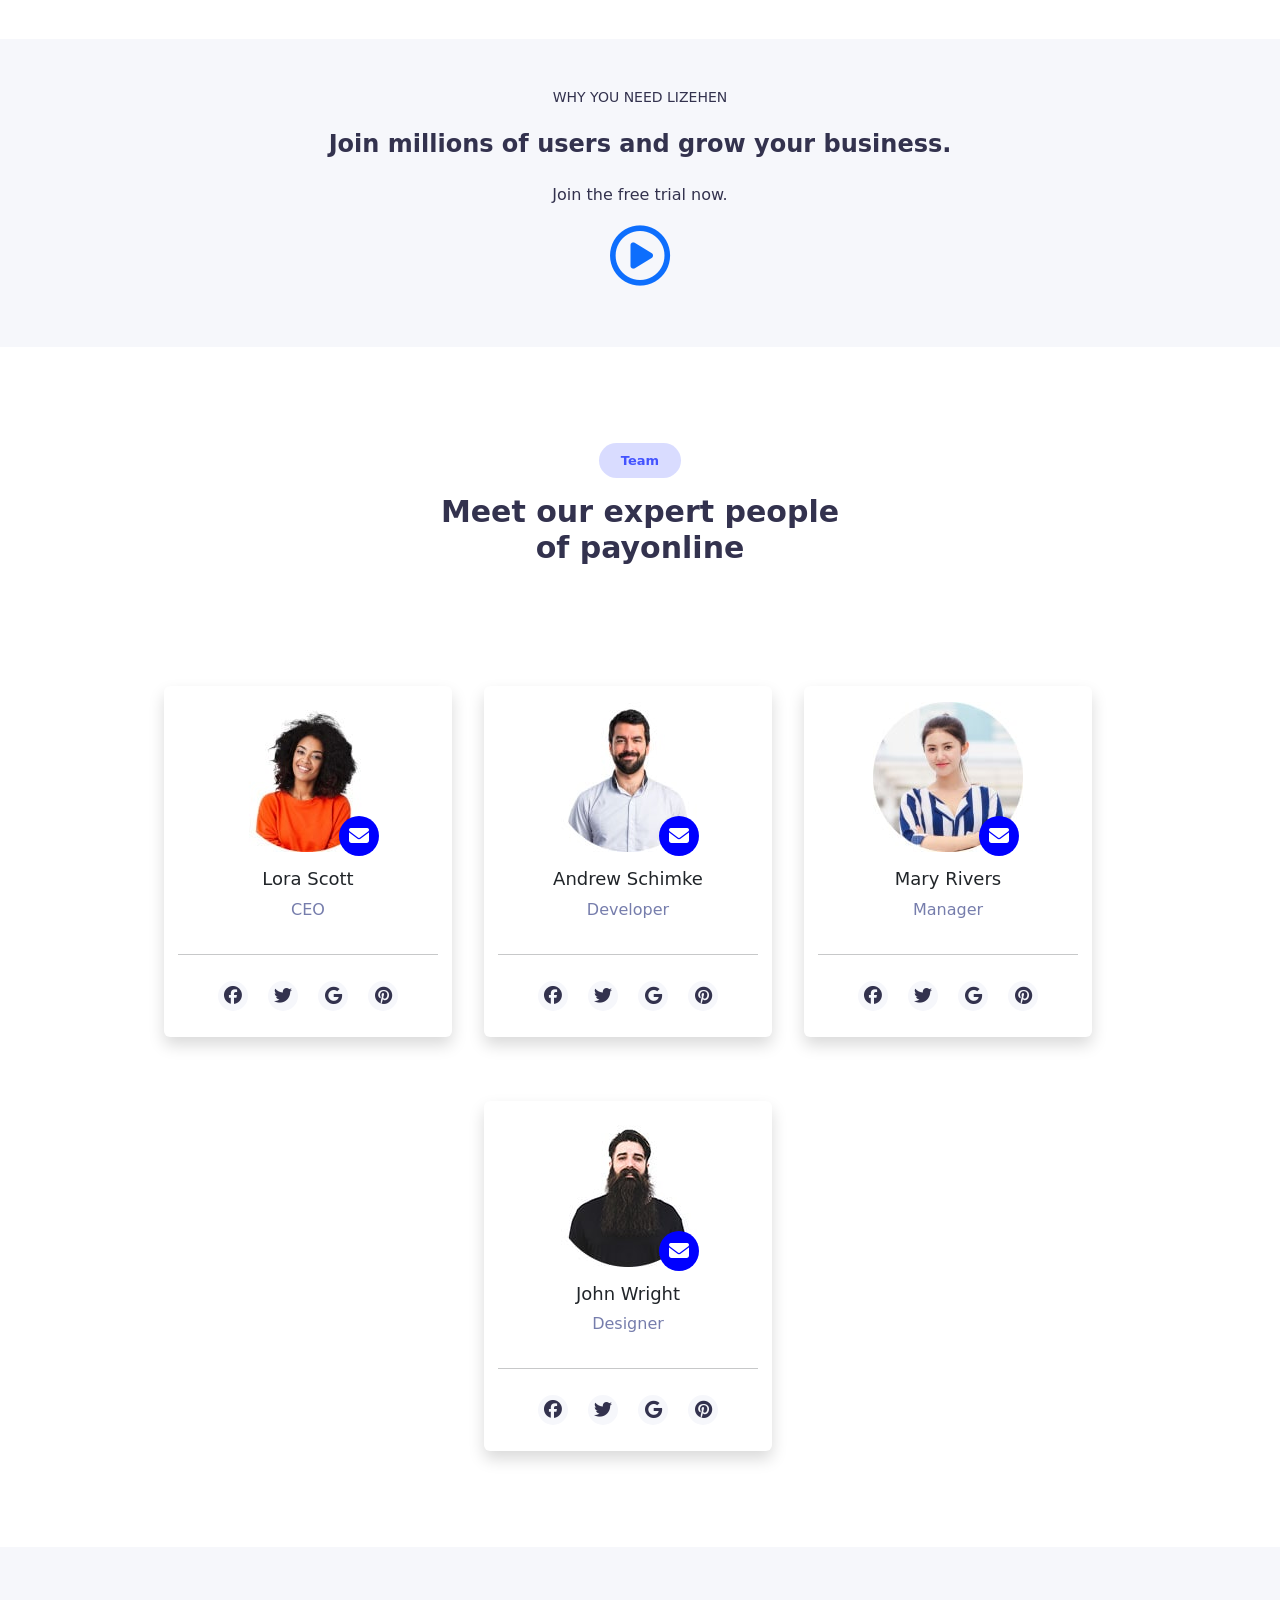
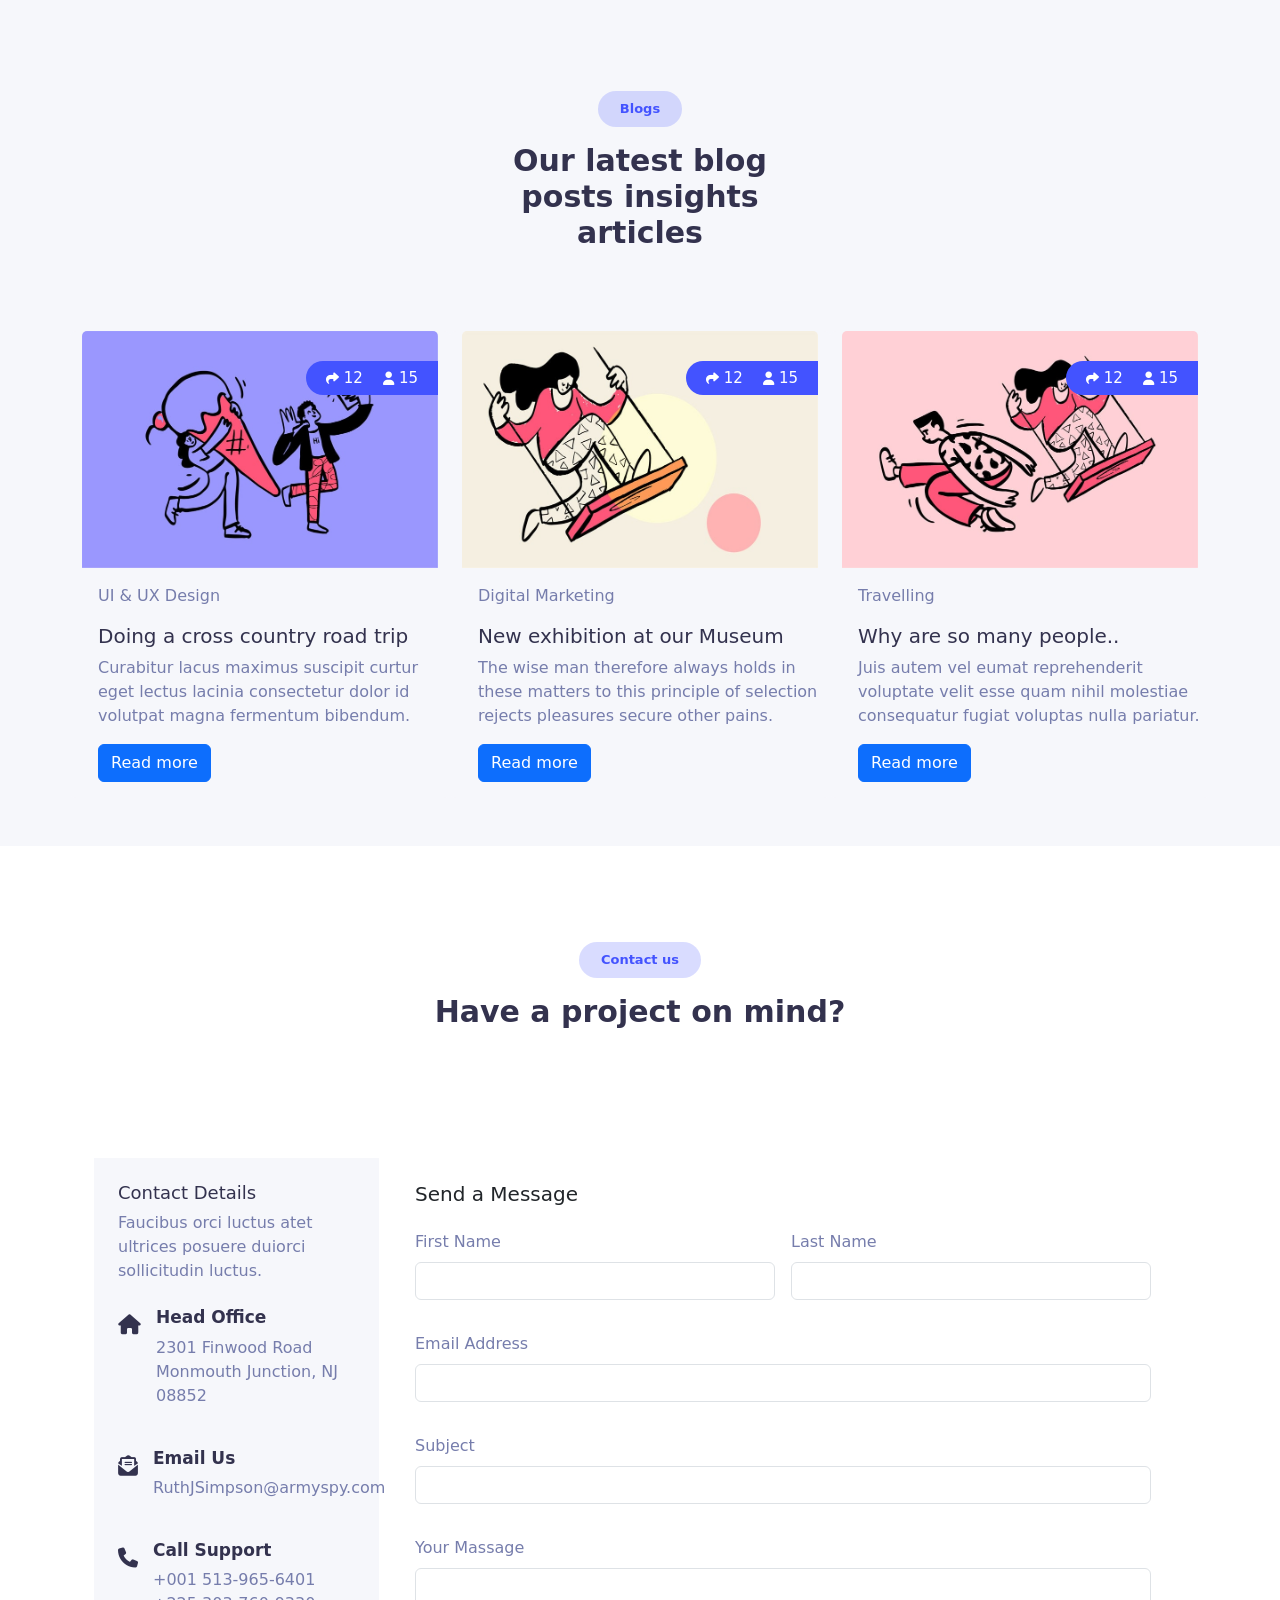
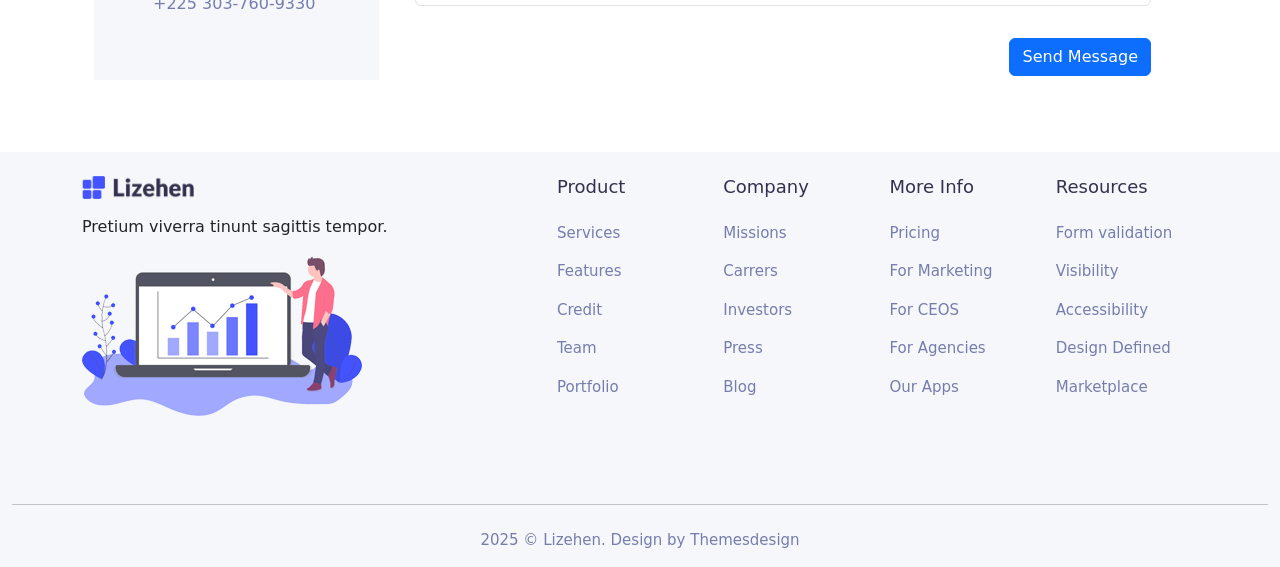
==== commit 34e6c993: "mostly changes done" ====
--- a/index.html
+++ b/index.html
@@ -17,10 +17,10 @@
     <div class="row d-flex-justify-content-center align-items-center">
       <div class="col-lg-6 col-sm-12 ">
         <label class="hero-label mb-3"><span id="hero-span-one">70% Off</span> for first 3 month</label>
-        <h1 id="hero-h1">
+        <h1 id="hero-h1" class="text-wrap tw-1">
           Make more time for the work that matters most
         </h1>
-        <p id="hero-p">
+        <p id="hero-p" class="text-wrap tw-1">
           Donec iaculis ligula eros none interdum sem fusce venenaatis nec
           biendum Susisse potenti.
         </p>
@@ -57,14 +57,16 @@
   <div class="container py-5">
     <div class="label-work d-flex flex-column justify-content-center align-items-center pb-5">
       <p><b>How It Work</b></p>
-      <h3>Let's get started in 3 easy steps</h3>
+      <h3 class="text-wrap tw-2 text-center">Let's get started in 3 easy steps</h3>
     </div>
   </div>
 
   <div class="container card-div mb-5">
     <div class="row">
-      <div
-        class="card col-lg-4 col-sm-12 d-flex flex-column justify-content-center align-items-start position-relative border-0">
+      <div class="card  col-lg-4 col-sm-12 d-flex flex-column justify-content-center align-items-start position-relative border-0">
+        <div class="arrow d-none d-lg-block">
+          <img src="./images/arrow-1.png" alt="">
+        </div>
         <div class="card-body product-title d-flex flex-column justify-content-center align-items-center">
           <div class="position-relative icon d-flex justify-content-center align-items-center">
             <i class="fa fa-lightbulb-o" aria-hidden="true"></i>
@@ -75,18 +77,17 @@
             </div>
           </div>
           <h5 class="card-title py-lg-4">Product Review</h5>
-          <p class="card-text text-center">
+          <p class="card-text text-center text-wrap tw-3">
             Sellesque vel pellentesque eros at commodo dui varius natoque
             penatibus magnis dis parturient montes ridiculus.
           </p>
         </div>
-        <div class="z-1 col-lg-6 col-sm-12 d-none">
-          <img class="position-absolute custom-space" min-width="173px" min-height="28px" src="./images/arrow-1.png"
-            alt="" />
-        </div>
       </div>
 
       <div class="card col-lg-4 col-sm-12 d-flex flex-column justify-content-center align-items-start border-0">
+        <div class="arrow d-none d-lg-block">
+          <img src="./images/arrow-2.png" alt="">
+        </div>
         <div class="card-body product-title d-flex flex-column justify-content-center align-items-center">
           <div class="position-relative icon d-flex justify-content-center align-items-center">
             <i class="fa fa-pencil" aria-hidden="true"></i>
@@ -98,18 +99,14 @@
           </div>
 
           <h5 class="card-title py-lg-4">Product Design</h5>
-          <p class="card-text text-center">
+          <p class="card-text text-center text-wrap tw-3">
             Pellentesque pellentesque eros at commodo dui varius penatibus
             magnis dis parturient natoque montes ridiculus.
           </p>
         </div>
-        <div class="position-absolute z-3 col-lg-6 col-sm-6 d-none">
-          <img class="position-absolute z-2 custom-space1" width="173px" height="28px" src="./images/arrow-2.png"
-            alt="" />
-        </div>
-      </div>
-
-      <div class="card col-lg-4 col-sm-12 d-flex flex-column justify-content-center align-items-start border-0">
+      </div>
+
+      <div class="card col-lg-4 mt-lg-4 col-sm-12 d-flex flex-column justify-content-center align-items-start border-0">
         <div class="card-body product-title d-flex flex-column justify-content-center align-items-center">
           <div class="position-relative icon d-flex justify-content-center align-items-center">
             <i class="fa fa-television" aria-hidden="true"></i>
@@ -121,7 +118,7 @@
           </div>
 
           <h5 class="card-title py-lg-4">Product Checkup</h5>
-          <p class="card-text text-center">
+          <p class="card-text text-center text-wrap tw-3">
             commodo ellentesque vel pellentesque eros dui Orci varius natoque
             penatibus dis partient montes magnis.
           </p>
@@ -134,7 +131,7 @@
     <div class="container py-5">
       <div class="label-work d-flex flex-column justify-content-center align-items-center pb-5">
         <p><b>Services</b></p>
-        <h3>Best Web Services For Effective Business</h3>
+        <h3 class="text-wrap text-center tw-1">Best Web Services For Effective Business</h3>
       </div>
       <div class="col-lg-12">
         <div class="row">
@@ -150,7 +147,7 @@
                   <i class="fa-brands fa-wordpress fa-2xl mx-3  pt-4"></i>
                   <div class="service-hero">
                     <h5 class="d-flex justify-content-start align-items-start">Wordpress Development</h5>
-                    <p class="d-flex justify-content-start align-items-start">
+                    <p class="d-flex justify-content-start align-items-start  text-wrap tw-4">
                       Nulla et urna mauris Phasellus varius odio ut quam pharetra
                       tristique Quisque lobortis velit felis nec aliquet est ursus
                       velit ac tincidunt urna.
@@ -164,7 +161,7 @@
                     class="fa-solid fa-shield-halved fa-2xl mx-3 d-flex justify-content-center align-items-start pt-4"></i>
                   <div class="service-hero">
                     <h5 class="d-flex justify-content-start align-items-start">Backup solution</h5>
-                    <p>
+                    <p class="text-wrap tw-4">
                       Vestibulum euismod tincidunt ligula at pharetra velit.
                       Mauris nisi diam ornare dignissim metus ac vehicula
                       imperdiet tortor Mauris a consequat mi.
@@ -178,7 +175,7 @@
                     class="fa-solid fa-cloud-arrow-down fa-2xl mx-3 d-flex justify-content-center align-items-start pt-4"></i>
                   <div class="service-hero">
                     <h5 class="d-flex justify-content-start align-items-start">Cloud Hosting</h5>
-                    <p>
+                    <p class="text-wrap tw-4">
                       Laoreet est eleifend Phasellus nec mi eget libero ornare
                       venenatis sit amet id turpis Interdum et malesuada fames ac
                       ante primis in faucibus.
@@ -259,7 +256,7 @@
   <div class="container py-5">
     <div class="label-work d-flex flex-column justify-content-center align-items-center py-5">
       <p><b>Pricing</b></p>
-      <h3>Best Pricing Package Start Business</h3>
+      <h3 class="text-wrap text-center tw-4">Best Pricing Package Start Business</h3>
     </div>
     <div class="container">
       <div class="row d-flex justify-content-center">
@@ -345,7 +342,7 @@
   <div class="container my-5">
     <div class="label-work d-flex flex-column justify-content-center align-items-center pb-5">
       <p><b>Testimonial</b></p>
-      <h3>What they say about us honest reviews</h3>
+      <h3 class="text-wrap text-center tw-4">What they say about us honest reviews</h3>
     </div>
   </div>
   <div class="container-fluid bg my-5">
@@ -404,7 +401,7 @@
   <div class="container-fluid mx">
     <div class="container mx-in">
       <h6 class="d-flex justify-content-center align-items-center mb-4">WHY YOU NEED LIZEHEN</h6>
-      <h2 class="d-flex justify-content-center align-items-center mb-4">Join millions of users and grow your business.
+      <h2 class="d-flex justify-content-center align-items-center  mb-4 ">Join millions of users and grow your business.
       </h2>
       <p class="d-flex justify-content-center align-items-center mb-5">Join the free trial now.</p>
       <a href="https://www.google.com/"><i
@@ -416,7 +413,7 @@
   <div class="container my-5 pt-5">
     <div class="label-work d-flex flex-column justify-content-center align-items-center pb-5">
       <p><b>Team</b></p>
-      <h3>Meet our expert people of payonline</h3>
+      <h3 class="text-wrap text-center tw-4">Meet our expert people of payonline</h3>
     </div>
   </div>
   <div class="container-fluid my-5">
@@ -537,7 +534,7 @@
     <div class="container my-5 pt-5">
       <div class="label-work d-flex flex-column justify-content-center align-items-center pb-4">
         <p><b>Blogs</b></p>
-        <h3>Our latest blog posts insights articles</h3>
+        <h3 class="text-wrap text-center tw-3">Our latest blog posts insights articles</h3>
       </div>
     </div>
     <div class="container">
@@ -559,7 +556,7 @@
           <div class="card-body block-card">
             <p>UI & UX Design</p>
             <h5>Doing a cross country road trip</h5>
-            <p>Curabitur lacus maximus suscipit curtur eget lectus lacinia consectetur dolor id volutpat
+            <p class="text-wrap tw-5">Curabitur lacus maximus suscipit curtur eget lectus lacinia consectetur dolor id volutpat
               magna fermentum bibendum.</p>
             <a href="#" class="btn btn-primary">Read more</a>
           </div>
@@ -581,7 +578,7 @@
           <div class="card-body block-card">
             <p id="cardf">Digital Marketing</p>
             <h5 class="card-title">New exhibition at our Museum</h5>
-            <p id="card-text">The wise man therefore always holds in these matters to this principle of selection
+            <p id="card-text" class="text-wrap tw-5">The wise man therefore always holds in these matters to this principle of selection
               rejects pleasures secure other pains.</p>
             <a href="#" class="btn btn-primary">Read more</a>
           </div>
@@ -603,7 +600,7 @@
           <div class="card-body block-card">
             <p id="cardf">Travelling</p>
             <h5 class="card-title">Why are so many people..</h5>
-            <p id="card-text">Juis autem vel eumat reprehenderit voluptate velit esse quam nihil molestiae consequatur
+            <p id="card-text" class="text-wrap tw-5">Juis autem vel eumat reprehenderit voluptate velit esse quam nihil molestiae consequatur
               fugiat voluptas nulla pariatur.</p>
             <a href="#" class="btn btn-primary">Read more</a>
           </div>
@@ -735,4 +732,4 @@
 
 </body>
 
-</html>+</html>
--- a/style.css
+++ b/style.css
@@ -529,4 +529,45 @@
     position: absolute;
     top: 20px;
     left: 470px;
-}+}
+
+.arrow{
+    position: relative;
+    left: 77%;
+    top: 80px;
+    z-index: 1;
+}
+
+.tw-1{
+    width: 32rem;
+}
+.tw-2{
+    width: 25rem;
+}
+.tw-3{
+    width: 20rem;
+}
+.tw-4{
+    width: 26rem;
+}
+.tw-5{
+    width: 22rem;
+}
+
+@media all and (max-width: 991px){
+    .tw-1{
+        width: auto;
+    }
+    .tw-2{
+        width: auto;
+    }
+    .tw-3{
+        width: auto;
+    }
+    .tw-4{
+        width: auto;
+    }
+    .tw-5{
+        width: auto;
+    }
+}
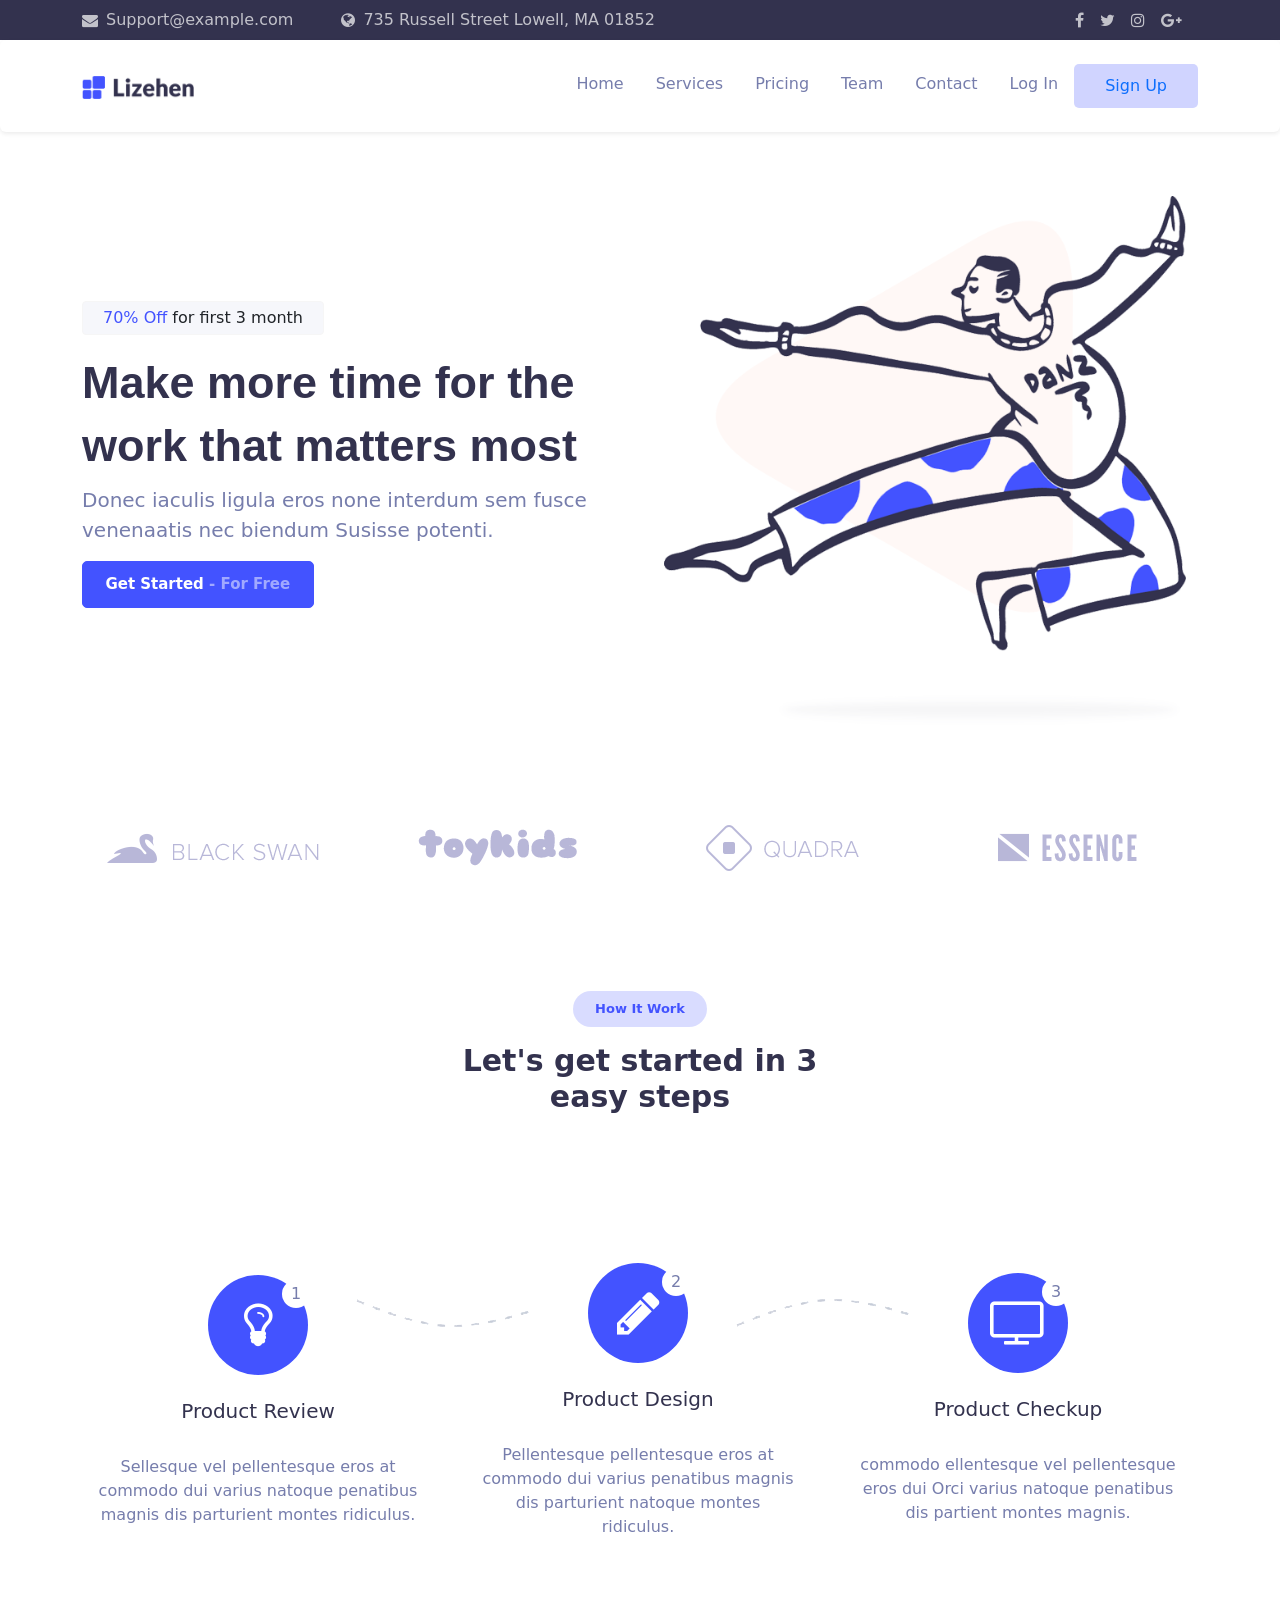
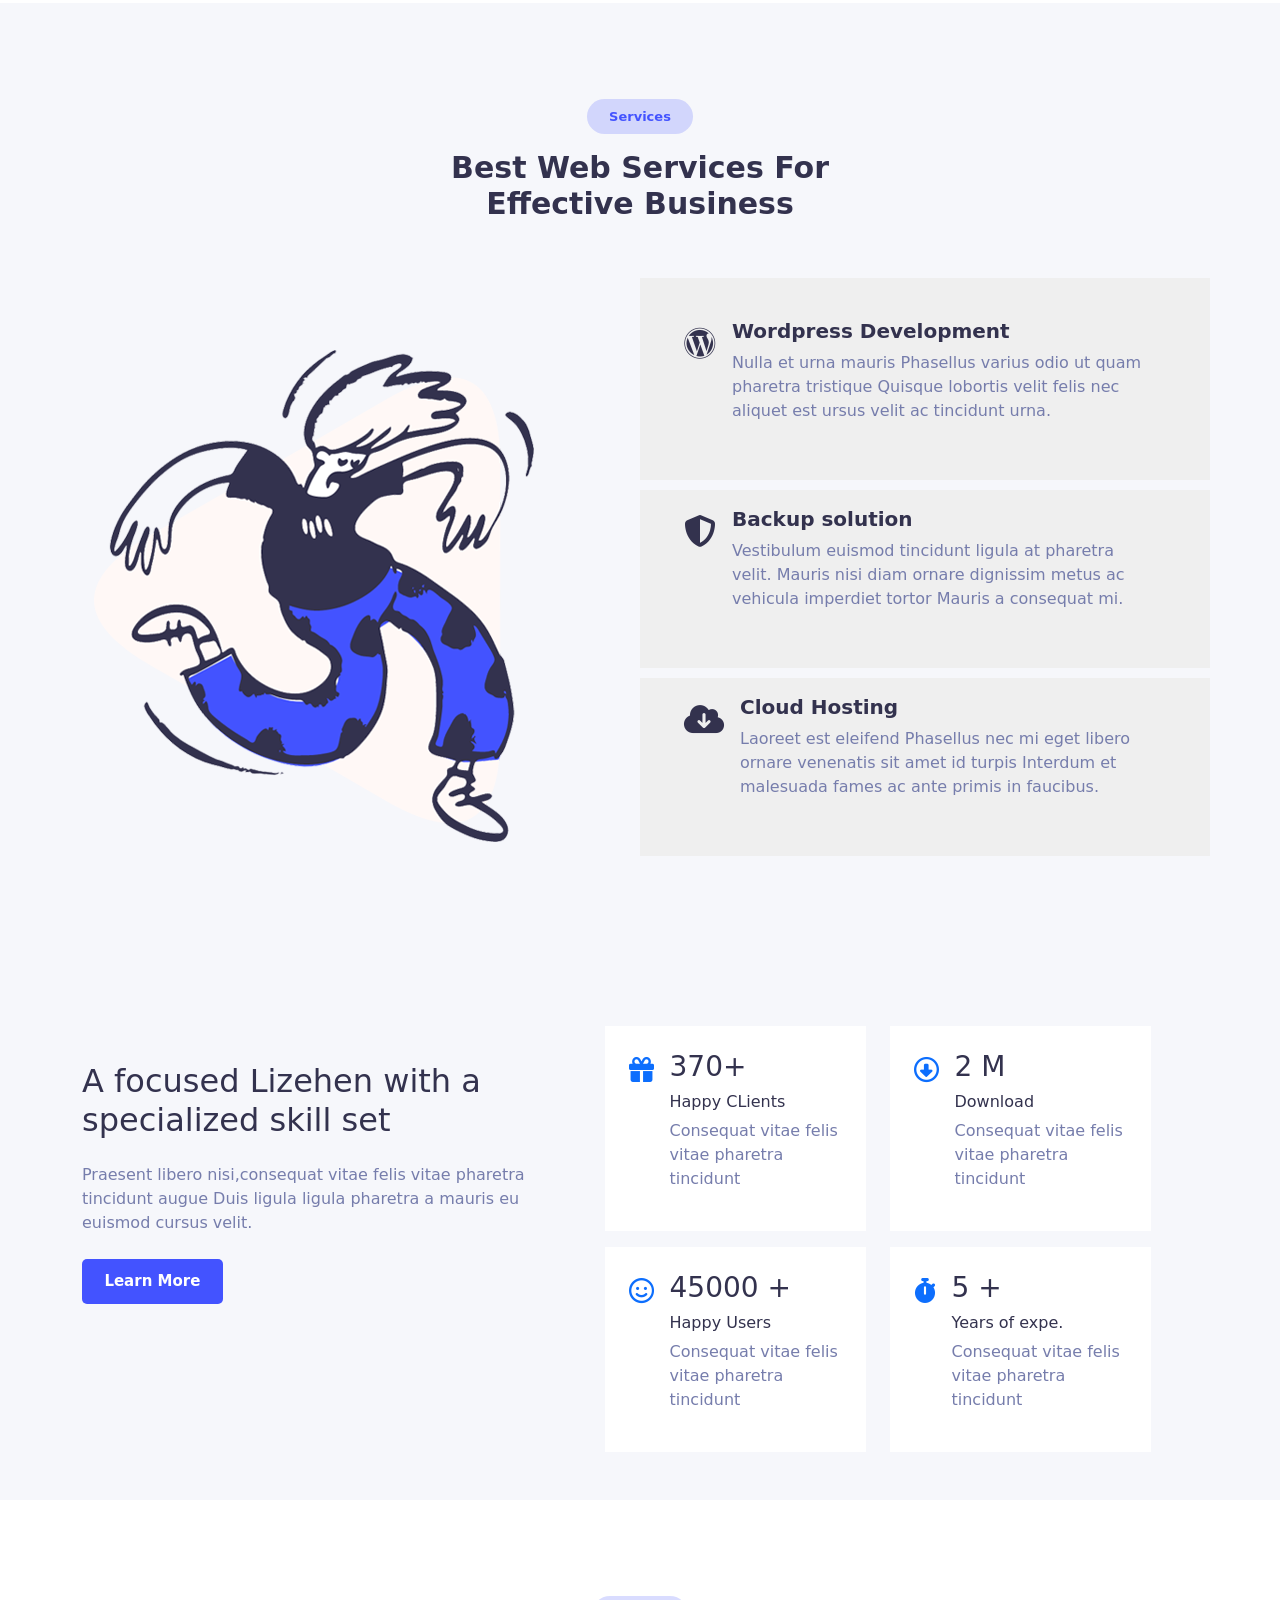
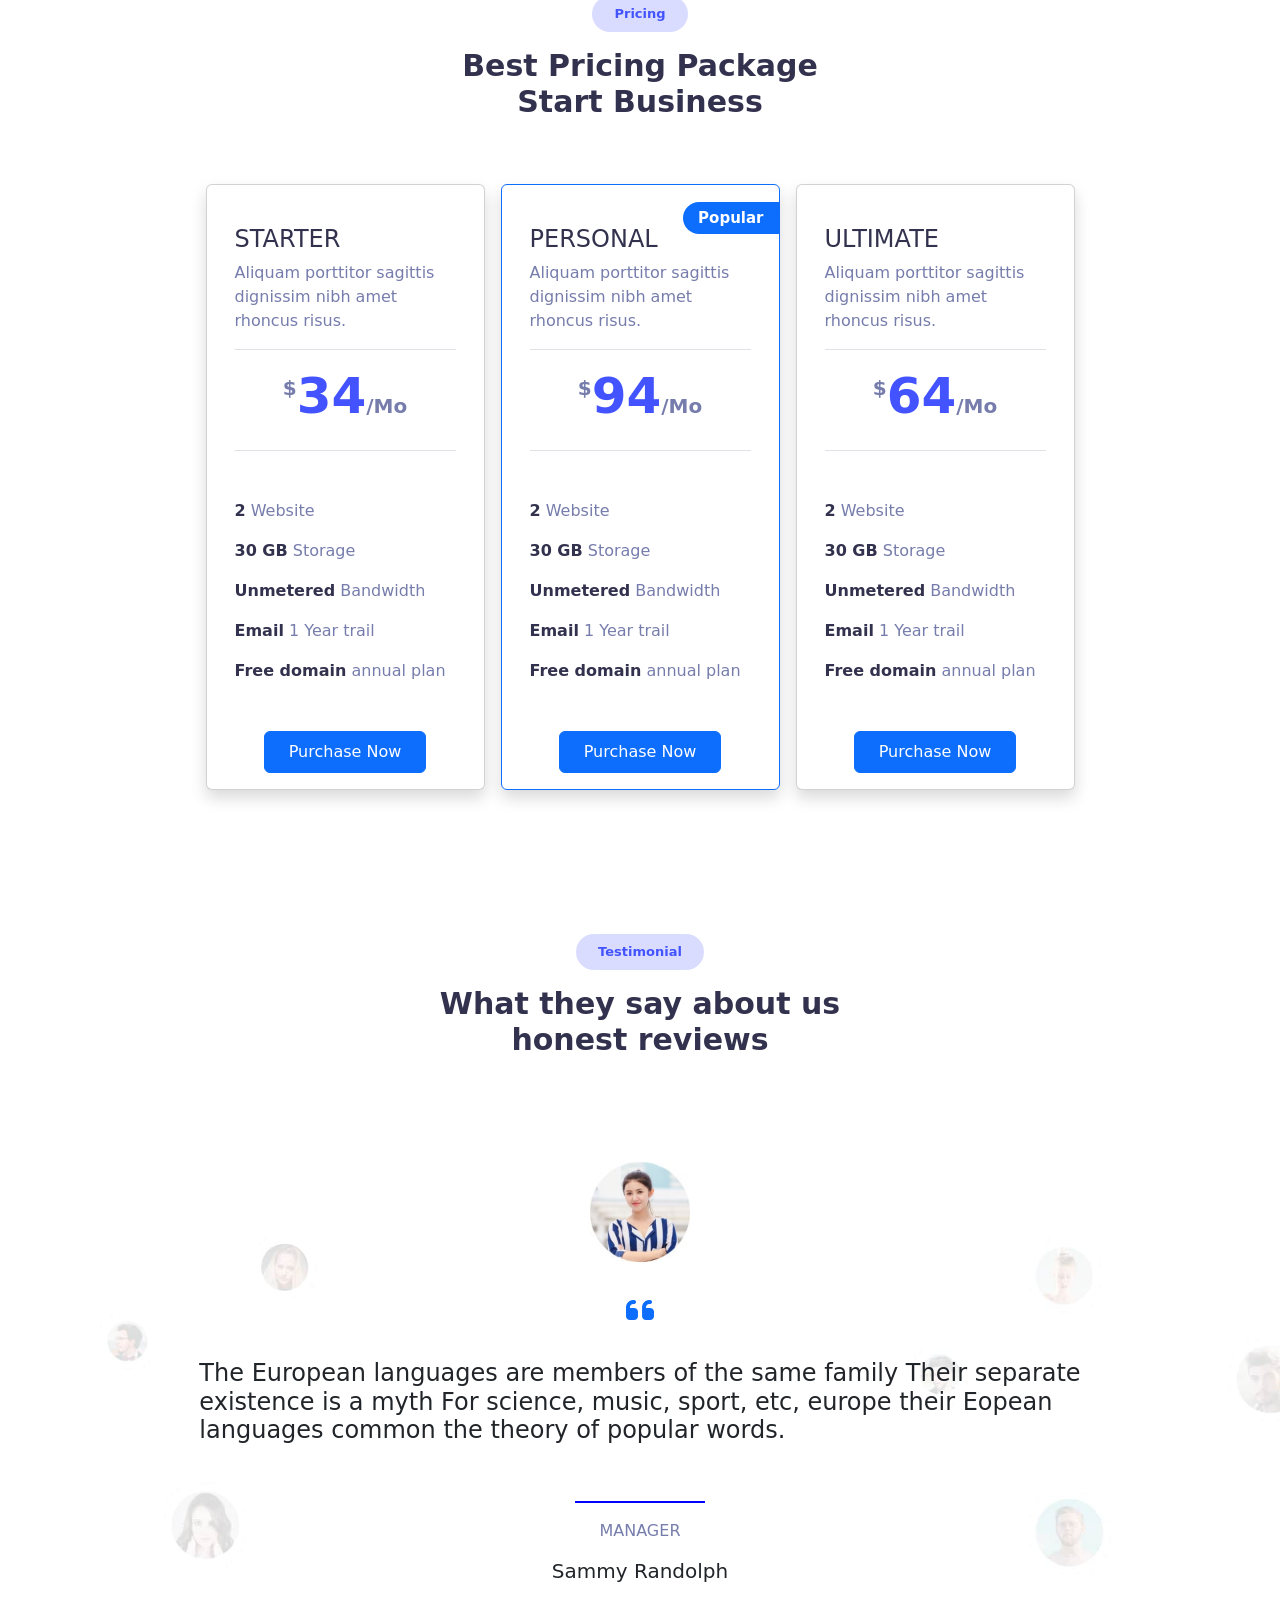
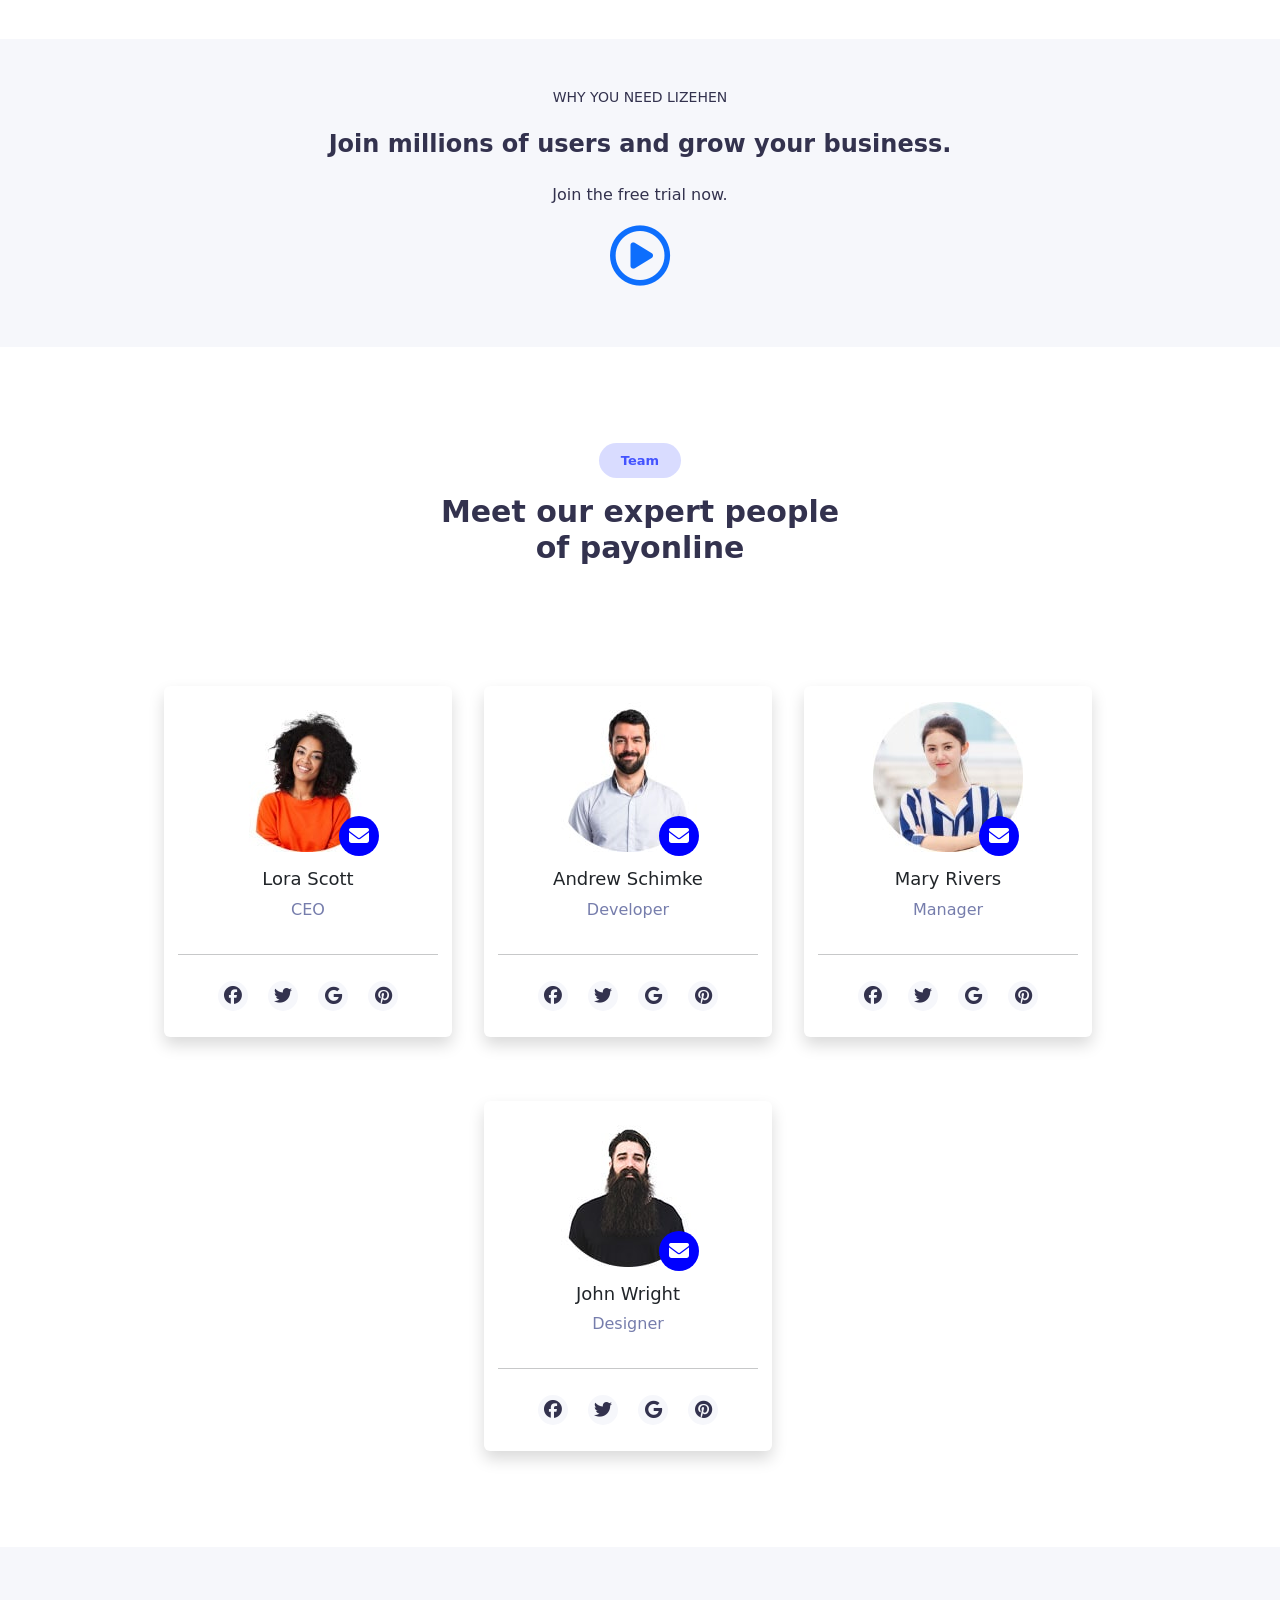
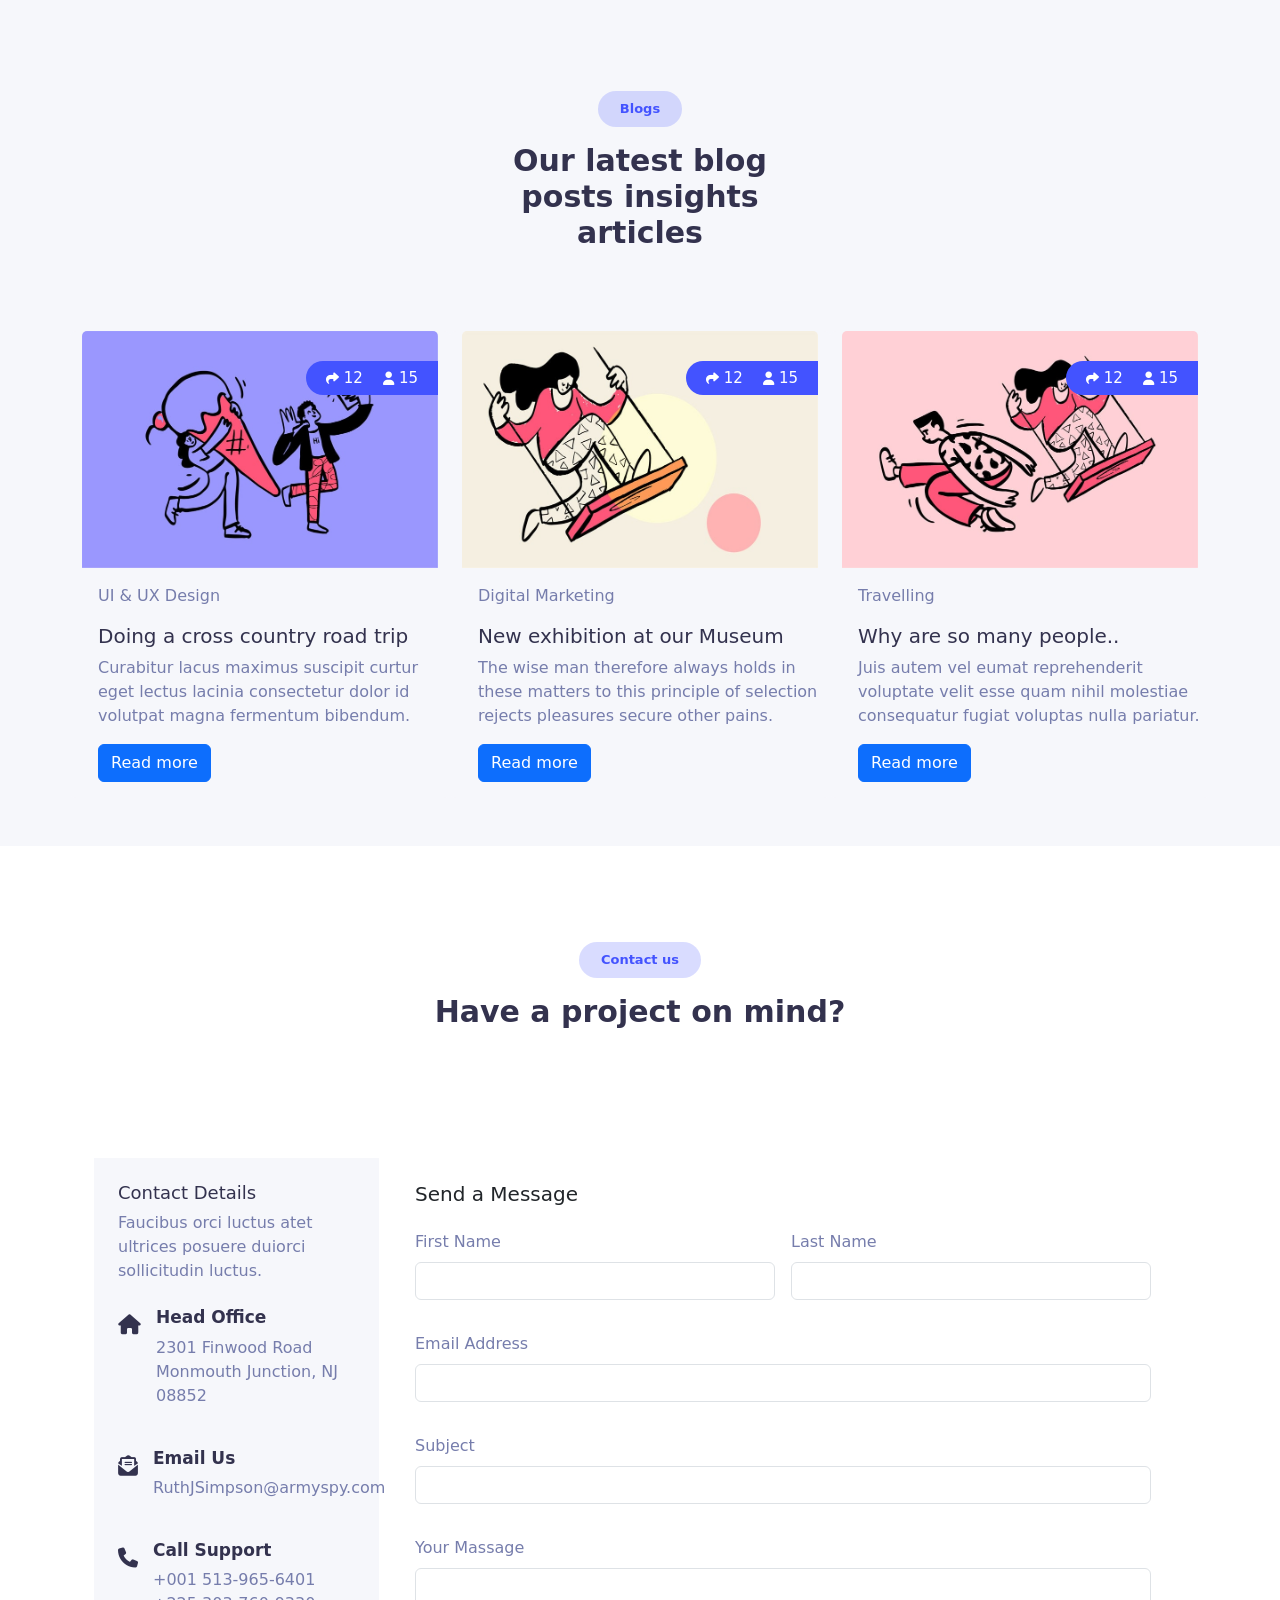
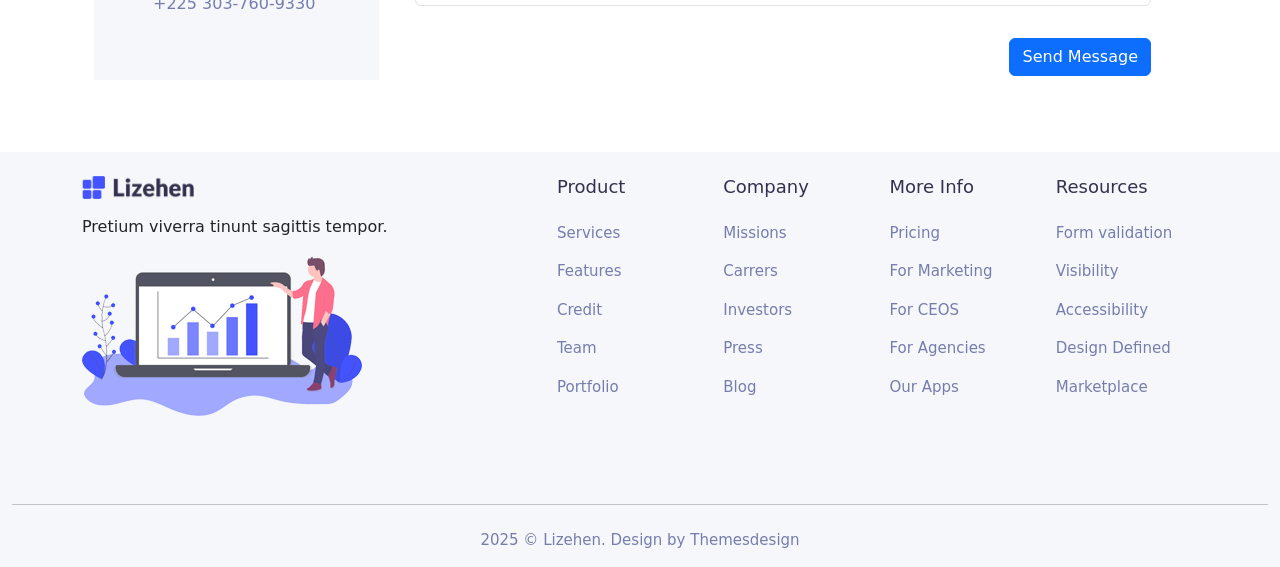
==== commit cf7716b9: "border hover add" ====
--- a/index.html
+++ b/index.html
@@ -202,7 +202,7 @@
         </div>
         <div class="container col-lg-6 col-sm-12 mt-5">
           <div class="row">
-            <div class="col-lg-6 col-sm-12 d-flex">
+            <div class="col-lg-6 col-sm-12 d-flex  mt-3">
               <div class="d-flex bg-white  p-4 i col-sm-12">
                 <i class="fa-solid fa-gift pt-2 text-primary"></i>
                 <div class="ms-3 service-part-two-right">
@@ -212,8 +212,8 @@
                 </div>
               </div>
             </div>
-            <div class="col-lg-6 col-sm-12">
-              <div class="d-flex bg-white mt-3 p-4 i">
+            <div class="col-lg-6 col-sm-12 mt-3">
+              <div class="d-flex bg-white p-4 i">
                 <i class="fa-regular fa-circle-down pt-2 text-primary"></i>
                 <div class="ms-3 service-part-two-right">
                   <h3>2 M</h3>
@@ -260,7 +260,7 @@
     </div>
     <div class="container">
       <div class="row d-flex justify-content-center">
-        <div class="card border-0 col-lg-3 col-sm-12 pt-4 m-2 pricing-card pc shadow mb-5 bg-white rounded">
+        <div class="card col-lg-3 col-sm-12 pt-4 m-2 pricing-card shadow mb-5 bg-white rounded">
           <div class="card-body pri-card">
             <h4 class="card-title">STARTER</h4>
             <p class="card-text border-bottom pb-3">
@@ -311,7 +311,7 @@
             </div>
           </div>
         </div>
-        <div class="card border-0 col-lg-3 pt-4 col-sm-12 m-2 pricing-card pc shadow mb-5 bg-white rounded">
+        <div class="card col-lg-3 pt-4 col-sm-12 m-2 pricing-card pc shadow mb-5 bg-white rounded">
           <div class="card-body pri-card">
             <h4 class="card-title">ULTIMATE</h4>
             <p class=" border-bottom pb-3">
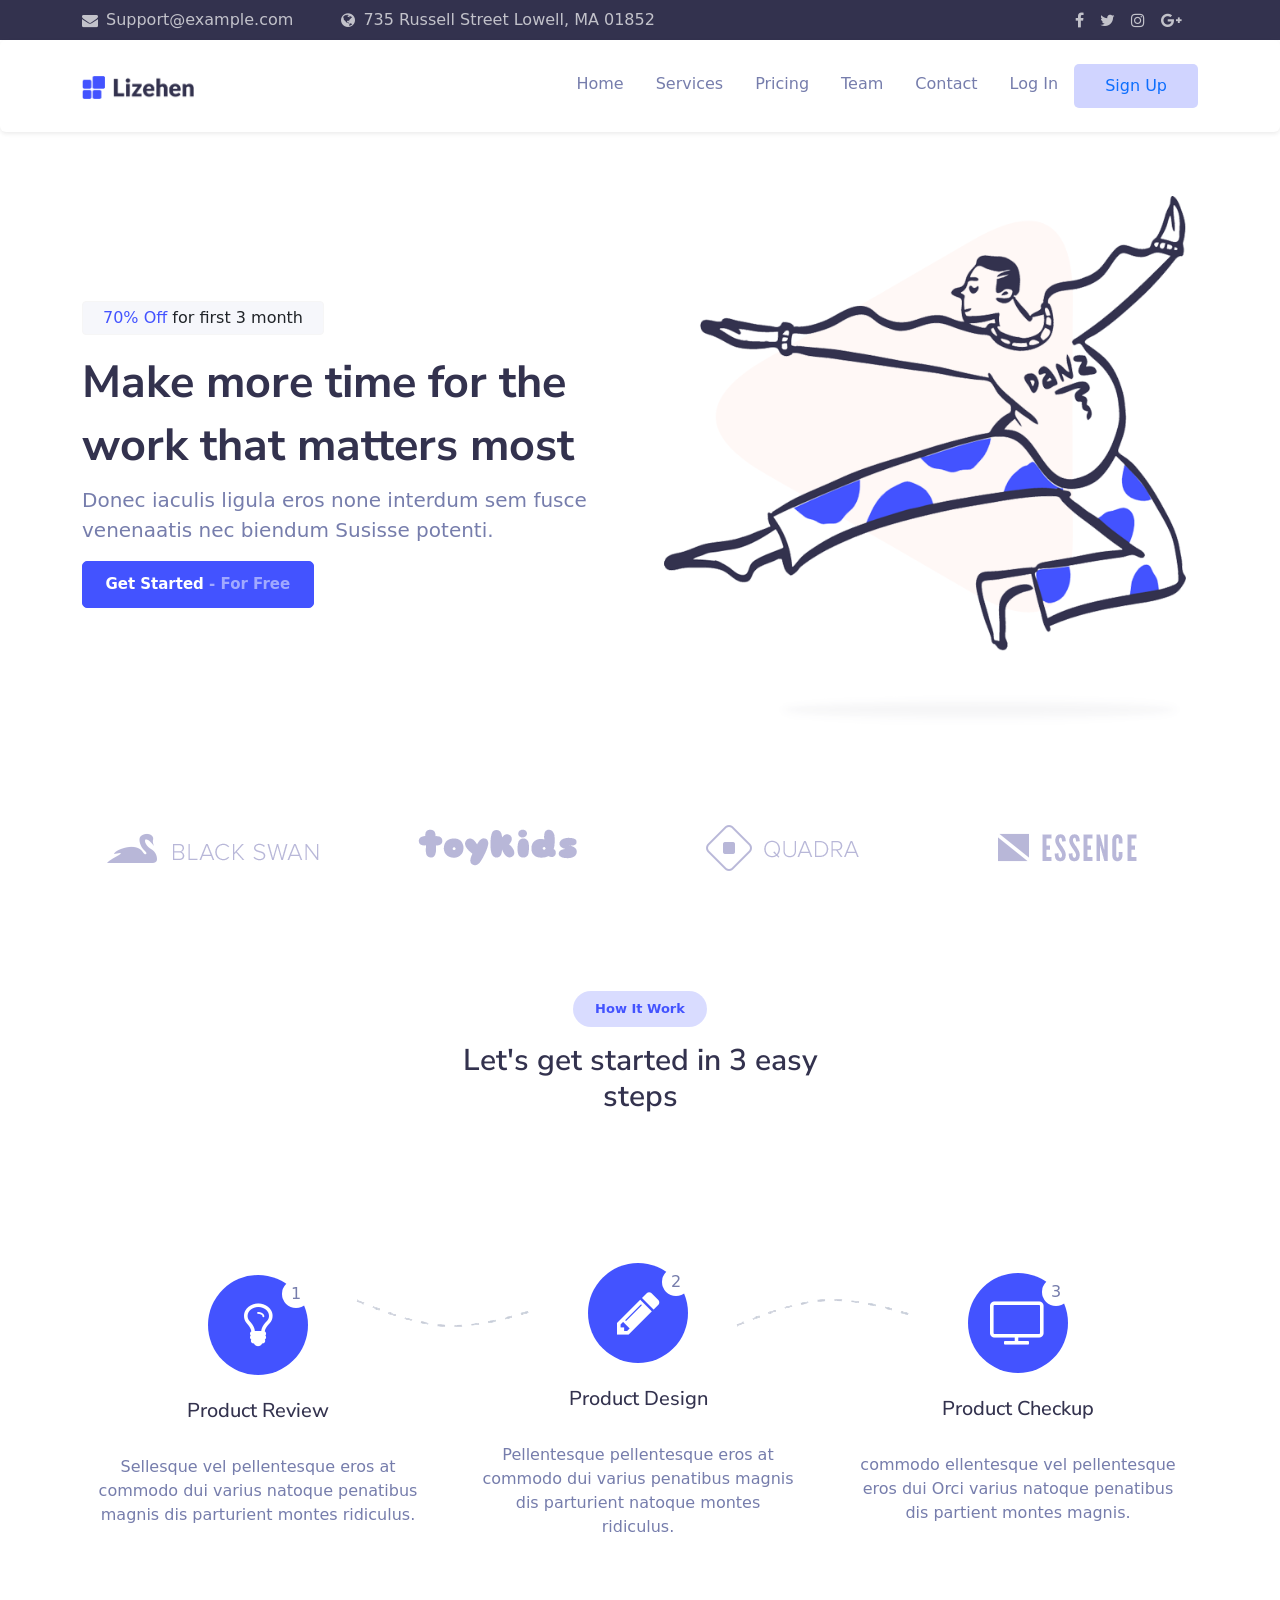
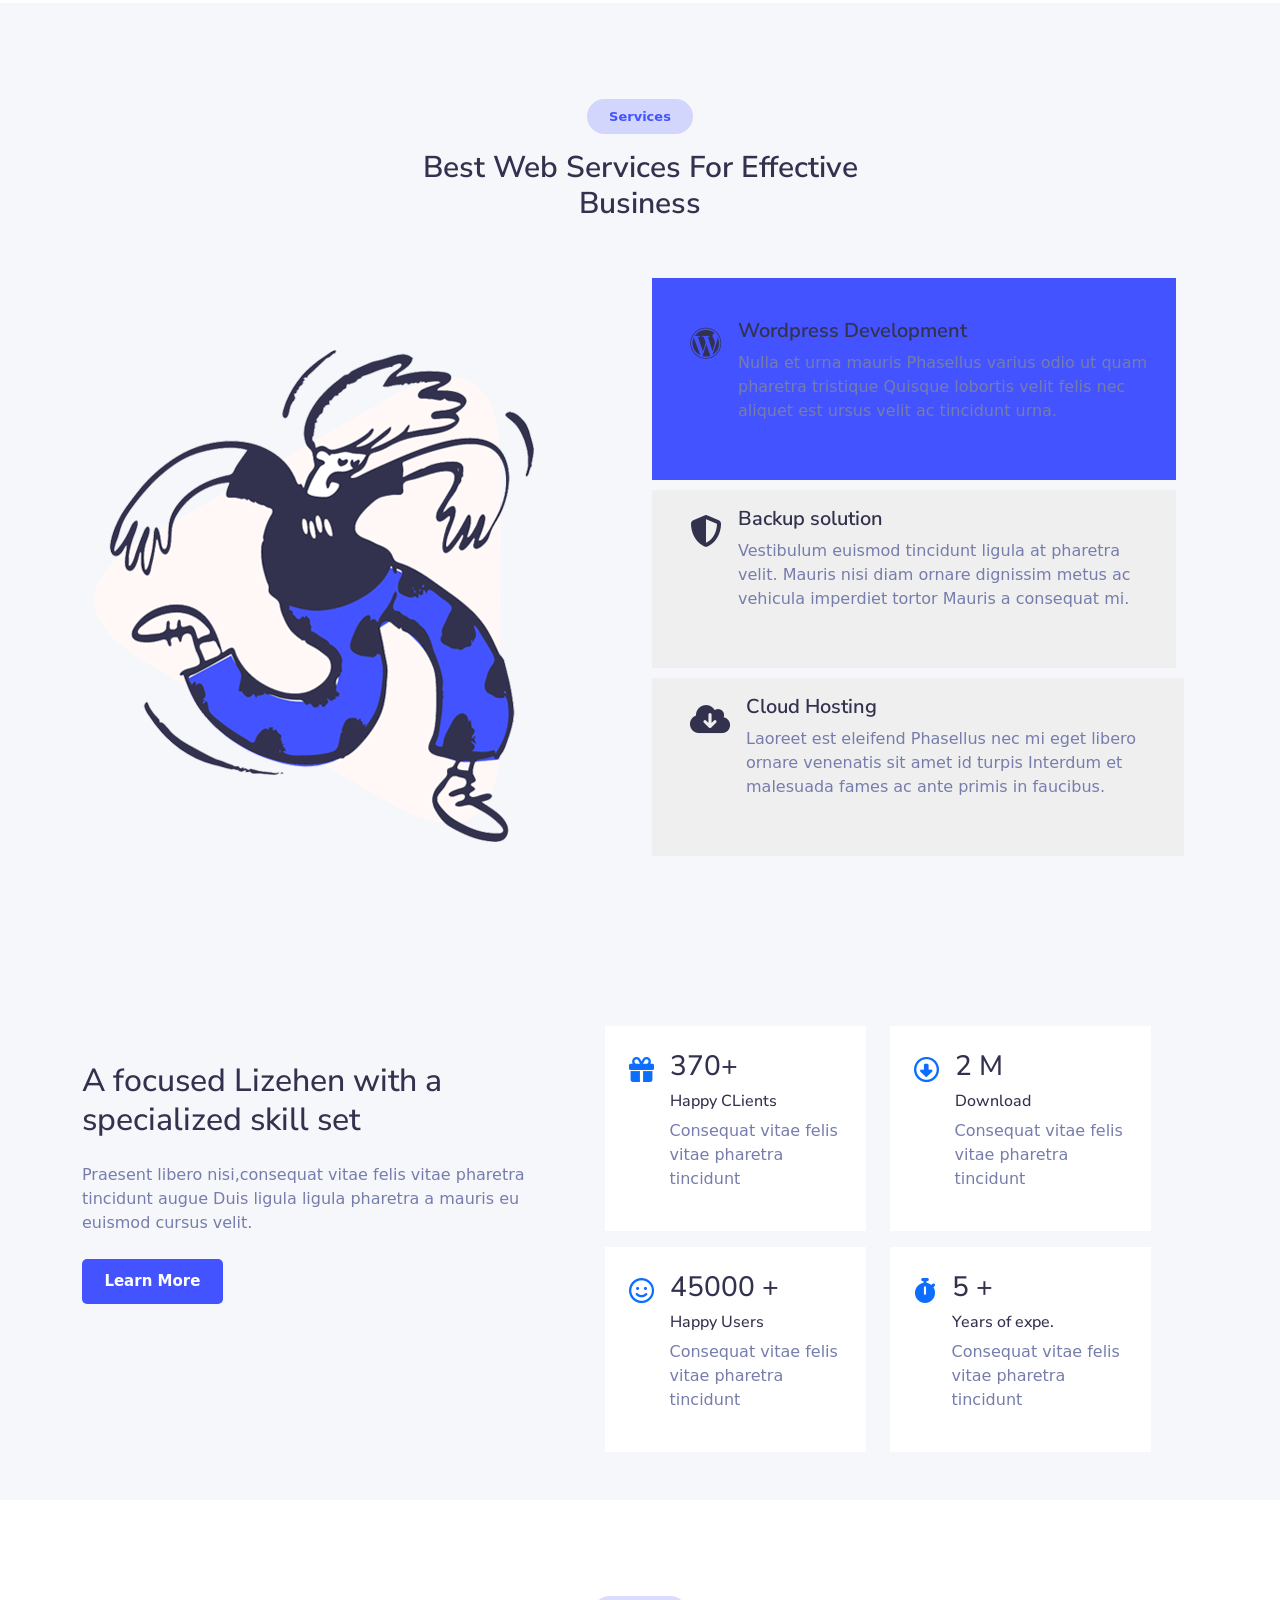
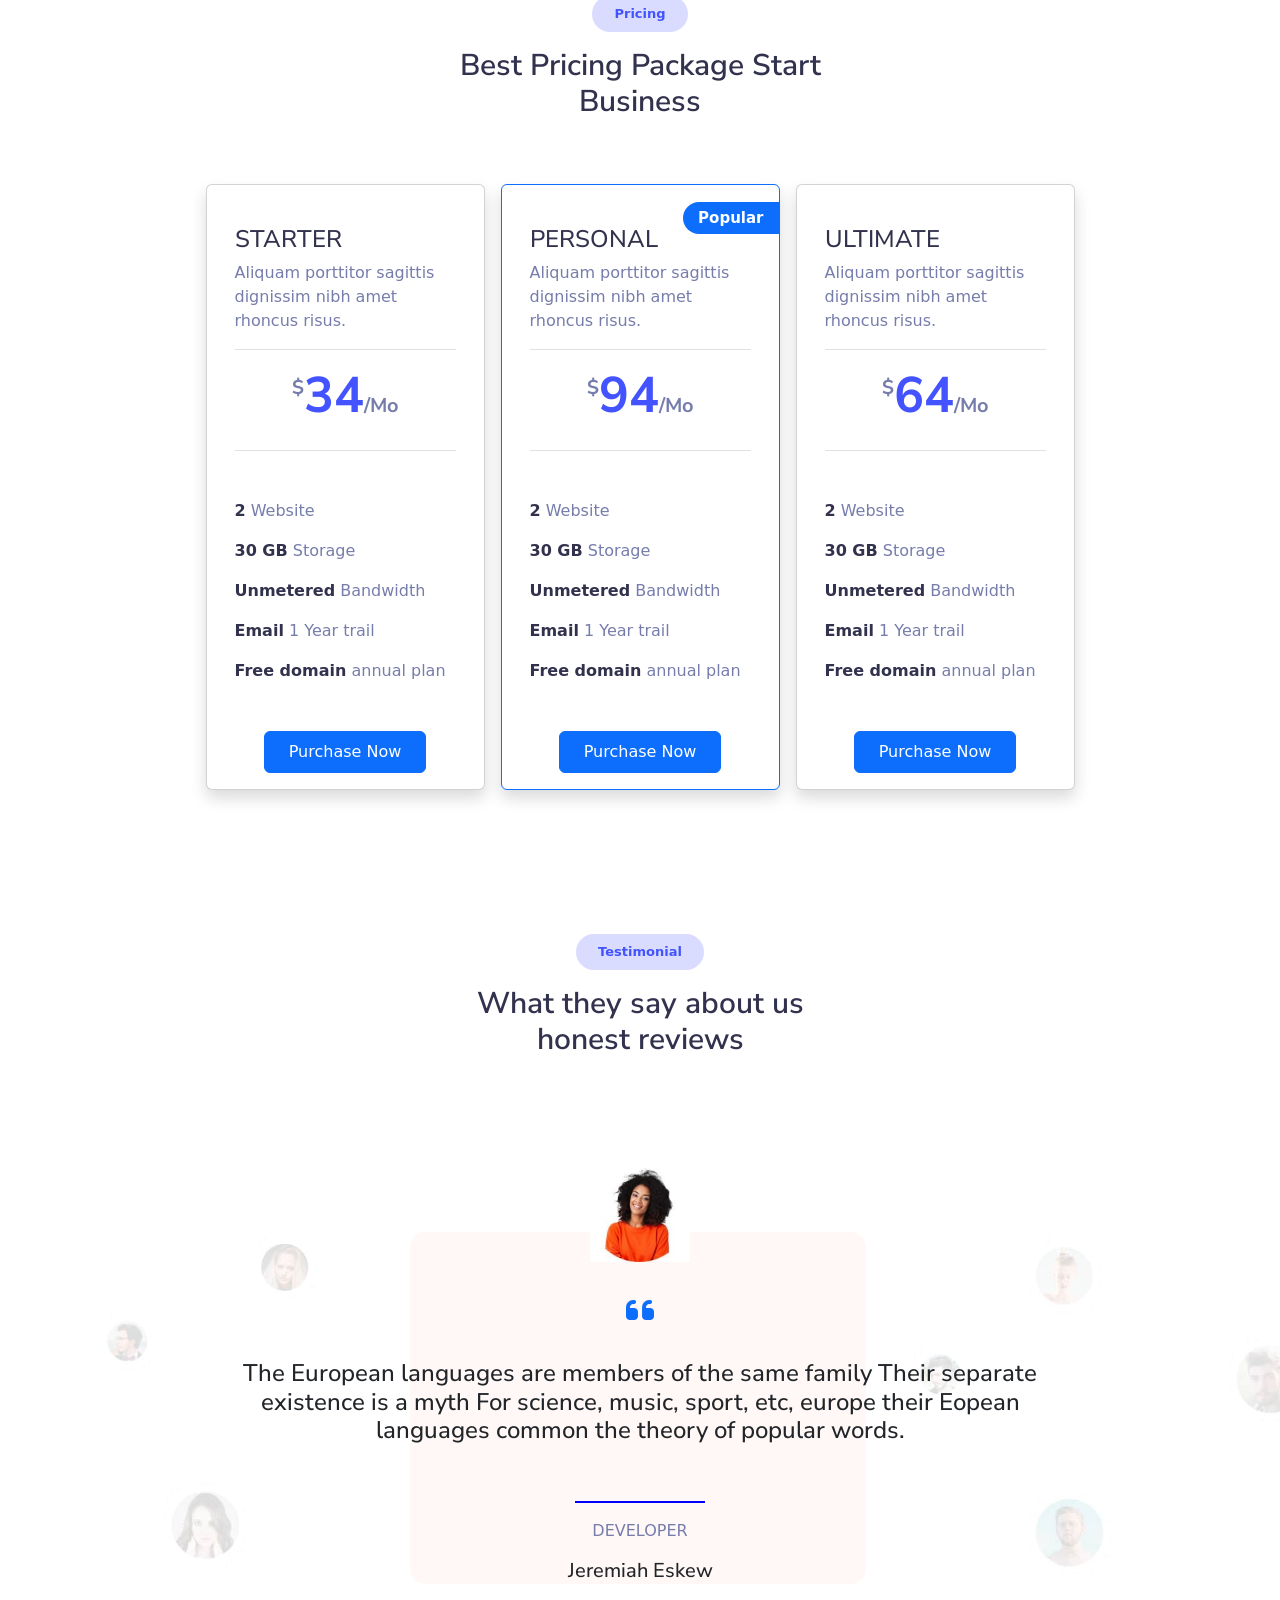
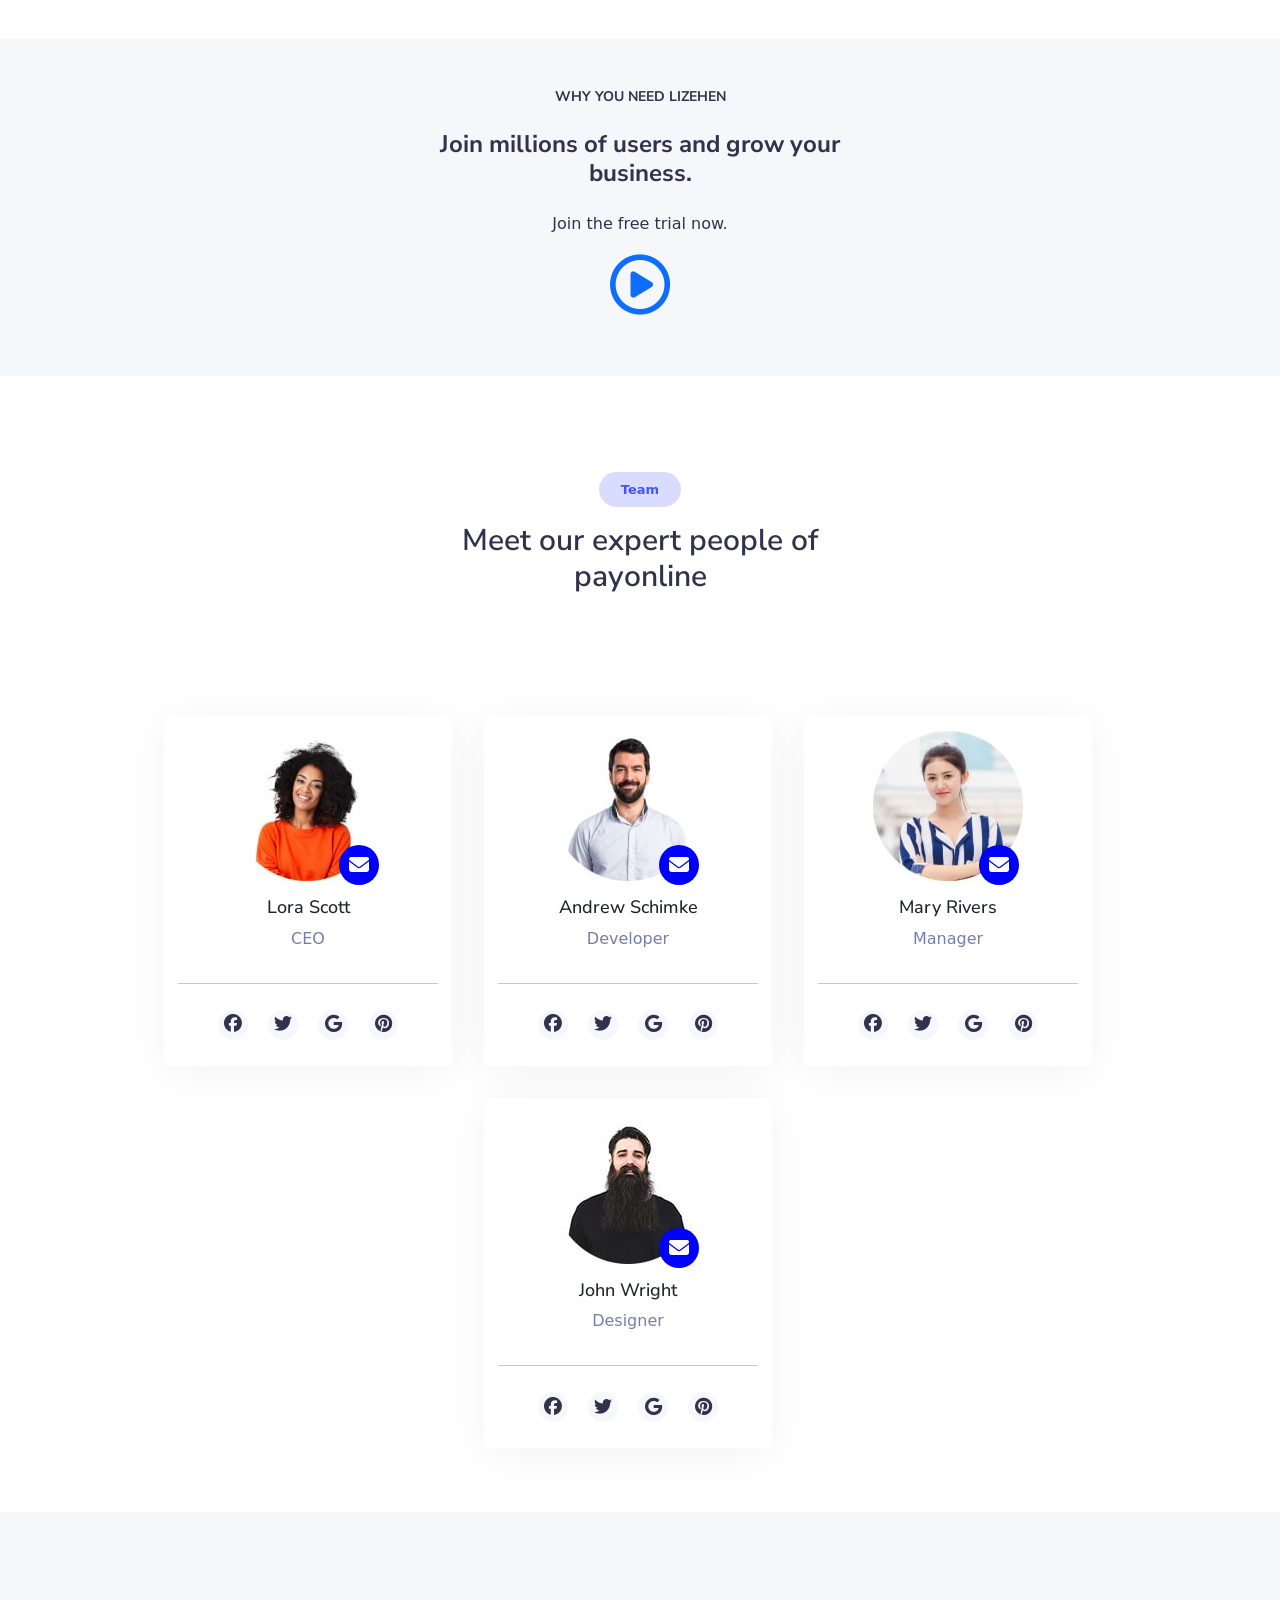
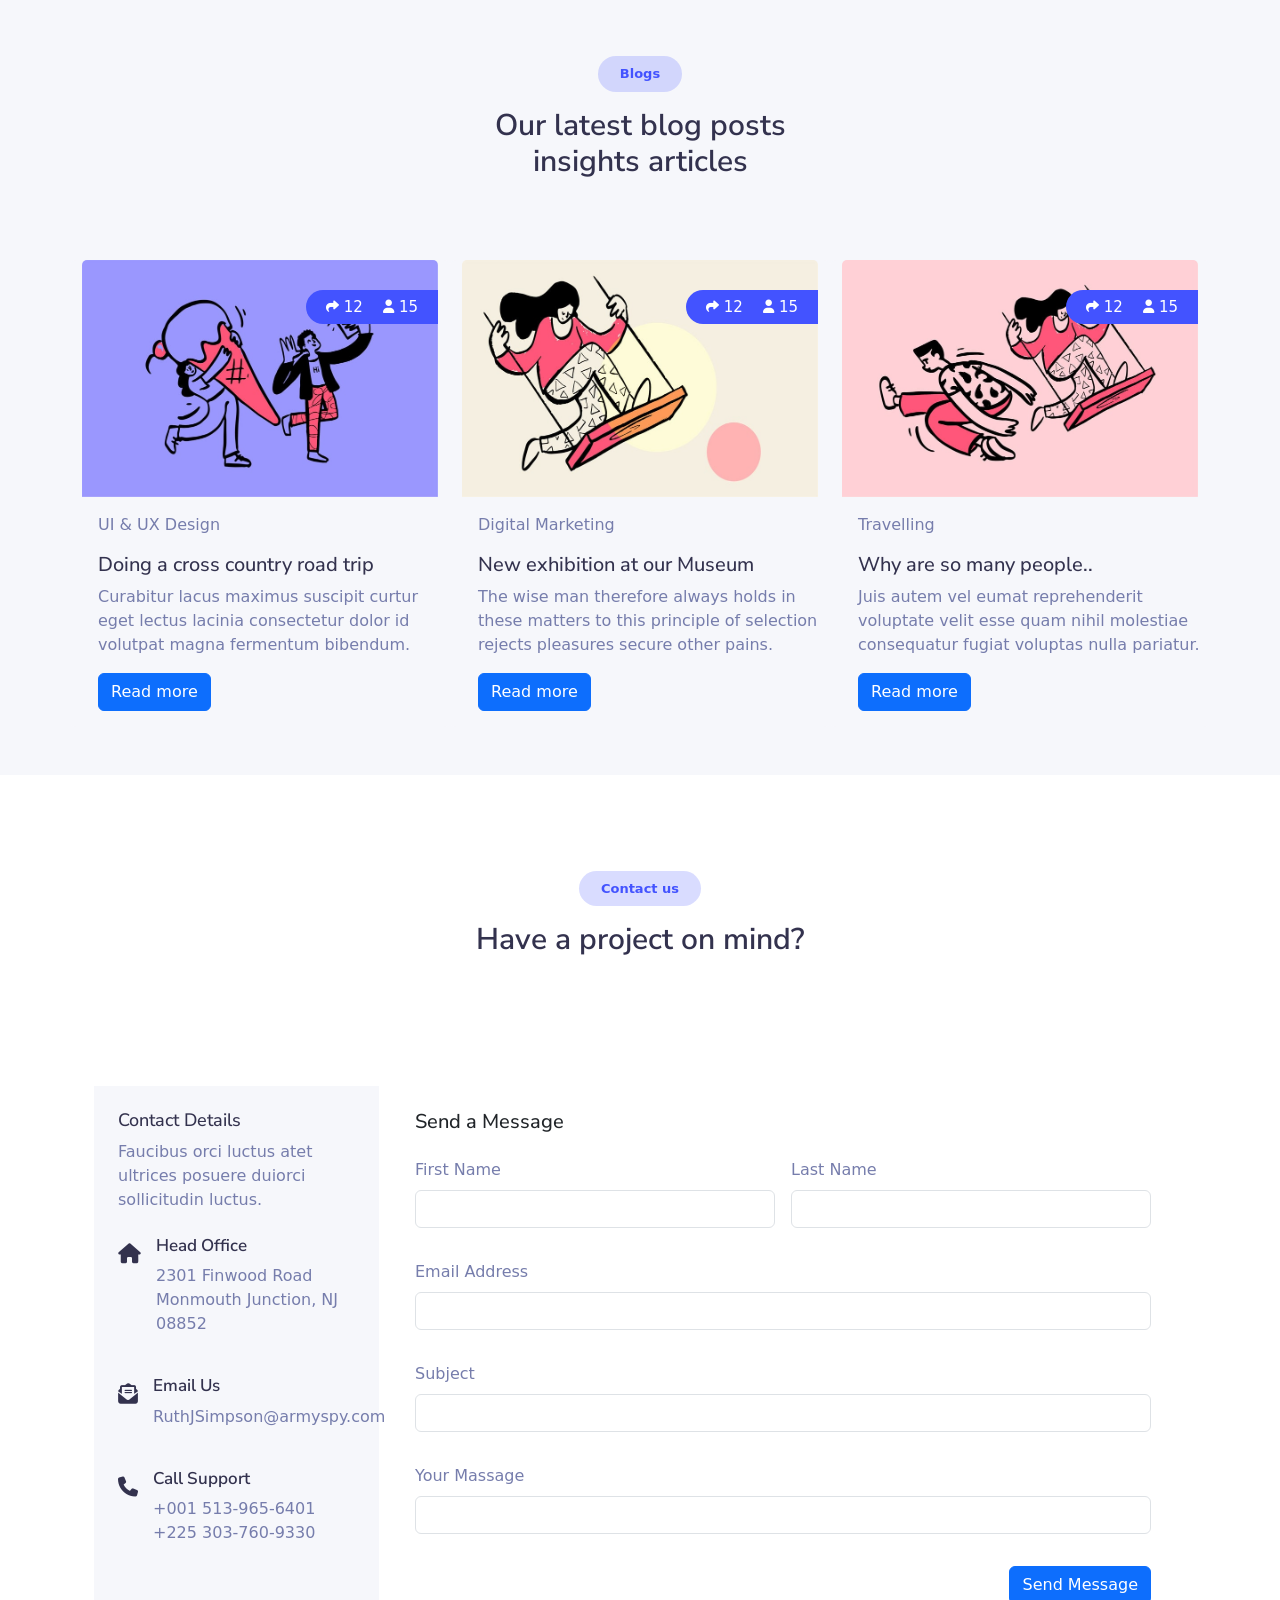
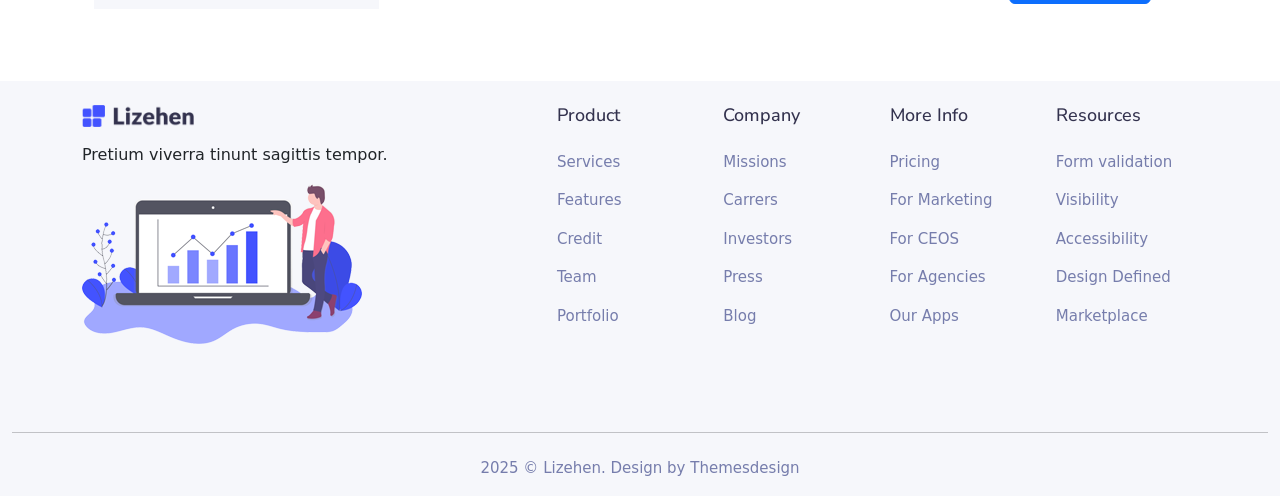
==== commit 84f64981: "active tag add.." ====
--- a/index.html
+++ b/index.html
@@ -3,8 +3,10 @@
 
 <head>
   <meta charset="UTF-8" />
+  <meta http-equiv="X-UA-Compatible" content="IE=edge">
   <meta name="viewport" content="width=device-width, initial-scale=1.0" />
-  <script src="https://ajax.googleapis.com/ajax/libs/jquery/3.7.1/jquery.min.js"></script>
+  <link href='https://fonts.googleapis.com/css?family=Nunito Sans' rel='stylesheet'>
+  <script src="js/jquery.min.js"></script>
   <link rel="stylesheet" href="https://cdnjs.cloudflare.com/ajax/libs/font-awesome/6.7.2/css/all.min.css" />
   <script src="js/include-html-min.js"></script>
   <link rel="stylesheet" href="style.css" />
@@ -63,7 +65,8 @@
 
   <div class="container card-div mb-5">
     <div class="row">
-      <div class="card  col-lg-4 col-sm-12 d-flex flex-column justify-content-center align-items-start position-relative border-0">
+      <div
+        class="card  col-lg-4 col-sm-12 d-flex flex-column justify-content-center align-items-start position-relative border-0">
         <div class="arrow d-none d-lg-block">
           <img src="./images/arrow-1.png" alt="">
         </div>
@@ -142,47 +145,49 @@
           </div>
           <div class="col-lg-6 ani-but">
             <div class="row">
-              <button onclick="changeImage('./images/img-4.png')" class="button-word">
-                <div class="border-0 d-flex mb-4 p-3 wd mt-4 col-lg-12 col-sm-12">
-                  <i class="fa-brands fa-wordpress fa-2xl mx-3  pt-4"></i>
-                  <div class="service-hero">
-                    <h5 class="d-flex justify-content-start align-items-start">Wordpress Development</h5>
-                    <p class="d-flex justify-content-start align-items-start  text-wrap tw-4">
-                      Nulla et urna mauris Phasellus varius odio ut quam pharetra
-                      tristique Quisque lobortis velit felis nec aliquet est ursus
-                      velit ac tincidunt urna.
-                    </p>
+              <div id="myDIV">
+                <button onclick="changeImage('./images/img-4.png')" class="button-word active">
+                  <div class="border-0 d-flex mb-4 p-3 wd mt-4 col-lg-12 col-sm-12">
+                    <i class="fa-brands fa-wordpress fa-2xl mx-3  pt-4"></i>
+                    <div class="service-hero">
+                      <h5 class="d-flex justify-content-start align-items-start">Wordpress Development</h5>
+                      <p class="d-flex justify-content-start align-items-start  text-wrap tw-4">
+                        Nulla et urna mauris Phasellus varius odio ut quam pharetra
+                        tristique Quisque lobortis velit felis nec aliquet est ursus
+                        velit ac tincidunt urna.
+                      </p>
+                    </div>
                   </div>
-                </div>
-              </button>
-              <button onclick="changeImage('./images/l-1.png')" class="button-word">
-                <div class="border-0 d-flex mb-4 p-3 wd col-sm-12">
-                  <i
-                    class="fa-solid fa-shield-halved fa-2xl mx-3 d-flex justify-content-center align-items-start pt-4"></i>
-                  <div class="service-hero">
-                    <h5 class="d-flex justify-content-start align-items-start">Backup solution</h5>
-                    <p class="text-wrap tw-4">
-                      Vestibulum euismod tincidunt ligula at pharetra velit.
-                      Mauris nisi diam ornare dignissim metus ac vehicula
-                      imperdiet tortor Mauris a consequat mi.
-                    </p>
+                </button>
+                <button onclick="changeImage('./images/l-1.png')" class="button-word">
+                  <div class="border-0 d-flex mb-4 p-3 wd col-sm-12">
+                    <i
+                      class="fa-solid fa-shield-halved fa-2xl mx-3 d-flex justify-content-center align-items-start pt-4"></i>
+                    <div class="service-hero">
+                      <h5 class="d-flex justify-content-start align-items-start">Backup solution</h5>
+                      <p class="text-wrap tw-4">
+                        Vestibulum euismod tincidunt ligula at pharetra velit.
+                        Mauris nisi diam ornare dignissim metus ac vehicula
+                        imperdiet tortor Mauris a consequat mi.
+                      </p>
+                    </div>
                   </div>
-                </div>
-              </button>
-              <button onclick="changeImage('./images/l-2.png')" class="button-word">
-                <div class="border-0 d-flex mb-4 p-3 wd col-sm-12">
-                  <i
-                    class="fa-solid fa-cloud-arrow-down fa-2xl mx-3 d-flex justify-content-center align-items-start pt-4"></i>
-                  <div class="service-hero">
-                    <h5 class="d-flex justify-content-start align-items-start">Cloud Hosting</h5>
-                    <p class="text-wrap tw-4">
-                      Laoreet est eleifend Phasellus nec mi eget libero ornare
-                      venenatis sit amet id turpis Interdum et malesuada fames ac
-                      ante primis in faucibus.
-                    </p>
+                </button>
+                <button onclick="changeImage('./images/l-2.png')" class="button-word">
+                  <div class="border-0 d-flex mb-4 p-3 wd col-sm-12">
+                    <i
+                      class="fa-solid fa-cloud-arrow-down fa-2xl mx-3 d-flex justify-content-center align-items-start pt-4"></i>
+                    <div class="service-hero">
+                      <h5 class="d-flex justify-content-start align-items-start">Cloud Hosting</h5>
+                      <p class="text-wrap tw-4">
+                        Laoreet est eleifend Phasellus nec mi eget libero ornare
+                        venenatis sit amet id turpis Interdum et malesuada fames ac
+                        ante primis in faucibus.
+                      </p>
+                    </div>
                   </div>
-                </div>
-              </button>
+                </button>
+              </div>
             </div>
           </div>
         </div>
@@ -346,17 +351,22 @@
     </div>
   </div>
   <div class="container-fluid bg my-5">
-    <div class="container mt-5">
+    <div class="container zxz mt-5">
+
       <div id="carouselExampleInterval" class="carousel slide" data-bs-ride="carousel">
         <div class="carousel-inner">
           <div class="carousel-item active bg-in-bg" data-bs-interval="2000">
+
             <img src="./images/img-11.jpg" class="d-block w-100 mb-5" alt="1">
+
             <i
               class="fa-solid fa-quote-left fa-2xl text-primary d-flex justify-content-center align-items-center pb-5"></i>
-            <h4 class="d-flex justify-content-center align-items-center text-align-center pb-5">The European languages
+            <h4 class="d-flex justify-content-center align-items-center text-center pb-5">The European languages
               are members of the same family Their separate<br> existence is a myth For science, music, sport, etc,
               europe their Eopean<br> languages common the theory of popular words.</h4>
-            <center><p class="line"></p></center>
+            <center>
+              <p class="line"></p>
+            </center>
             <p class="text-center" style="color: #767dac;">DEVELOPER</p>
             <h5 class="text-center">Jeremiah Eskew</h5>
           </div>
@@ -364,25 +374,28 @@
             <img src="./images/img-12.jpg" class="d-block w-100 mb-5" alt="1">
             <i
               class="fa-solid fa-quote-left fa-2xl text-primary d-flex justify-content-center align-items-center pb-5"></i>
-            <h4 class="d-flex justify-content-center align-items-center text-align-center pb-5">The European languages
+            <h4 class="d-flex justify-content-center align-items-center text-center pb-5">The European languages
               are members of the same family Their separate<br> existence is a myth For science, music, sport, etc,
               europe their Eopean<br> languages common the theory of popular words.</h4>
-              <center><p class="line"></p></center>
+            <center>
+              <p class="line"></p>
+            </center>
             <p class="d-flex justify-content-center align-items-center" style="color: #767dac;">DESIGNER</p>
             <h5 class="d-flex justify-content-center align-items-center">Cameron Green</h5>
           </div>
-          
           <div class="carousel-item bg-in-bg" data-bs-interval="2000">
             <img src="./images/img-13.jpg" class="d-block w-100 mb-5" alt="1">
             <i
               class="fa-solid fa-quote-left fa-2xl text-primary d-flex justify-content-center align-items-center pb-5"></i>
-            <h4 class="d-flex justify-content-center align-items-center text-align-center pb-5">The European languages
+            <h4 class="d-flex justify-content-center align-items-center text-center pb-5">The European languages
               are members of the same family Their separate<br> existence is a myth For science, music, sport, etc,
               europe their Eopean<br> languages common the theory of popular words.</h4>
-              <center><p class="line"></p></center>
+            <center>
+              <p class="line"></p>
+            </center>
             <p class="d-flex justify-content-center align-items-center" style="color: #767dac;">MANAGER</p>
             <h5 class="d-flex justify-content-center align-items-center">Sammy Randolph</h5>
-          </div>  
+          </div>
         </div>
         <button class="carousel-control-prev" type="button" data-bs-target="#carouselExampleInterval"
           data-bs-slide="prev">
@@ -395,13 +408,15 @@
           <span class="visually-hidden">Next</span>
         </button>
       </div>
+      <div class="back-colo"></div>
     </div>
   </div>
 
   <div class="container-fluid mx">
     <div class="container mx-in">
-      <h6 class="d-flex justify-content-center align-items-center mb-4">WHY YOU NEED LIZEHEN</h6>
-      <h2 class="d-flex justify-content-center align-items-center  mb-4 ">Join millions of users and grow your business.
+      <h6 class="d-flex justify-content-center align-items-center mb-4"><b>WHY YOU NEED LIZEHEN</b></h6>
+      <h2 class="d-flex justify-content-center align-items-center  mb-4 text-center">Join millions of users and grow
+        your<br> business.
       </h2>
       <p class="d-flex justify-content-center align-items-center mb-5">Join the free trial now.</p>
       <a href="https://www.google.com/"><i
@@ -418,9 +433,8 @@
   </div>
   <div class="container-fluid my-5">
     <div class="row col-sm-12 d-flex justify-content-center align-items-center">
-      <div
-        class="card border-0 p-lg-0 m-3 col-lg-12 col-sm-12 ms d-flex justify-content-center align-items-center shadow mb-5 bg-white rounded"
-        style="width: 18rem;">
+      <div class="card border-0 p-lg-0 m-3 col-lg-12 col-sm-12 ms d-flex justify-content-center align-items-center"
+        style="width: 18rem; box-shadow: 0 6px 50px rgba(0,0,0,.05);">
         <div class="msg-div">
           <img src="./images/img-11.jpg" class="card-img-top mt-3" alt="">
           <i class="fa-solid fa-envelope text-white msg-i"></i>
@@ -445,9 +459,8 @@
           </div>
         </div>
       </div>
-      <div
-        class="card border-0 col-sm-12 m-3 p-lg-0 ms d-flex justify-content-center align-items-center shadow mb-5 bg-white rounded"
-        style="width: 18rem;">
+      <div class="card border-0 col-sm-12 m-3 p-lg-0 ms d-flex justify-content-center align-items-center"
+        style="width: 18rem; box-shadow: 0 6px 50px rgba(0,0,0,.05);">
         <div class="msg-div">
           <img src="./images/img-12.jpg" class="card-img-top mt-3" alt="">
           <i class="fa-solid fa-envelope text-white msg-i"></i>
@@ -472,9 +485,8 @@
           </div>
         </div>
       </div>
-      <div
-        class="card border-0  col-sm-12 m-3 p-lg-0 ms d-flex justify-content-center align-items-center shadow mb-5 bg-white rounded"
-        style="width: 18rem;">
+      <div class="card border-0  col-sm-12 m-3 p-lg-0 ms d-flex justify-content-center align-items-center"
+        style="width: 18rem; box-shadow: 0 6px 50px rgba(0,0,0,.05);">
         <div class="msg-div">
           <img src="./images/img-13.jpg" class="card-img-top mt-3" alt="">
           <i class="fa-solid fa-envelope text-white msg-i"></i>
@@ -499,9 +511,8 @@
           </div>
         </div>
       </div>
-      <div
-        class="card border-0 col-sm-12 m-3 p-lg-0 ms d-flex justify-content-center align-items-center shadow mb-5 bg-white rounded"
-        style="width: 18rem;">
+      <div class="card border-0 col-sm-12 m-3 p-lg-0 ms d-flex justify-content-center align-items-center"
+        style="width: 18rem; box-shadow: 0 6px 50px rgba(0,0,0,.05);">
         <div class="msg-div">
           <img src="./images/img-14.jpg" class="card-img-top mt-3" alt="">
           <i class="fa-solid fa-envelope text-white msg-i"></i>
@@ -556,7 +567,8 @@
           <div class="card-body block-card">
             <p>UI & UX Design</p>
             <h5>Doing a cross country road trip</h5>
-            <p class="text-wrap tw-5">Curabitur lacus maximus suscipit curtur eget lectus lacinia consectetur dolor id volutpat
+            <p class="text-wrap tw-5">Curabitur lacus maximus suscipit curtur eget lectus lacinia consectetur dolor id
+              volutpat
               magna fermentum bibendum.</p>
             <a href="#" class="btn btn-primary">Read more</a>
           </div>
@@ -578,7 +590,8 @@
           <div class="card-body block-card">
             <p id="cardf">Digital Marketing</p>
             <h5 class="card-title">New exhibition at our Museum</h5>
-            <p id="card-text" class="text-wrap tw-5">The wise man therefore always holds in these matters to this principle of selection
+            <p id="card-text" class="text-wrap tw-5">The wise man therefore always holds in these matters to this
+              principle of selection
               rejects pleasures secure other pains.</p>
             <a href="#" class="btn btn-primary">Read more</a>
           </div>
@@ -600,7 +613,9 @@
           <div class="card-body block-card">
             <p id="cardf">Travelling</p>
             <h5 class="card-title">Why are so many people..</h5>
-            <p id="card-text" class="text-wrap tw-5">Juis autem vel eumat reprehenderit voluptate velit esse quam nihil molestiae consequatur
+            <p id="card-text" class="text-wrap tw-5">Juis autem vel eumat reprehenderit voluptate velit esse quam
+              nihil
+              molestiae consequatur
               fugiat voluptas nulla pariatur.</p>
             <a href="#" class="btn btn-primary">Read more</a>
           </div>
@@ -617,7 +632,7 @@
   </div>
   <div class="container my-5">
     <div class="row">
-      <div class="contact-bg col-lg-3 col-sm-12 p-lg-4 pt-sm-4 m-lg-4">
+      <div class="contact-bg col-lg-3 col-sm-12 p-lg-4 pt-sm-4 m-lg-4 p-5">
         <div class="mb-4">
           <h5>Contact Details</h5>
           <p>Faucibus orci luctus atet ultrices posuere duiorci sollicitudin luctus.</p>
@@ -729,7 +744,6 @@
     </div>
   </div>
   </div>
-
 </body>
 
-</html>
+</html>
--- a/style.css
+++ b/style.css
@@ -1,54 +1,64 @@
-.spinner-wrapper{
-    background-color: #FFF;
-    position: fixed;
-    top: 0;
-    left: 0;
-    width: 100%;
-    height: 100%;
-    z-index: 9999;
-    display: flex;
-    justify-content: center;
-    align-items: center;
-    transition: all 0.2s;
-}
-
-.spinner-border{
-    height: 60px;
-    width: 60px;
-}
-
-.hero-label{
-    background-color: #f6f7fb;
-    border: 1px solid #f6f6f6;
-    border-radius: 4px;
-    padding: 4px 20px;
-}
-
-#hero-h1{
-    font-weight: 700;
-    line-height: 1.4;
-    font-family: "Nunito Sans",sans-serif;
-    font-size: 45px;
-    color: #33324E;
-}
-
-#hero-p{
-    font-size: 20px;
-    color: #767dac;
-}
-
-.hero-btn{
-    background-color: #4353ff;
-    color: #fff;
-    border: 1px solid #4353ff;
-    font-size: 15px; 
-    otline: none;
-    padding: .7rem 1.4rem;
-    font-weight: 600;
-    transition: all .4s;
-    border-radius: 5px;
-}
-
+body{
+    margin:0 auto;
+}
+.spinner-wrapper {
+  background-color: #fff;
+  position: fixed;
+  top: 0;
+  left: 0;
+  width: 100%;
+  height: 100%;
+  z-index: 9999;
+  display: flex;
+  justify-content: center;
+  align-items: center;
+  transition: all 0.2s;
+}
+h1,
+h2,
+h3,
+h4,
+h5,
+h6 {
+  font-family: "Nunito Sans", sans-serif;
+}
+
+.spinner-border {
+  height: 60px;
+  width: 60px;
+}
+
+.hero-label {
+  background-color: #f6f7fb;
+  border: 1px solid #f6f6f6;
+  border-radius: 4px;
+  padding: 4px 20px;
+}
+
+#hero-h1 {
+  font-weight: 700;
+  line-height: 1.4;
+  font-family: "Nunito Sans", sans-serif;
+  font-size: 45px;
+  color: #33324e;
+}
+
+#hero-p {
+  font-size: 20px;
+  color: #767dac;
+}
+
+.hero-btn {
+  background-color: #4353ff;
+  color: #fff;
+  border: 1px solid #4353ff;
+  font-size: 15px;
+  otline: none;
+  padding: 0.7rem 1.4rem;
+  font-weight: 600;
+  transition: all 0.4s;
+  border-radius: 5px;
+}
 
 .butn:link,
 .butn:visited {
@@ -77,14 +87,13 @@
   transform: translateY(-3px);
 }
 
-
-#hero-span-one{
-    color: #4353ff;
-}
-
-#hero-span-two{
-    color: #FFFFFF80;
-}   
+#hero-span-one {
+  color: #4353ff;
+}
+
+#hero-span-two {
+  color: #ffffff80;
+}
 
 /* .img{
     min-height: 558px;
@@ -96,48 +105,48 @@
     height: 90%;
 } */
 
-.label-work p{
-    background-color: rgba(67,83,255,.2);
-    padding: 8px 22px;
-    border-radius: 30px;
-    color: #4353ff;
-    display: inline;
-    font-size: 13px;
-}
-
-.label-work h3{
-    font-weight: 600;
-    font-size: 30px;
-    color: #33324e;
-}
-
-.icon{
-    background-color: #4353ff;
-    height: 100px;
-    width: 100px;
-    line-height: 100px;
-    border-radius: 50%;
-}
-
-.icon i{
-    font-size: 50px;
-    color: #fff;
-}
-
-.bulb p{
-    background-color: #fff;
-    height:28px;
-    width: 28px;
-    border-radius: 50%;
-    color: #4353ff;
-    font-size: 15px;
-}
-
-.bulb{
-    position: absolute;
-    top: 5px;
-    right: -4px;
-    width: 30px;
+.label-work p {
+  background-color: rgba(67, 83, 255, 0.2);
+  padding: 8px 22px;
+  border-radius: 30px;
+  color: #4353ff;
+  display: inline;
+  font-size: 13px;
+}
+
+.label-work h3 {
+  font-weight: 600;
+  font-size: 30px;
+  color: #33324e;
+}
+
+.icon {
+  background-color: #4353ff;
+  height: 100px;
+  width: 100px;
+  line-height: 100px;
+  border-radius: 50%;
+}
+
+.icon i {
+  font-size: 50px;
+  color: #fff;
+}
+
+.bulb p {
+  background-color: #fff;
+  height: 28px;
+  width: 28px;
+  border-radius: 50%;
+  color: #4353ff;
+  font-size: 15px;
+}
+
+.bulb {
+  position: absolute;
+  top: 5px;
+  right: -4px;
+  width: 30px;
 }
 
 /* .card h5{
@@ -150,308 +159,326 @@
     color: #767dac;
     font-size: 18px;
 } */
-.card-div{
-    position: relative;
+.card-div {
+  position: relative;
 }
 
 .custom-space {
-    top: 70px;
-    left: 350px;
+  top: 70px;
+  left: 350px;
 }
 
 .custom-space1 {
-    top: 70px;
-    left: 340px;
-}
-
-.service{
-    background-color: #f6f7fb;
-}
-
-.service-hero h5{
-    color: #33324e;
-    font-size: 1.25rem;
-    font-weight: 600;
-}
-
-.service-hero p{
-    color: #767dac;
-    text-align: start;
-}
-
-.i i{
-    font-size: 25px;
-}
-
-.service-part-two h2{
-    color: #33324E;
-}
-
-.service-part-two p{
-    color: #767DAC;
-}
-
-.service-part-two a{
-    background-color: #4353FF;
-    padding: .7rem 1.4rem;
-    font-size: 15px;
-    border-radius: 5px;
-    color: #fff;
-    text-decoration: none;
-}
-
-.service-part-two-right h3{
-    color: #33324E;
-}
-
-.service-part-two-right h6{
-    color: #33324E;
-}
-
-.service-part-two-right p{
-    color: #767DAC;
-}
-.wd i{
-    color: #33324e;
-}
-
-.button-word:hover{
-    background-color: lightgrey;
-    opacity: 1;
-}
-
-.bg-serv{
-    background-color: #F6F7FB;
-}
-
-.service h2{
-    font-size: 1.75rem;
-    font-weight: 700;
-    color: #33324E;
-}
-
-.service p{
-    color: #767dac;
-    font-size: 18px;
-}
-
-.service a{
-    text-decoration: none;
-    font-size: 18px;
-    background-color: #4353FF;
-    padding: .7rem 1.4rem;
-    border-radius: 5px;
-    color: #fff;
-}
-
-.service-right-one i{
-    font-size: 30px;
-    padding-top: 20px;
-}
-
-.pricing-span{
-    color: #767DAC;
-    font-size: 20px;
-}
-
-.card-body h1{
-    font-size: 50px;
-    font-weight: 700;
-    color: #4353FF;
-}
-
-.pricing-card:hover{
-    border: 1px solid #4353FF;
-}
-
-.bg{
-    background-image: url("./images/bg-4.jpg");
-    width: auto;
-    height: auto;
-    background-size: cover;
-    background-position: center center; 
-}
-
-.bg-in-bg img{
-    width: 50px;
-    height: 100px;
-    object-fit: contain;
-}
-
-.mx{
-    background-color: #f6f7fb;
-    padding-top: 50px;
-    padding-bottom: 90px;
-}
-
-.mx-in a{
-    text-decoration: none;
-    font-size: 30px;
-}
-
-.mx-in h6{
-    font-size: 14px;
-    color: #33324E;
-}
-
-.mx-in h2{
-    font-size: 24px;
-    color: #33324E;
-    font-weight: 700;
-}
-
-.mx-in p{
-    color: #33324E;
-    font-size: 16px;
-}
-
-.ms img{
-    width: 150px;
-    height: 150px;
-}
-
-.ms-hr{
-    min-width: 260px;
-}
-
-.ms-i{
-    background-color: #f6f7fb;
-    height: 30px;
-    width: 30px;
-    border-radius: 50%;
-    margin: 10px;
-    display: flex;
-    justify-content: center;
-    align-items: center;
-}
-
-.ms-i i{
-    color: #33324e;
-    font-size: 18px;    
-}
-
-.msg-i{
-    font-size: 20px;
-    background-color: blue;
-    height: 40px;
-    width: 40px;
-    border-radius: 50%;
-    display: flex;
-    justify-content: center;
-    align-items: center;
-}
-
-.msg-i{
-    position: absolute;
-    top: 130px;
-    left: 175px;
-}
-
-.blog{
-    background-color: #f6f7fb;
-}
-.block-card{
-    background-color: #f6f7fb;
-}
-.block-card h5{
-    color: #33324e;
-    font-size: 20px;
-}
-
-.block-card p{
-    color: #767DAC;
-    font-size: 16px;
-}
-
-.contact-bg{
-    background-color: #f6f7fb;
-}
-
-.contact-bg h5{
-    font-size: 18px;
-    color: #33324E;
-}
-
-.contact-bg p{
-    color: #767DAC;
-    font-size: 16px;
-}
-
-.contact-i i{
-    margin-top: 8px;
-    margin-right: 15px;
-    font-size: 20px;
-    color: #33324E;
-}
-
-.contact-i-in h5{
-    color: #33324E;
-    font-size: 17px;
-    font-weight: 600;
-}
-
-.contact-i-in p{
-    color: #767DAC;
-}
-
-.form-label{
-    color: #767DAC;
-}
-
-
-.footer{
-    background-color: #F6F7FB;
-}
-
-.flogo{
-    width: 7rem;
-    display: flex;
-    justify-content: center;
-    align-items: center;
-}
-
-.fp h5{
-    font-size: 18px;
-    color: #33324E;
-}
-
-.fp p{
-    color: #767DAC;
-    font-size: 15px;
-}
-
-.product-title h5{
-    font-size: 20px;
-    color: #33324E;
-}
-
-.product-title p{
-    font-size: 16px;
-    color: #767DAC;
-}
-
-.pri-card h4{
-    font-size: 24px;
-    color: #33324E;
-}
-
-.pri-card p{
-    font-size: 16px;
-    color: #767DAC;
-}
-
-.pri-card p span{
-    font-size: 16px;
-    color: #33324E;;
-}
-
-.team-card h5{
-    font-size: 18px;
-}
-
-.team-card p{
-    font-size: 16px;
-    color: #767DAC;
+  top: 70px;
+  left: 340px;
+}
+
+.service {
+  background-color: #f6f7fb;
+}
+
+.service-hero h5 {
+  color: #33324e;
+  font-size: 1.25rem;
+  font-weight: 600;
+}
+
+.service-hero p {
+  color: #767dac;
+  text-align: start;
+}
+
+.i i {
+  font-size: 25px;
+}
+
+.service-part-two h2 {
+  color: #33324e;
+}
+
+.service-part-two p {
+  color: #767dac;
+}
+
+.service-part-two a {
+  background-color: #4353ff;
+  padding: 0.7rem 1.4rem;
+  font-size: 15px;
+  border-radius: 5px;
+  color: #fff;
+  text-decoration: none;
+}
+
+.service-part-two-right h3 {
+  color: #33324e;
+}
+
+.service-part-two-right h6 {
+  color: #33324e;
+}
+
+.service-part-two-right p {
+  color: #767dac;
+}
+
+.wd i {
+  color: #33324e;
+}
+
+.button-word.active,
+.button-word:hover {
+  background-color: #4353ff;
+  color: #fff;
+}
+
+.bg-serv {
+  background-color: #f6f7fb;
+}
+
+.service h2 {
+  font-size: 1.75rem;
+  font-weight: 700;
+  color: #33324e;
+}
+
+.service p {
+  color: #767dac;
+  font-size: 18px;
+}
+
+.service a {
+  text-decoration: none;
+  font-size: 18px;
+  background-color: #4353ff;
+  padding: 0.7rem 1.4rem;
+  border-radius: 5px;
+  color: #fff;
+}
+
+.service-right-one i {
+  font-size: 30px;
+  padding-top: 20px;
+}
+
+.pricing-span {
+  color: #767dac;
+  font-size: 20px;
+}
+
+.card-body h1 {
+  font-size: 50px;
+  font-weight: 700;
+  color: #4353ff;
+}
+
+.pricing-card:hover {
+  border: 1px solid #4353ff;
+}
+
+.bg {
+  background-image: url("./images/bg-4.jpg");
+  width: auto;
+  height: auto;
+  background-size: cover;
+  background-position: center center;
+}
+
+.bg-in-bg img {
+  width: auto;
+  height: 100px;
+  object-fit: contain;
+  border-radius: 50%;
+}
+
+.zxz {
+  position: relative;
+  z-index: 1;
+}
+.back-colo {
+  position: absolute;
+  top: 70px;
+  left: 390px;
+  height: 82%;
+  width: 40%;
+  background: #fff8f6;
+  border-radius: 15px;
+  z-index: -1;
+  opacity: 1;
+}
+
+.mx {
+  background-color: #f6f7fb;
+  padding-top: 50px;
+  padding-bottom: 90px;
+}
+
+.mx-in a {
+  text-decoration: none;
+  font-size: 30px;
+}
+
+.mx-in h6 {
+  font-size: 14px;
+  color: #33324e;
+}
+
+.mx-in h2 {
+  font-size: 24px;
+  color: #33324e;
+  font-weight: 700;
+}
+
+.mx-in p {
+  color: #33324e;
+  font-size: 16px;
+}
+
+.ms img {
+  width: 150px;
+  height: 150px;
+}
+
+.ms-hr {
+  min-width: 260px;
+}
+
+.ms-i {
+  background-color: #f6f7fb;
+  height: 30px;
+  width: 30px;
+  border-radius: 50%;
+  margin: 10px;
+  display: flex;
+  justify-content: center;
+  align-items: center;
+}
+
+.ms-i i {
+  color: #33324e;
+  font-size: 18px;
+}
+
+.msg-i {
+  font-size: 20px;
+  background-color: blue;
+  height: 40px;
+  width: 40px;
+  border-radius: 50%;
+  display: flex;
+  justify-content: center;
+  align-items: center;
+}
+
+.msg-i {
+  position: absolute;
+  top: 130px;
+  left: 175px;
+}
+
+.blog {
+  background-color: #f6f7fb;
+}
+.block-card {
+  background-color: #f6f7fb;
+}
+.block-card h5 {
+  color: #33324e;
+  font-size: 20px;
+}
+
+.block-card p {
+  color: #767dac;
+  font-size: 16px;
+}
+
+.contact-bg {
+  background-color: #f6f7fb;
+}
+
+.contact-bg h5 {
+  font-size: 18px;
+  color: #33324e;
+}
+
+.contact-bg p {
+  color: #767dac;
+  font-size: 16px;
+}
+
+.contact-i i {
+  margin-top: 8px;
+  margin-right: 15px;
+  font-size: 20px;
+  color: #33324e;
+}
+
+.contact-i-in h5 {
+  color: #33324e;
+  font-size: 17px;
+  font-weight: 600;
+}
+
+.contact-i-in p {
+  color: #767dac;
+}
+
+.form-label {
+  color: #767dac;
+}
+
+.footer {
+  background-color: #f6f7fb;
+}
+
+.flogo {
+  width: 7rem;
+  display: flex;
+  justify-content: center;
+  align-items: center;
+}
+
+.fp h5 {
+  font-size: 18px;
+  color: #33324e;
+}
+
+.fp p {
+  color: #767dac;
+  font-size: 15px;
+}
+
+.product-title h5 {
+  font-size: 20px;
+  color: #33324e;
+}
+
+.product-title p {
+  font-size: 16px;
+  color: #767dac;
+}
+
+.pri-card h4 {
+  font-size: 24px;
+  color: #33324e;
+}
+
+.pri-card p {
+  font-size: 16px;
+  color: #767dac;
+}
+
+.pri-card p span {
+  font-size: 16px;
+  color: #33324e;
+}
+
+.team-card h5 {
+  font-size: 18px;
+}
+
+.team-card p {
+  font-size: 16px;
+  color: #767dac;
 }
 
 /* .service-img{
@@ -459,115 +486,227 @@
     height: 492px;
 } */
 
-.ui-up{
-    background-color: #4353ff;
-    color: #fff;
-    padding: 6px 20px;
-    position: absolute;
-    border-radius: 20px 0px 0px 20px;
-    top: 30px;
-    right: 12px;
-}
-
-.ui-up-i i{
-    font-size: 13px;
-    margin-right: 5px;
-}
-.ui-up-ii i{
-    font-size: 13px;
-    margin-right: 5px;
-}
-
-.ui-up-i{
-    display: flex;
-    justify-content: center;
-    align-items: center;
-}
-
-.ui-up-ii{
-    display: flex;
-    justify-content: center;
-    align-items: center;
-}
-
-.ui-up-i span{
-    font-size: 15px;
-    margin-right: 20px;
-}
-.ui-up-ii span{
-    font-size: 15px;
-}
-
-.popular p{
-    padding:5px 15px 5px 15px; 
-    border-radius: 20px 0px 0px 20px; 
-    font-size: 15px;
-    position: absolute;
-    top: 17px;
-    right: 0px;
-}
-
-.ani-but button{
-    border: none;
-    margin-bottom: 10px;
-}
-
-.back-slider{
-    bachground-color: red;
-    position: absolute;
-}
-
-.line{
-    border: 1px solid blue;
-    width: 130px;    
-}
-
-.back-pink{
-    height: 350px;
-    width: 350px;
-    background-color: red;
-    position: absolute;
-    top: 20px;
-    left: 470px;
-}
-
-.arrow{
-    position: relative;
-    left: 77%;
-    top: 80px;
-    z-index: 1;
-}
-
-.tw-1{
-    width: 32rem;
-}
-.tw-2{
-    width: 25rem;
-}
-.tw-3{
-    width: 20rem;
-}
-.tw-4{
-    width: 26rem;
-}
-.tw-5{
-    width: 22rem;
-}
-
-@media all and (max-width: 991px){
-    .tw-1{
-        width: auto;
-    }
-    .tw-2{
-        width: auto;
-    }
-    .tw-3{
-        width: auto;
-    }
-    .tw-4{
-        width: auto;
-    }
-    .tw-5{
-        width: auto;
-    }
-}
+.ui-up {
+  background-color: #4353ff;
+  color: #fff;
+  padding: 6px 20px;
+  position: absolute;
+  border-radius: 20px 0px 0px 20px;
+  top: 30px;
+  right: 12px;
+}
+
+.ui-up-i i {
+  font-size: 13px;
+  margin-right: 5px;
+}
+.ui-up-ii i {
+  font-size: 13px;
+  margin-right: 5px;
+}
+
+.ui-up-i {
+  display: flex;
+  justify-content: center;
+  align-items: center;
+}
+
+.ui-up-ii {
+  display: flex;
+  justify-content: center;
+  align-items: center;
+}
+
+.ui-up-i span {
+  font-size: 15px;
+  margin-right: 20px;
+}
+.ui-up-ii span {
+  font-size: 15px;
+}
+
+.popular p {
+  padding: 5px 15px 5px 15px;
+  border-radius: 20px 0px 0px 20px;
+  font-size: 15px;
+  position: absolute;
+  top: 17px;
+  right: 0px;
+}
+
+.ani-but button {
+  border: none;
+  margin-bottom: 10px;
+}
+
+.back-slider {
+  bachground-color: red;
+  position: absolute;
+}
+
+.line {
+  border: 1px solid blue;
+  width: 130px;
+}
+
+.back-pink {
+  height: 350px;
+  width: 350px;
+  background-color: red;
+  position: absolute;
+  top: 20px;
+  left: 470px;
+}
+
+.arrow {
+  position: relative;
+  left: 77%;
+  top: 80px;
+  z-index: 1;
+}
+
+.tw-1 {
+  width: 32rem;
+}
+.tw-2 {
+  width: 25rem;
+}
+.tw-3 {
+  width: 20rem;
+}
+.tw-4 {
+  width: 26rem;
+}
+.tw-5 {
+  width: 22rem;
+}
+
+@media all and (max-width: 991px) {
+  .tw-1 {
+    width: auto;
+  }
+  .tw-2 {
+    width: auto;
+  }
+  .tw-3 {
+    width: auto;
+  }
+  .tw-4 {
+    width: auto;
+  }
+  .tw-5 {
+    width: auto;
+  }
+}
+
+@media (min-width: 1200px) and (max-width: 1400px) {
+  .back-colo {
+    position: absolute;
+    top: 70px;
+    left: 340px;
+  }
+}
+
+@media (min-width: 992px) and (max-width: 1200px) {
+  .back-colo {
+    position: absolute;
+    top: 70px;
+    left: 290px;
+  }
+}
+
+@media (min-width: 768px) and (max-width: 992px) {
+  .back-colo {
+    position: absolute;
+    top: 70px;
+    left: 220px;
+  }
+}
+
+@media (min-width: 576px) and (max-width: 768px) {
+  .back-colo {
+    position: absolute;
+    top: 70px;
+    left: 160px;
+  }
+}
+
+@media (min-width: 554px) and (max-width: 576px) {
+  .back-colo {
+    position: absolute;
+    top: 70px;
+    left: 165px;
+  }
+}
+
+@media (min-width: 538px) and (max-width: 554px) {
+  .back-colo {
+    position: absolute;
+    top: 70px;
+    left: 160px;
+  }
+}
+
+@media (min-width: 520px) and (max-width: 538px) {
+  .back-colo {
+    position: absolute;
+    top: 70px;
+    left: 155px;
+  }
+}
+
+@media (min-width: 500px) and (max-width: 520px) {
+  .back-colo {
+    position: absolute;
+    top: 70px;
+    left: 148px;
+  }
+}
+
+@media (min-width: 480px) and (max-width: 500px) {
+  .back-colo {
+    position: absolute;
+    top: 70px;
+    left: 144px;
+  }
+}
+
+@media (min-width: 460px) and (max-width: 480px) {
+  .back-colo {
+    position: absolute;
+    top: 70px;
+    left: 140px;
+  }
+}
+
+@media (min-width: 450px) and (max-width: 460px) {
+  .back-colo {
+    position: absolute;
+    top: 70px;
+    left: 135px;
+  }
+}
+
+@media (min-width: 420px) and (max-width: 450px) {
+  .back-colo {
+    position: absolute;
+    top: 70px;
+    left: 127px;
+  }
+}
+
+@media (min-width: 400px) and (max-width: 420px) {
+  .back-colo {
+    position: absolute;
+    top: 70px;
+    left: 120px;
+  }
+}
+
+@media (min-width: 350px) and (max-width: 400px) {
+  .back-colo {
+    position: absolute;
+    top: 70px;
+    left: 110px;
+  }
+}
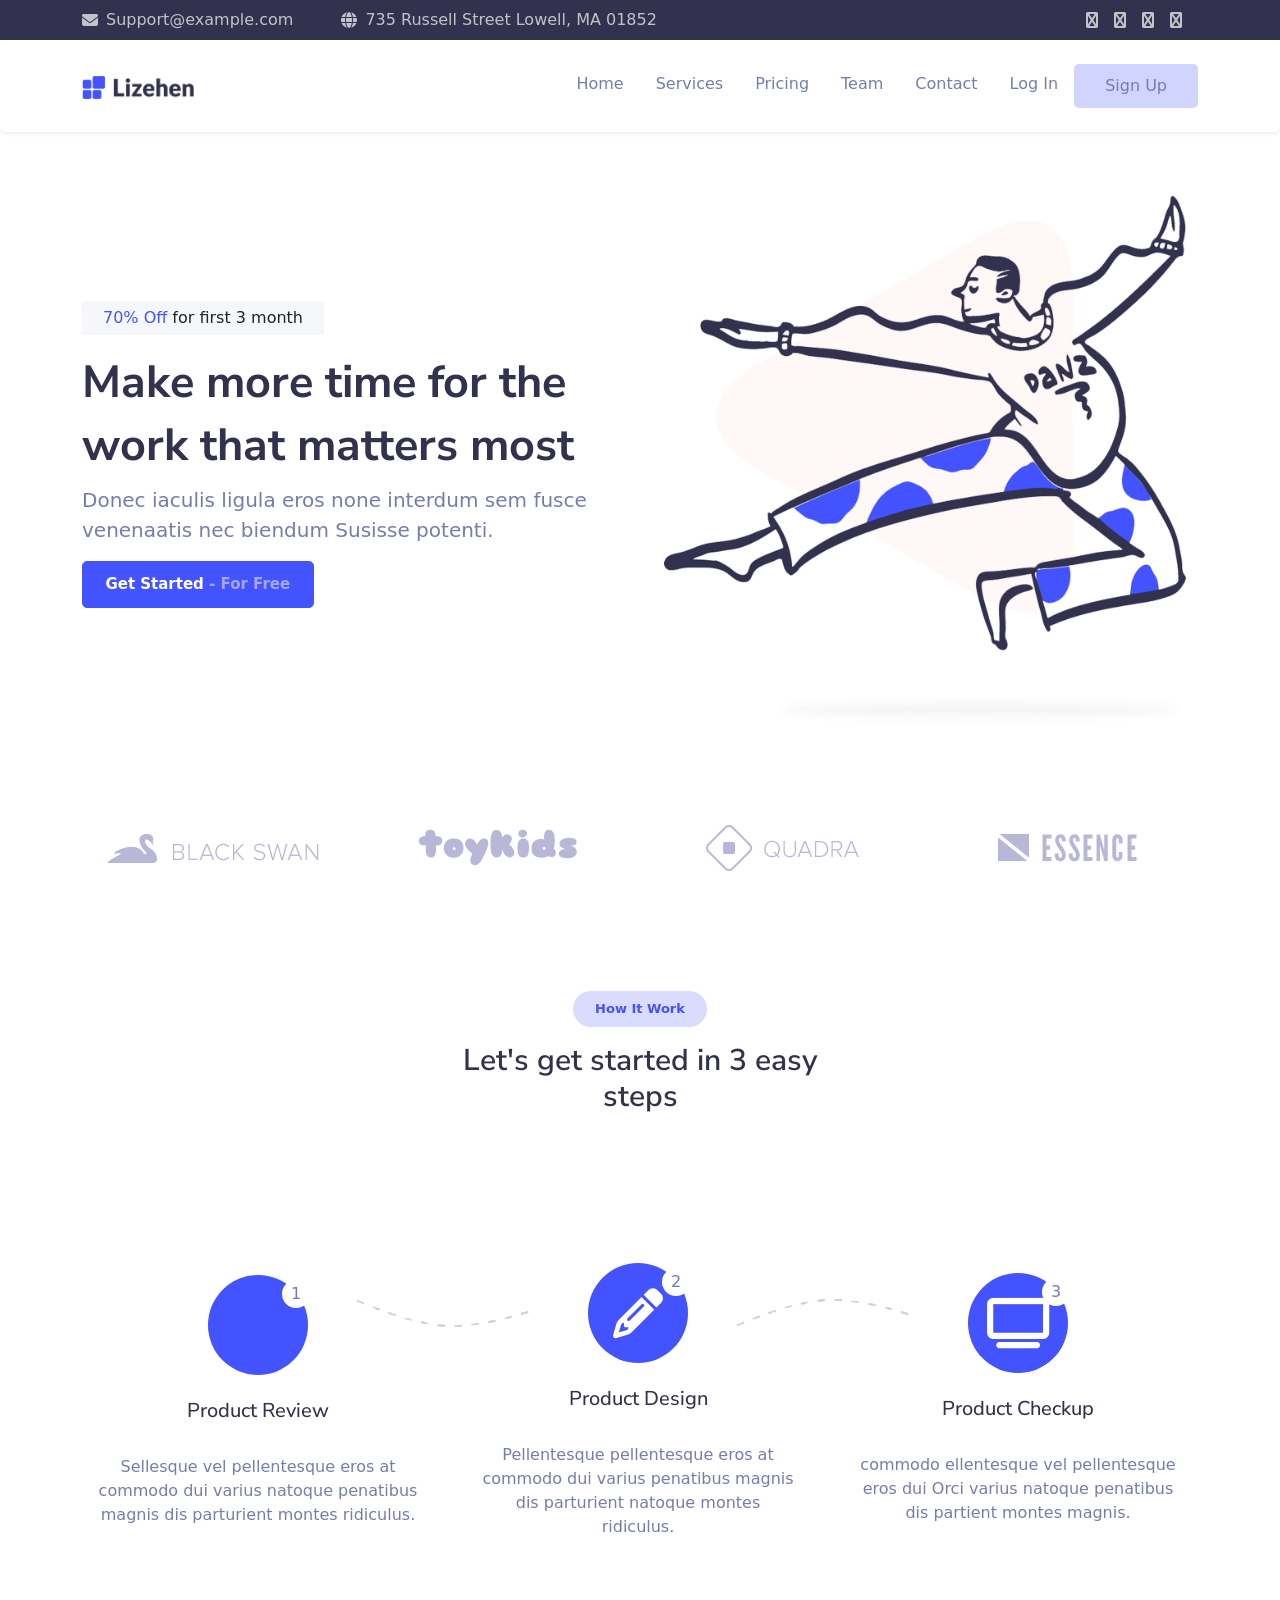
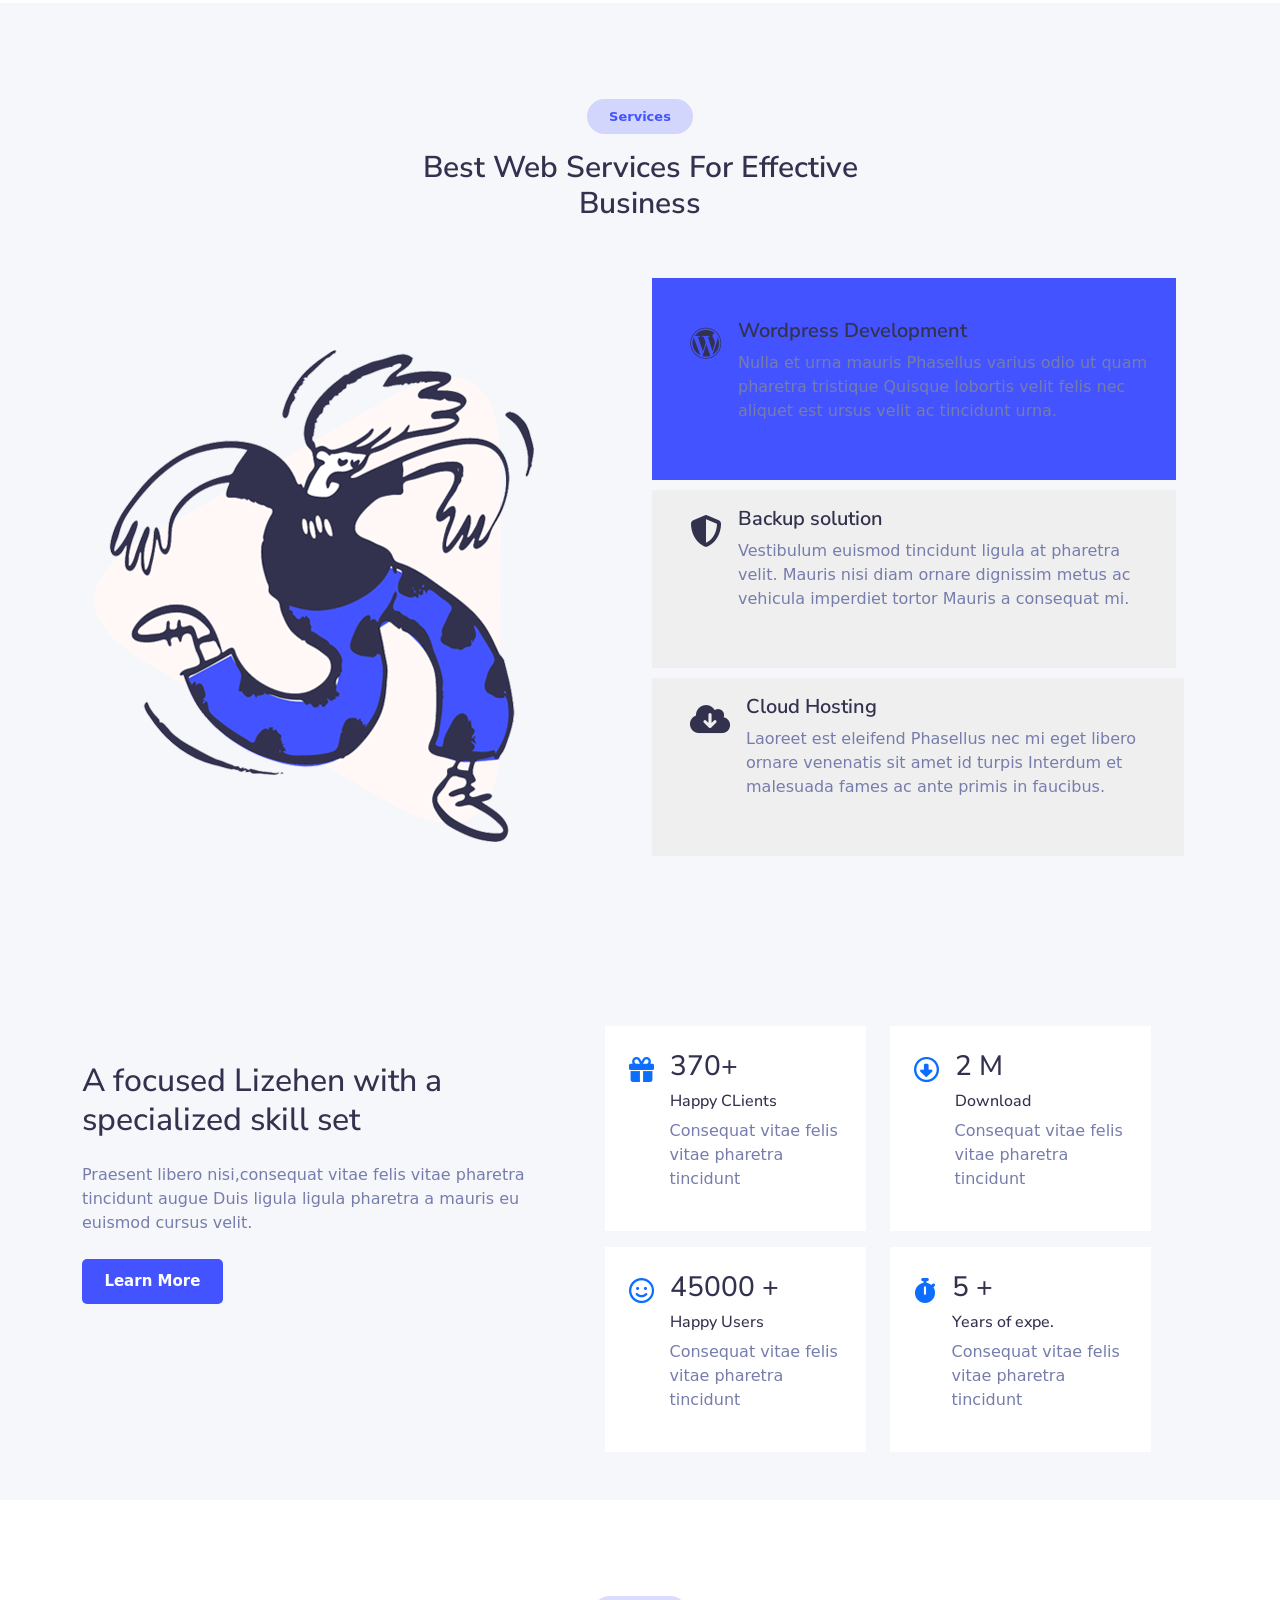
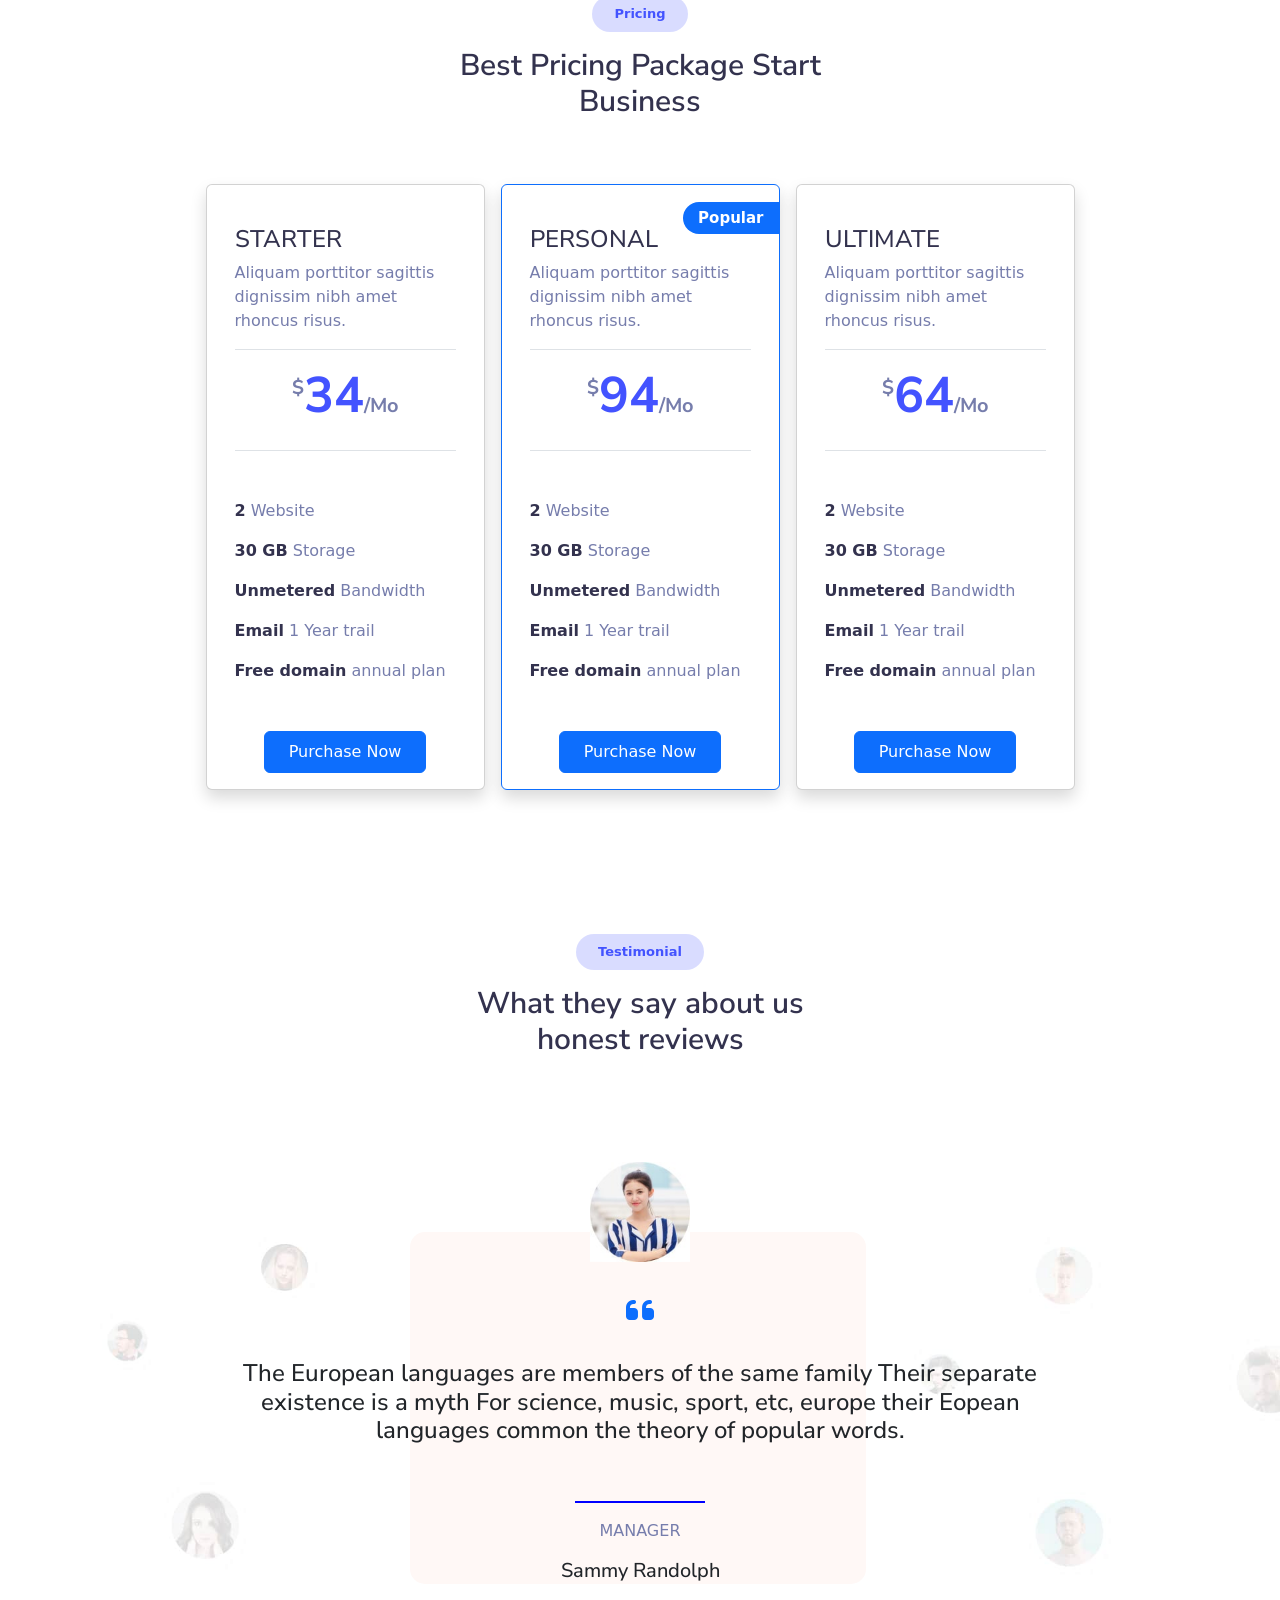
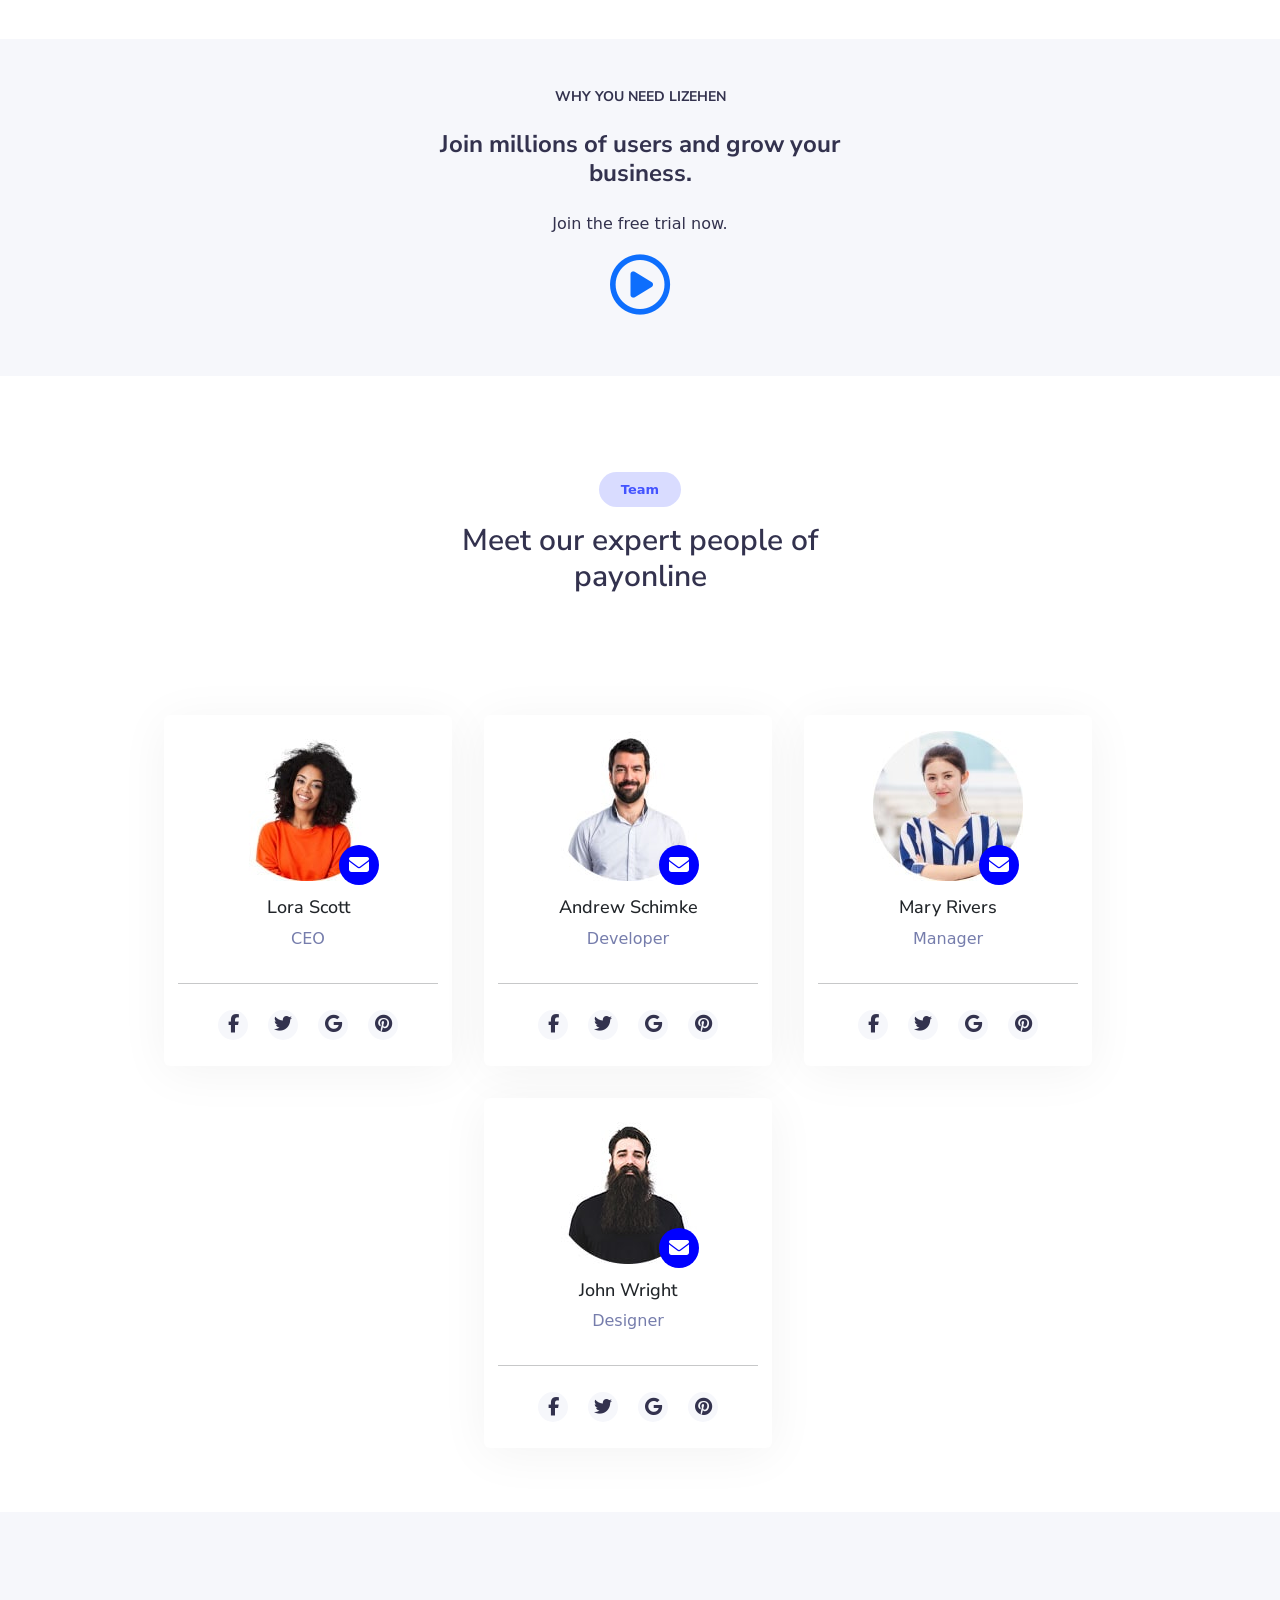
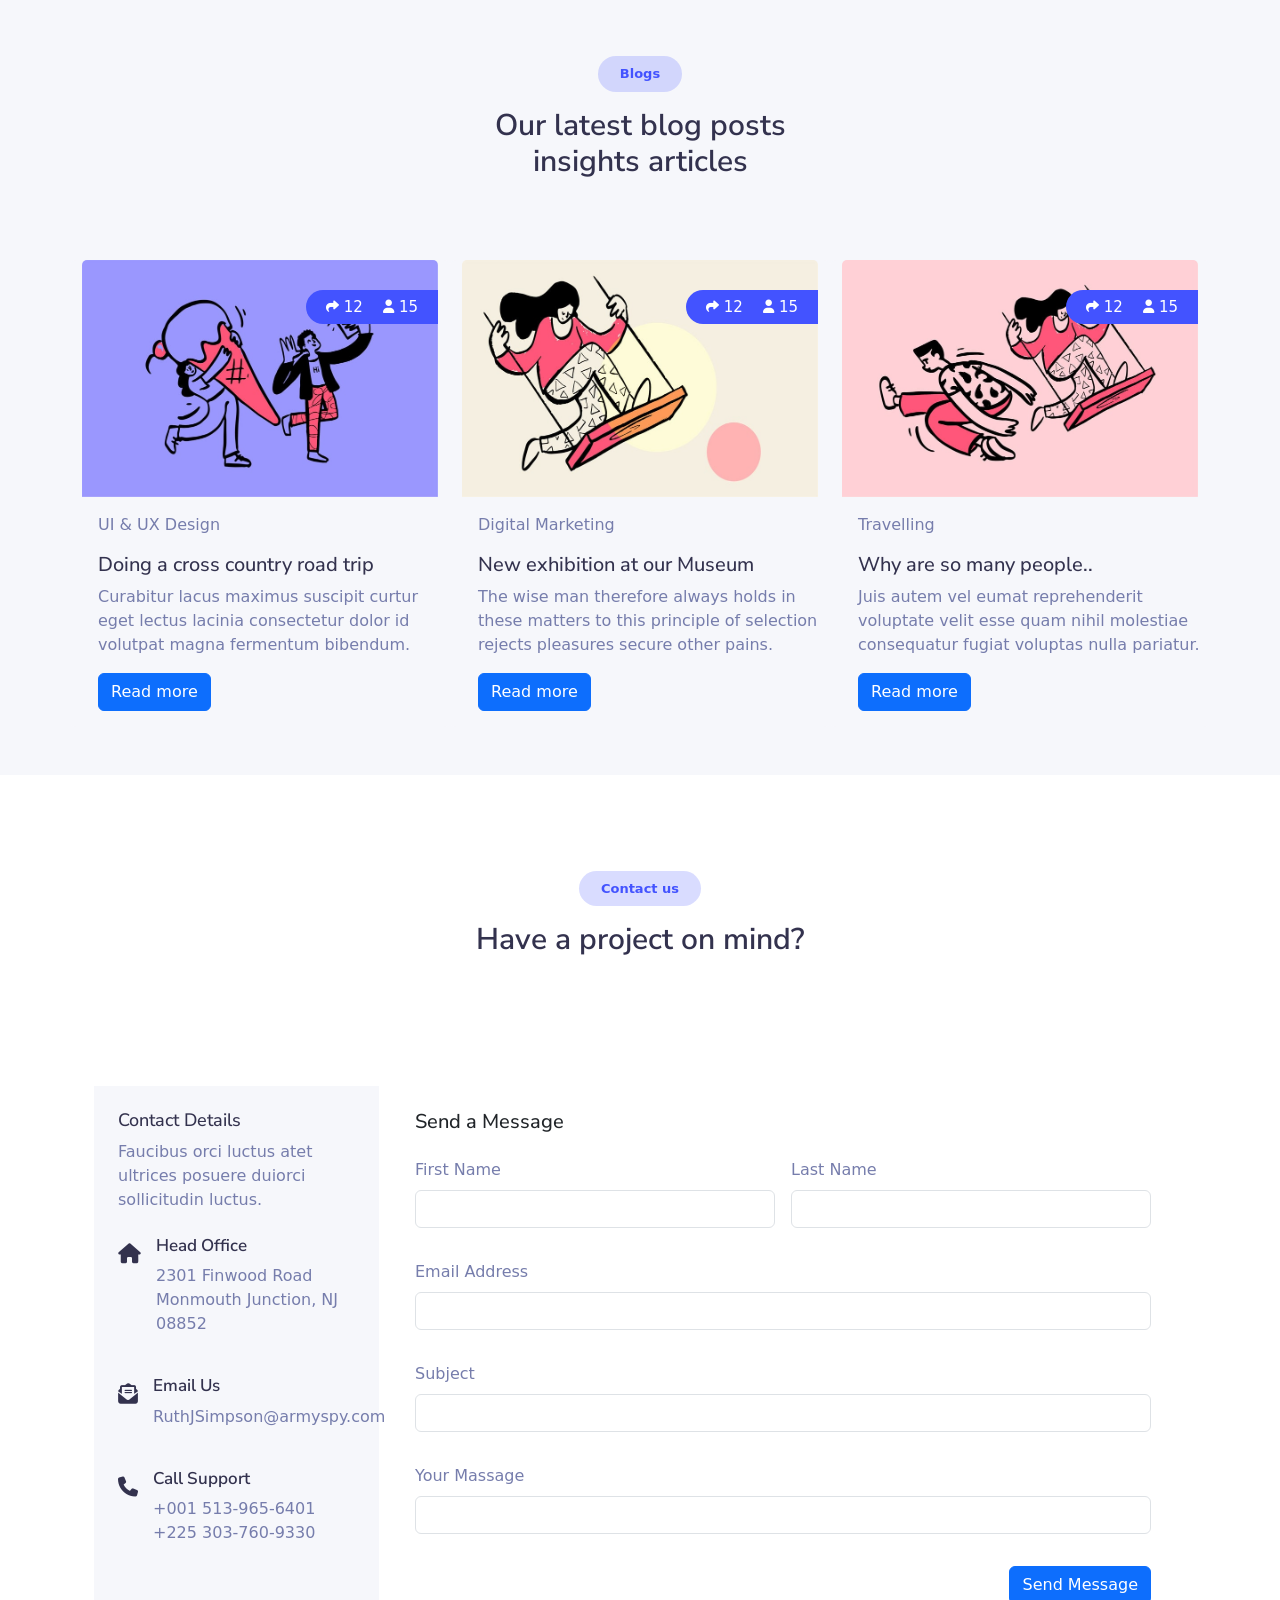
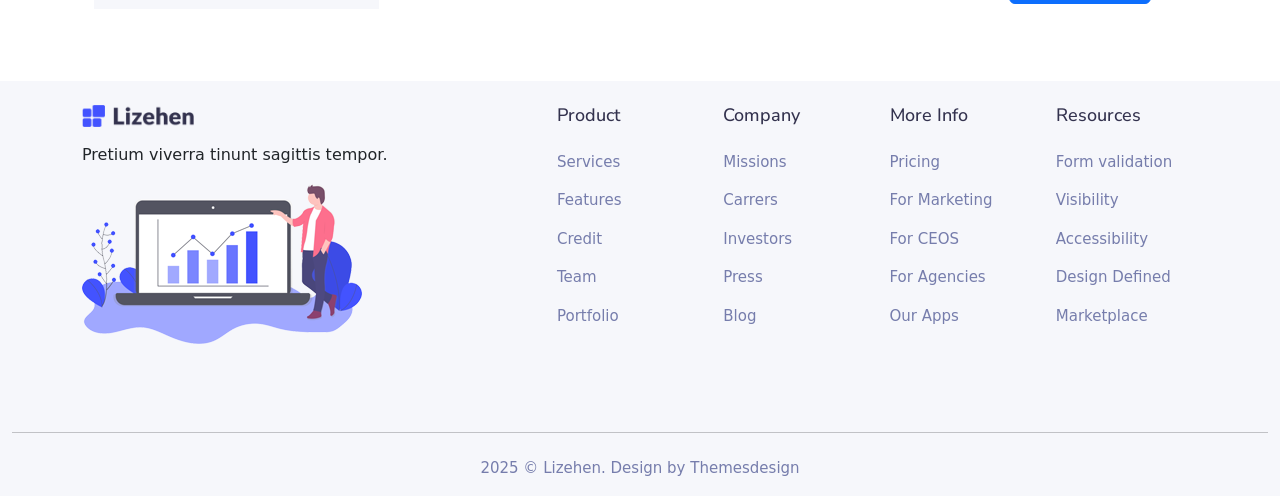
==== commit 94d7a486: "flickering error solve" ====
--- a/index.html
+++ b/index.html
@@ -6,15 +6,73 @@
   <meta http-equiv="X-UA-Compatible" content="IE=edge">
   <meta name="viewport" content="width=device-width, initial-scale=1.0" />
   <link href='https://fonts.googleapis.com/css?family=Nunito Sans' rel='stylesheet'>
-  <script src="js/jquery.min.js"></script>
+  <link href="https://cdn.jsdelivr.net/npm/bootstrap@5.0.2/dist/css/bootstrap.min.css" rel="stylesheet"/>
   <link rel="stylesheet" href="https://cdnjs.cloudflare.com/ajax/libs/font-awesome/6.7.2/css/all.min.css" />
-  <script src="js/include-html-min.js"></script>
+  <!-- <link rel="stylesheet" href="https://cdnjs.cloudflare.com/ajax/libs/font-awesome/4.7.0/css/font-awesome.min.css" /> -->
+  <!-- <script src="js/include-html-min.js"></script>
+  <script src="js/jquery.min.js"></script> -->
+  <link href="css/bootstrap.min.css" rel="stylesheet"/>
+  <script src="script.js"></script>
   <link rel="stylesheet" href="style.css" />
   <title>Home Page</title>
 </head>
 
 <body>
-  <div include-html="header.html" id="header_file"></div>
+  <div class="container-fluid main d-none d-lg-block">
+    <div class="container text-white d-flex justify-content-between">
+      <div class="d-flex align-items-center py-2 main-1">
+        <i class="fa fa-envelope pe-2" aria-hidden="true"></i>
+        <a class="pe-5 text-decoration-none">Support@example.com</a>
+        <i class="fa fa-globe pe-2" aria-hidden="true"></i>
+        <a class="text-decoration-none" href="#">735 Russell Street Lowell, MA 01852</a>
+      </div>
+      <div class="d-flex align-items-center">
+        <i class="fa fa-facebook pe-3" aria-hidden="true"></i>
+        <i class="fa fa-twitter pe-3" aria-hidden="true"></i>
+        <i class="fa fa-instagram pe-3" aria-hidden="true"></i>
+        <i class="fa fa-google-plus pe-3" aria-hidden="true"></i>
+      </div>
+    </div>
+  </div>
+  <div class="header shadow-sm p-3 mb-5 bg-body rounded" id="myHeader">
+    <nav class="navbar navbar-expand-lg bg-white">
+      <div class="container">
+        <a class="navbar-brand" href="#">
+          <img src="./images/logo-dark.png" class="logo" />
+        </a>
+        <button class="navbar-toggler" type="button" data-bs-toggle="collapse" data-bs-target="#navbarNavDropdown"
+          aria-controls="navbarSupportedContent" aria-expanded="false" aria-label="Toggle navigation">
+          <span class="navbar-toggler-icon"></span>
+        </button>
+        <div class="collapse navbar-collapse" id="navbarNavDropdown">
+          <ul class="navbar-nav ms-auto">
+            <li class="nav-item">
+              <a class="px-3 nav-link" href="#">Home</a>
+            </li>
+            <li class="nav-item">
+              <a class="px-3 nav-link" href="#">Services <span class="sr-only"></span></a>
+            </li>
+            <li class="nav-item">
+              <a class="px-3 nav-link" href="#">Pricing</a>
+            </li>
+            <li class="nav-item">
+              <a class="px-3 nav-link" href="#">Team</a>
+            </li>
+            <li class="nav-item">
+              <a class="px-3 nav-link" href="#">Contact</a>
+            </li>
+            <li class="nav-item">
+              <a class="px-3 nav-link" href="#">Log In</a>
+            </li>
+            <li class="nav-item singup-btn">
+              <a class="px-3 nav-link" href="#">Sign Up</a>
+            </li>
+          </ul>
+        </div>
+    </nav>
+  </div>
+
+  <!-- <div include-html="header.html" id="header_file"></div> -->
   <div class="container mt-5 mb-5">
     <div class="row d-flex-justify-content-center align-items-center">
       <div class="col-lg-6 col-sm-12 ">
@@ -744,6 +802,26 @@
     </div>
   </div>
   </div>
-</body>
-
-</html>+  <!-- header sticky JS start -->
+  <script>
+    window.onscroll = function () {
+      myFunction();
+    };
+
+    var header = document.getElementById("myHeader");
+    var sticky = header.offsetTop;
+
+    function myFunction() {
+      if (window.pageYOffset > sticky) {
+        header.classList.add("sticky");
+      } else {
+        header.classList.remove("sticky");
+      }
+    }
+  </script>
+   <!-- header sticky js end -->
+   <script src="https://cdn.jsdelivr.net/npm/@popperjs/core@2.9.2/dist/umd/popper.min.js"></script>
+    <script src="https://cdn.jsdelivr.net/npm/bootstrap@5.0.2/dist/js/bootstrap.min.js"></script>
+  </body>
+
+</html>
--- a/style.css
+++ b/style.css
@@ -1,18 +1,54 @@
-body{
-    margin:0 auto;
-}
-.spinner-wrapper {
-  background-color: #fff;
+/* header css start */
+.logo {
+  width: 7rem;
+}
+
+.main {
+  background-color: #33324e;
+}
+
+.main-1 a,
+i {
+  color: rgba(255, 255, 255, 0.7);
+}
+
+.collapse ul li a {
+  color: #767dac;
+}
+
+.singup-btn {
+  background: 1px solid black;
+  padding: 2px 15px;
+  border-radius: 5px;
+  background-color: rgba(67, 83, 255, 0.25);
+  color: #4353ff;
+}
+
+.singup-btn a {
+  color: #4353ff;
+}
+
+.sticky {
   position: fixed;
   top: 0;
-  left: 0;
   width: 100%;
-  height: 100%;
-  z-index: 9999;
-  display: flex;
-  justify-content: center;
-  align-items: center;
-  transition: all 0.2s;
+  z-index: 99;
+}
+
+
+@media all and (max-width: 991px) {
+  .singup-btn {
+    padding: 0px 0px;
+    border-radius: 5px;
+    background-color: #fff;
+    color: black;
+  } 
+}
+
+/* header css end */
+body{
+  margin: 0;
+  padding: 0;
 }
 h1,
 h2,
@@ -20,693 +56,693 @@
 h4,
 h5,
 h6 {
-  font-family: "Nunito Sans", sans-serif;
+font-family: "Nunito Sans", sans-serif;
 }
 
 .spinner-border {
-  height: 60px;
-  width: 60px;
+height: 60px;
+width: 60px;
 }
 
 .hero-label {
-  background-color: #f6f7fb;
-  border: 1px solid #f6f6f6;
-  border-radius: 4px;
-  padding: 4px 20px;
+background-color: #f6f7fb;
+border: 1px solid #f6f6f6;
+border-radius: 4px;
+padding: 4px 20px;
 }
 
 #hero-h1 {
+font-weight: 700;
+line-height: 1.4;
+font-family: "Nunito Sans", sans-serif;
+font-size: 45px;
+color: #33324e;
+}
+
+#hero-p {
+font-size: 20px;
+color: #767dac;
+}
+
+.hero-btn {
+background-color: #4353ff;
+color: #fff;
+border: 1px solid #4353ff;
+font-size: 15px;
+otline: none;
+padding: 0.7rem 1.4rem;
+font-weight: 600;
+transition: all 0.4s;
+border-radius: 5px;
+}
+
+.butn:link,
+.butn:visited {
+display: inline-flex;
+background-image: linear-gradient(90deg, #501aa8, #870de8);
+position: relative;
+overflow: hidden;
+transition: all 0.3s ease-in-out;
+}
+.butn::before {
+content: "";
+position: absolute;
+transform: rotate(35deg);
+transition: all 3000ms cubic-bezier(0.19, 1, 0.22, 1);
+}
+.butn::after {
+content: "";
+position: absolute;
+transform: rotate(35deg);
+transition: all 3000ms cubic-bezier(0.19, 1, 0.22, 1);
+width: 8rem;
+}
+
+.butn:hover,
+.butn:active {
+transform: translateY(-3px);
+}
+
+#hero-span-one {
+color: #4353ff;
+}
+
+#hero-span-two {
+color: #ffffff80;
+}
+
+/* .img{
+  min-height: 558px;
+  min-width: 546px;   
+}
+
+.img img{
+  width: 85%;
+  height: 90%;
+} */
+
+.label-work p {
+background-color: rgba(67, 83, 255, 0.2);
+padding: 8px 22px;
+border-radius: 30px;
+color: #4353ff;
+display: inline;
+font-size: 13px;
+}
+
+.label-work h3 {
+font-weight: 600;
+font-size: 30px;
+color: #33324e;
+}
+
+.icon {
+background-color: #4353ff;
+height: 100px;
+width: 100px;
+line-height: 100px;
+border-radius: 50%;
+}
+
+.icon i {
+font-size: 50px;
+color: #fff;
+}
+
+.bulb p {
+background-color: #fff;
+height: 28px;
+width: 28px;
+border-radius: 50%;
+color: #4353ff;
+font-size: 15px;
+}
+
+.bulb {
+position: absolute;
+top: 5px;
+right: -4px;
+width: 30px;
+}
+
+/* .card h5{
+  font-size: 1.25rem;
   font-weight: 700;
   line-height: 1.4;
-  font-family: "Nunito Sans", sans-serif;
-  font-size: 45px;
-  color: #33324e;
-}
-
-#hero-p {
-  font-size: 20px;
+}
+
+.card p{
   color: #767dac;
-}
-
-.hero-btn {
-  background-color: #4353ff;
-  color: #fff;
-  border: 1px solid #4353ff;
-  font-size: 15px;
-  otline: none;
-  padding: 0.7rem 1.4rem;
-  font-weight: 600;
-  transition: all 0.4s;
-  border-radius: 5px;
-}
-
-.butn:link,
-.butn:visited {
-  display: inline-flex;
-  background-image: linear-gradient(90deg, #501aa8, #870de8);
-  position: relative;
-  overflow: hidden;
-  transition: all 0.3s ease-in-out;
-}
-.butn::before {
-  content: "";
-  position: absolute;
-  transform: rotate(35deg);
-  transition: all 3000ms cubic-bezier(0.19, 1, 0.22, 1);
-}
-.butn::after {
-  content: "";
-  position: absolute;
-  transform: rotate(35deg);
-  transition: all 3000ms cubic-bezier(0.19, 1, 0.22, 1);
-  width: 8rem;
-}
-
-.butn:hover,
-.butn:active {
-  transform: translateY(-3px);
-}
-
-#hero-span-one {
-  color: #4353ff;
-}
-
-#hero-span-two {
-  color: #ffffff80;
-}
-
-/* .img{
-    min-height: 558px;
-    min-width: 546px;   
-}
-
-.img img{
-    width: 85%;
-    height: 90%;
-} */
-
-.label-work p {
-  background-color: rgba(67, 83, 255, 0.2);
-  padding: 8px 22px;
-  border-radius: 30px;
-  color: #4353ff;
-  display: inline;
-  font-size: 13px;
-}
-
-.label-work h3 {
-  font-weight: 600;
-  font-size: 30px;
-  color: #33324e;
-}
-
-.icon {
-  background-color: #4353ff;
-  height: 100px;
-  width: 100px;
-  line-height: 100px;
-  border-radius: 50%;
-}
-
-.icon i {
-  font-size: 50px;
-  color: #fff;
-}
-
-.bulb p {
-  background-color: #fff;
-  height: 28px;
-  width: 28px;
-  border-radius: 50%;
-  color: #4353ff;
-  font-size: 15px;
-}
-
-.bulb {
-  position: absolute;
-  top: 5px;
-  right: -4px;
-  width: 30px;
-}
-
-/* .card h5{
-    font-size: 1.25rem;
-    font-weight: 700;
-    line-height: 1.4;
-}
-
-.card p{
-    color: #767dac;
-    font-size: 18px;
+  font-size: 18px;
 } */
 .card-div {
-  position: relative;
+position: relative;
 }
 
 .custom-space {
-  top: 70px;
-  left: 350px;
+top: 70px;
+left: 350px;
 }
 
 .custom-space1 {
-  top: 70px;
-  left: 340px;
+top: 70px;
+left: 340px;
 }
 
 .service {
-  background-color: #f6f7fb;
+background-color: #f6f7fb;
 }
 
 .service-hero h5 {
-  color: #33324e;
-  font-size: 1.25rem;
-  font-weight: 600;
+color: #33324e;
+font-size: 1.25rem;
+font-weight: 600;
 }
 
 .service-hero p {
-  color: #767dac;
-  text-align: start;
+color: #767dac;
+text-align: start;
 }
 
 .i i {
-  font-size: 25px;
+font-size: 25px;
 }
 
 .service-part-two h2 {
-  color: #33324e;
+color: #33324e;
 }
 
 .service-part-two p {
-  color: #767dac;
+color: #767dac;
 }
 
 .service-part-two a {
-  background-color: #4353ff;
-  padding: 0.7rem 1.4rem;
-  font-size: 15px;
-  border-radius: 5px;
-  color: #fff;
-  text-decoration: none;
+background-color: #4353ff;
+padding: 0.7rem 1.4rem;
+font-size: 15px;
+border-radius: 5px;
+color: #fff;
+text-decoration: none;
 }
 
 .service-part-two-right h3 {
-  color: #33324e;
+color: #33324e;
 }
 
 .service-part-two-right h6 {
-  color: #33324e;
+color: #33324e;
 }
 
 .service-part-two-right p {
-  color: #767dac;
+color: #767dac;
 }
 
 .wd i {
-  color: #33324e;
+color: #33324e;
 }
 
 .button-word.active,
 .button-word:hover {
-  background-color: #4353ff;
-  color: #fff;
+background-color: #4353ff;
+color: #fff;
 }
 
 .bg-serv {
-  background-color: #f6f7fb;
+background-color: #f6f7fb;
 }
 
 .service h2 {
-  font-size: 1.75rem;
-  font-weight: 700;
-  color: #33324e;
+font-size: 1.75rem;
+font-weight: 700;
+color: #33324e;
 }
 
 .service p {
-  color: #767dac;
-  font-size: 18px;
+color: #767dac;
+font-size: 18px;
 }
 
 .service a {
-  text-decoration: none;
-  font-size: 18px;
-  background-color: #4353ff;
-  padding: 0.7rem 1.4rem;
-  border-radius: 5px;
-  color: #fff;
+text-decoration: none;
+font-size: 18px;
+background-color: #4353ff;
+padding: 0.7rem 1.4rem;
+border-radius: 5px;
+color: #fff;
 }
 
 .service-right-one i {
-  font-size: 30px;
-  padding-top: 20px;
+font-size: 30px;
+padding-top: 20px;
 }
 
 .pricing-span {
-  color: #767dac;
-  font-size: 20px;
+color: #767dac;
+font-size: 20px;
 }
 
 .card-body h1 {
-  font-size: 50px;
-  font-weight: 700;
-  color: #4353ff;
+font-size: 50px;
+font-weight: 700;
+color: #4353ff;
 }
 
 .pricing-card:hover {
-  border: 1px solid #4353ff;
+border: 1px solid #4353ff;
 }
 
 .bg {
-  background-image: url("./images/bg-4.jpg");
+background-image: url("./images/bg-4.jpg");
+width: auto;
+height: auto;
+background-size: cover;
+background-position: center center;
+}
+
+.bg-in-bg img {
+width: auto;
+height: 100px;
+object-fit: contain;
+border-radius: 50%;
+}
+
+.zxz {
+position: relative;
+z-index: 1;
+}
+.back-colo {
+position: absolute;
+top: 70px;
+left: 390px;
+height: 82%;
+width: 40%;
+background: #fff8f6;
+border-radius: 15px;
+z-index: -1;
+opacity: 1;
+}
+
+.mx {
+background-color: #f6f7fb;
+padding-top: 50px;
+padding-bottom: 90px;
+}
+
+.mx-in a {
+text-decoration: none;
+font-size: 30px;
+}
+
+.mx-in h6 {
+font-size: 14px;
+color: #33324e;
+}
+
+.mx-in h2 {
+font-size: 24px;
+color: #33324e;
+font-weight: 700;
+}
+
+.mx-in p {
+color: #33324e;
+font-size: 16px;
+}
+
+.ms img {
+width: 150px;
+height: 150px;
+}
+
+.ms-hr {
+min-width: 260px;
+}
+
+.ms-i {
+background-color: #f6f7fb;
+height: 30px;
+width: 30px;
+border-radius: 50%;
+margin: 10px;
+display: flex;
+justify-content: center;
+align-items: center;
+}
+
+.ms-i i {
+color: #33324e;
+font-size: 18px;
+}
+
+.msg-i {
+font-size: 20px;
+background-color: blue;
+height: 40px;
+width: 40px;
+border-radius: 50%;
+display: flex;
+justify-content: center;
+align-items: center;
+}
+
+.msg-i {
+position: absolute;
+top: 130px;
+left: 175px;
+}
+
+.blog {
+background-color: #f6f7fb;
+}
+.block-card {
+background-color: #f6f7fb;
+}
+.block-card h5 {
+color: #33324e;
+font-size: 20px;
+}
+
+.block-card p {
+color: #767dac;
+font-size: 16px;
+}
+
+.contact-bg {
+background-color: #f6f7fb;
+}
+
+.contact-bg h5 {
+font-size: 18px;
+color: #33324e;
+}
+
+.contact-bg p {
+color: #767dac;
+font-size: 16px;
+}
+
+.contact-i i {
+margin-top: 8px;
+margin-right: 15px;
+font-size: 20px;
+color: #33324e;
+}
+
+.contact-i-in h5 {
+color: #33324e;
+font-size: 17px;
+font-weight: 600;
+}
+
+.contact-i-in p {
+color: #767dac;
+}
+
+.form-label {
+color: #767dac;
+}
+
+.footer {
+background-color: #f6f7fb;
+}
+
+.flogo {
+width: 7rem;
+display: flex;
+justify-content: center;
+align-items: center;
+}
+
+.fp h5 {
+font-size: 18px;
+color: #33324e;
+}
+
+.fp p {
+color: #767dac;
+font-size: 15px;
+}
+
+.product-title h5 {
+font-size: 20px;
+color: #33324e;
+}
+
+.product-title p {
+font-size: 16px;
+color: #767dac;
+}
+
+.pri-card h4 {
+font-size: 24px;
+color: #33324e;
+}
+
+.pri-card p {
+font-size: 16px;
+color: #767dac;
+}
+
+.pri-card p span {
+font-size: 16px;
+color: #33324e;
+}
+
+.team-card h5 {
+font-size: 18px;
+}
+
+.team-card p {
+font-size: 16px;
+color: #767dac;
+}
+
+/* .service-img{
+  width: 440px;
+  height: 492px;
+} */
+
+.ui-up {
+background-color: #4353ff;
+color: #fff;
+padding: 6px 20px;
+position: absolute;
+border-radius: 20px 0px 0px 20px;
+top: 30px;
+right: 12px;
+}
+
+.ui-up-i i {
+font-size: 13px;
+margin-right: 5px;
+}
+.ui-up-ii i {
+font-size: 13px;
+margin-right: 5px;
+}
+
+.ui-up-i {
+display: flex;
+justify-content: center;
+align-items: center;
+}
+
+.ui-up-ii {
+display: flex;
+justify-content: center;
+align-items: center;
+}
+
+.ui-up-i span {
+font-size: 15px;
+margin-right: 20px;
+}
+.ui-up-ii span {
+font-size: 15px;
+}
+
+.popular p {
+padding: 5px 15px 5px 15px;
+border-radius: 20px 0px 0px 20px;
+font-size: 15px;
+position: absolute;
+top: 17px;
+right: 0px;
+}
+
+.ani-but button {
+border: none;
+margin-bottom: 10px;
+}
+
+.back-slider {
+bachground-color: red;
+position: absolute;
+}
+
+.line {
+border: 1px solid blue;
+width: 130px;
+}
+
+.back-pink {
+height: 350px;
+width: 350px;
+background-color: red;
+position: absolute;
+top: 20px;
+left: 470px;
+}
+
+.arrow {
+position: relative;
+left: 77%;
+top: 80px;
+z-index: 1;
+}
+
+.tw-1 {
+width: 32rem;
+}
+.tw-2 {
+width: 25rem;
+}
+.tw-3 {
+width: 20rem;
+}
+.tw-4 {
+width: 26rem;
+}
+.tw-5 {
+width: 22rem;
+}
+
+@media all and (max-width: 991px) {
+.tw-1 {
   width: auto;
-  height: auto;
-  background-size: cover;
-  background-position: center center;
-}
-
-.bg-in-bg img {
+}
+.tw-2 {
   width: auto;
-  height: 100px;
-  object-fit: contain;
-  border-radius: 50%;
-}
-
-.zxz {
-  position: relative;
-  z-index: 1;
-}
-.back-colo {
-  position: absolute;
-  top: 70px;
-  left: 390px;
-  height: 82%;
-  width: 40%;
-  background: #fff8f6;
-  border-radius: 15px;
-  z-index: -1;
-  opacity: 1;
-}
-
-.mx {
-  background-color: #f6f7fb;
-  padding-top: 50px;
-  padding-bottom: 90px;
-}
-
-.mx-in a {
-  text-decoration: none;
-  font-size: 30px;
-}
-
-.mx-in h6 {
-  font-size: 14px;
-  color: #33324e;
-}
-
-.mx-in h2 {
-  font-size: 24px;
-  color: #33324e;
-  font-weight: 700;
-}
-
-.mx-in p {
-  color: #33324e;
-  font-size: 16px;
-}
-
-.ms img {
-  width: 150px;
-  height: 150px;
-}
-
-.ms-hr {
-  min-width: 260px;
-}
-
-.ms-i {
-  background-color: #f6f7fb;
-  height: 30px;
-  width: 30px;
-  border-radius: 50%;
-  margin: 10px;
-  display: flex;
-  justify-content: center;
-  align-items: center;
-}
-
-.ms-i i {
-  color: #33324e;
-  font-size: 18px;
-}
-
-.msg-i {
-  font-size: 20px;
-  background-color: blue;
-  height: 40px;
-  width: 40px;
-  border-radius: 50%;
-  display: flex;
-  justify-content: center;
-  align-items: center;
-}
-
-.msg-i {
-  position: absolute;
-  top: 130px;
-  left: 175px;
-}
-
-.blog {
-  background-color: #f6f7fb;
-}
-.block-card {
-  background-color: #f6f7fb;
-}
-.block-card h5 {
-  color: #33324e;
-  font-size: 20px;
-}
-
-.block-card p {
-  color: #767dac;
-  font-size: 16px;
-}
-
-.contact-bg {
-  background-color: #f6f7fb;
-}
-
-.contact-bg h5 {
-  font-size: 18px;
-  color: #33324e;
-}
-
-.contact-bg p {
-  color: #767dac;
-  font-size: 16px;
-}
-
-.contact-i i {
-  margin-top: 8px;
-  margin-right: 15px;
-  font-size: 20px;
-  color: #33324e;
-}
-
-.contact-i-in h5 {
-  color: #33324e;
-  font-size: 17px;
-  font-weight: 600;
-}
-
-.contact-i-in p {
-  color: #767dac;
-}
-
-.form-label {
-  color: #767dac;
-}
-
-.footer {
-  background-color: #f6f7fb;
-}
-
-.flogo {
-  width: 7rem;
-  display: flex;
-  justify-content: center;
-  align-items: center;
-}
-
-.fp h5 {
-  font-size: 18px;
-  color: #33324e;
-}
-
-.fp p {
-  color: #767dac;
-  font-size: 15px;
-}
-
-.product-title h5 {
-  font-size: 20px;
-  color: #33324e;
-}
-
-.product-title p {
-  font-size: 16px;
-  color: #767dac;
-}
-
-.pri-card h4 {
-  font-size: 24px;
-  color: #33324e;
-}
-
-.pri-card p {
-  font-size: 16px;
-  color: #767dac;
-}
-
-.pri-card p span {
-  font-size: 16px;
-  color: #33324e;
-}
-
-.team-card h5 {
-  font-size: 18px;
-}
-
-.team-card p {
-  font-size: 16px;
-  color: #767dac;
-}
-
-/* .service-img{
-    width: 440px;
-    height: 492px;
-} */
-
-.ui-up {
-  background-color: #4353ff;
-  color: #fff;
-  padding: 6px 20px;
-  position: absolute;
-  border-radius: 20px 0px 0px 20px;
-  top: 30px;
-  right: 12px;
-}
-
-.ui-up-i i {
-  font-size: 13px;
-  margin-right: 5px;
-}
-.ui-up-ii i {
-  font-size: 13px;
-  margin-right: 5px;
-}
-
-.ui-up-i {
-  display: flex;
-  justify-content: center;
-  align-items: center;
-}
-
-.ui-up-ii {
-  display: flex;
-  justify-content: center;
-  align-items: center;
-}
-
-.ui-up-i span {
-  font-size: 15px;
-  margin-right: 20px;
-}
-.ui-up-ii span {
-  font-size: 15px;
-}
-
-.popular p {
-  padding: 5px 15px 5px 15px;
-  border-radius: 20px 0px 0px 20px;
-  font-size: 15px;
-  position: absolute;
-  top: 17px;
-  right: 0px;
-}
-
-.ani-but button {
-  border: none;
-  margin-bottom: 10px;
-}
-
-.back-slider {
-  bachground-color: red;
-  position: absolute;
-}
-
-.line {
-  border: 1px solid blue;
-  width: 130px;
-}
-
-.back-pink {
-  height: 350px;
-  width: 350px;
-  background-color: red;
-  position: absolute;
-  top: 20px;
-  left: 470px;
-}
-
-.arrow {
-  position: relative;
-  left: 77%;
-  top: 80px;
-  z-index: 1;
-}
-
-.tw-1 {
-  width: 32rem;
-}
-.tw-2 {
-  width: 25rem;
 }
 .tw-3 {
-  width: 20rem;
+  width: auto;
 }
 .tw-4 {
-  width: 26rem;
+  width: auto;
 }
 .tw-5 {
-  width: 22rem;
-}
-
-@media all and (max-width: 991px) {
-  .tw-1 {
-    width: auto;
-  }
-  .tw-2 {
-    width: auto;
-  }
-  .tw-3 {
-    width: auto;
-  }
-  .tw-4 {
-    width: auto;
-  }
-  .tw-5 {
-    width: auto;
-  }
+  width: auto;
+}
 }
 
 @media (min-width: 1200px) and (max-width: 1400px) {
-  .back-colo {
-    position: absolute;
-    top: 70px;
-    left: 340px;
-  }
+.back-colo {
+  position: absolute;
+  top: 70px;
+  left: 340px;
+}
 }
 
 @media (min-width: 992px) and (max-width: 1200px) {
-  .back-colo {
-    position: absolute;
-    top: 70px;
-    left: 290px;
-  }
+.back-colo {
+  position: absolute;
+  top: 70px;
+  left: 290px;
+}
 }
 
 @media (min-width: 768px) and (max-width: 992px) {
-  .back-colo {
-    position: absolute;
-    top: 70px;
-    left: 220px;
-  }
+.back-colo {
+  position: absolute;
+  top: 70px;
+  left: 220px;
+}
 }
 
 @media (min-width: 576px) and (max-width: 768px) {
-  .back-colo {
-    position: absolute;
-    top: 70px;
-    left: 160px;
-  }
+.back-colo {
+  position: absolute;
+  top: 70px;
+  left: 160px;
+}
 }
 
 @media (min-width: 554px) and (max-width: 576px) {
-  .back-colo {
-    position: absolute;
-    top: 70px;
-    left: 165px;
-  }
+.back-colo {
+  position: absolute;
+  top: 70px;
+  left: 165px;
+}
 }
 
 @media (min-width: 538px) and (max-width: 554px) {
-  .back-colo {
-    position: absolute;
-    top: 70px;
-    left: 160px;
-  }
+.back-colo {
+  position: absolute;
+  top: 70px;
+  left: 160px;
+}
 }
 
 @media (min-width: 520px) and (max-width: 538px) {
-  .back-colo {
-    position: absolute;
-    top: 70px;
-    left: 155px;
-  }
+.back-colo {
+  position: absolute;
+  top: 70px;
+  left: 155px;
+}
 }
 
 @media (min-width: 500px) and (max-width: 520px) {
-  .back-colo {
-    position: absolute;
-    top: 70px;
-    left: 148px;
-  }
+.back-colo {
+  position: absolute;
+  top: 70px;
+  left: 148px;
+}
 }
 
 @media (min-width: 480px) and (max-width: 500px) {
-  .back-colo {
-    position: absolute;
-    top: 70px;
-    left: 144px;
-  }
+.back-colo {
+  position: absolute;
+  top: 70px;
+  left: 144px;
+}
 }
 
 @media (min-width: 460px) and (max-width: 480px) {
-  .back-colo {
-    position: absolute;
-    top: 70px;
-    left: 140px;
-  }
+.back-colo {
+  position: absolute;
+  top: 70px;
+  left: 140px;
+}
 }
 
 @media (min-width: 450px) and (max-width: 460px) {
-  .back-colo {
-    position: absolute;
-    top: 70px;
-    left: 135px;
-  }
+.back-colo {
+  position: absolute;
+  top: 70px;
+  left: 135px;
+}
 }
 
 @media (min-width: 420px) and (max-width: 450px) {
-  .back-colo {
-    position: absolute;
-    top: 70px;
-    left: 127px;
-  }
+.back-colo {
+  position: absolute;
+  top: 70px;
+  left: 127px;
+}
 }
 
 @media (min-width: 400px) and (max-width: 420px) {
-  .back-colo {
-    position: absolute;
-    top: 70px;
-    left: 120px;
-  }
+.back-colo {
+  position: absolute;
+  top: 70px;
+  left: 120px;
+}
 }
 
 @media (min-width: 350px) and (max-width: 400px) {
-  .back-colo {
-    position: absolute;
-    top: 70px;
-    left: 110px;
-  }
-}
+.back-colo {
+  position: absolute;
+  top: 70px;
+  left: 110px;
+}
+}
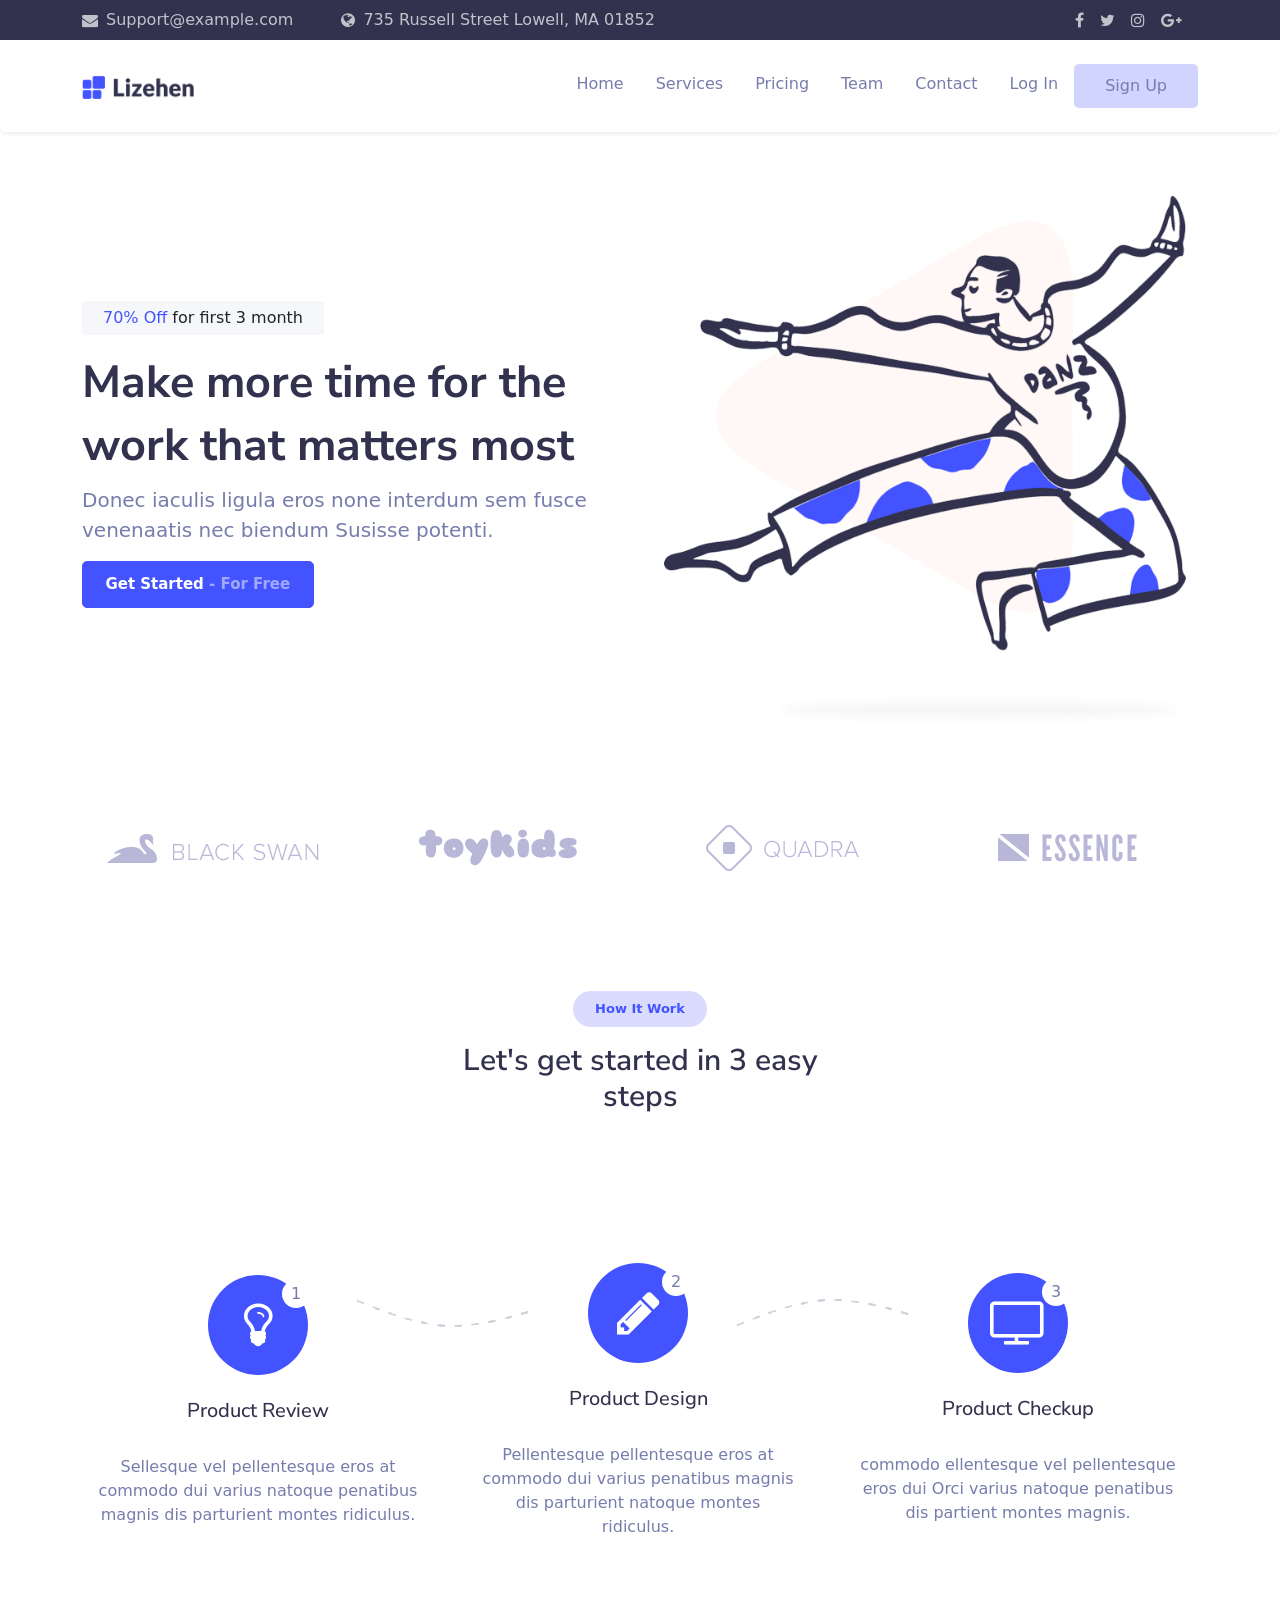
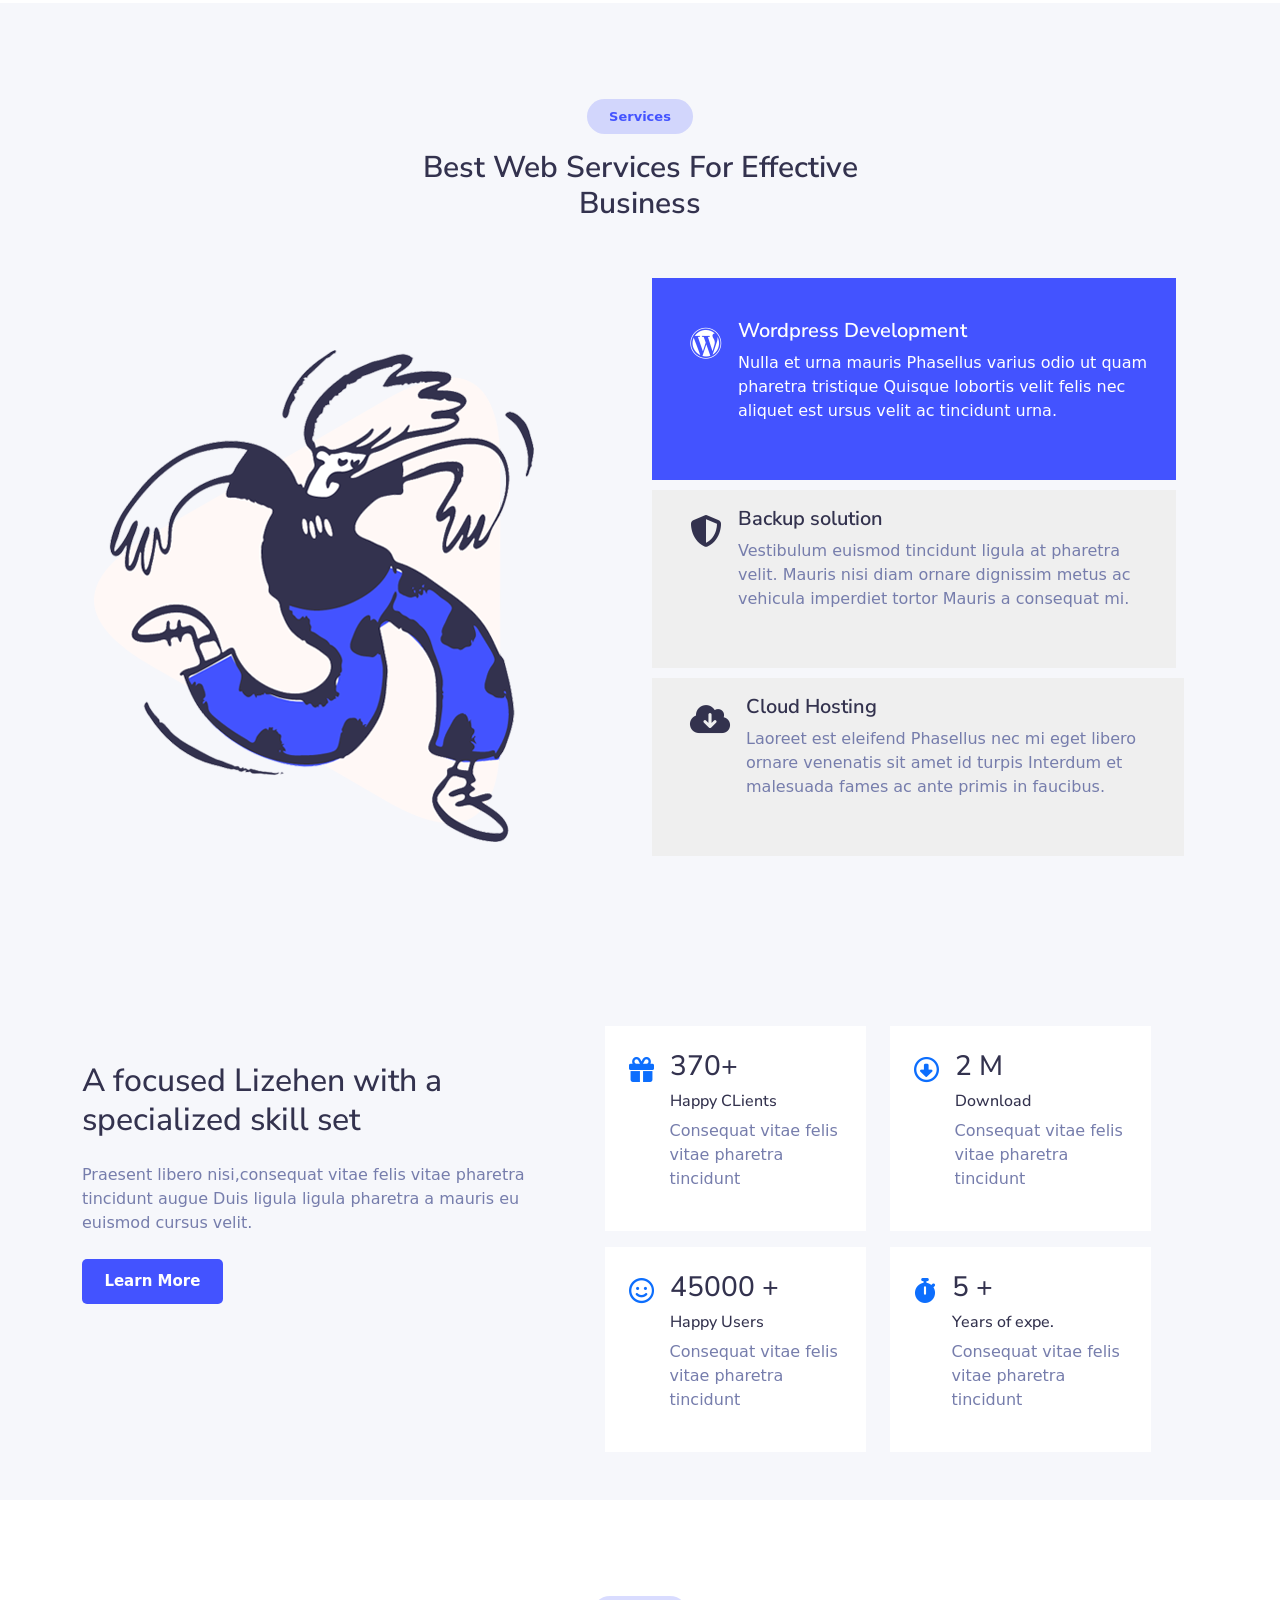
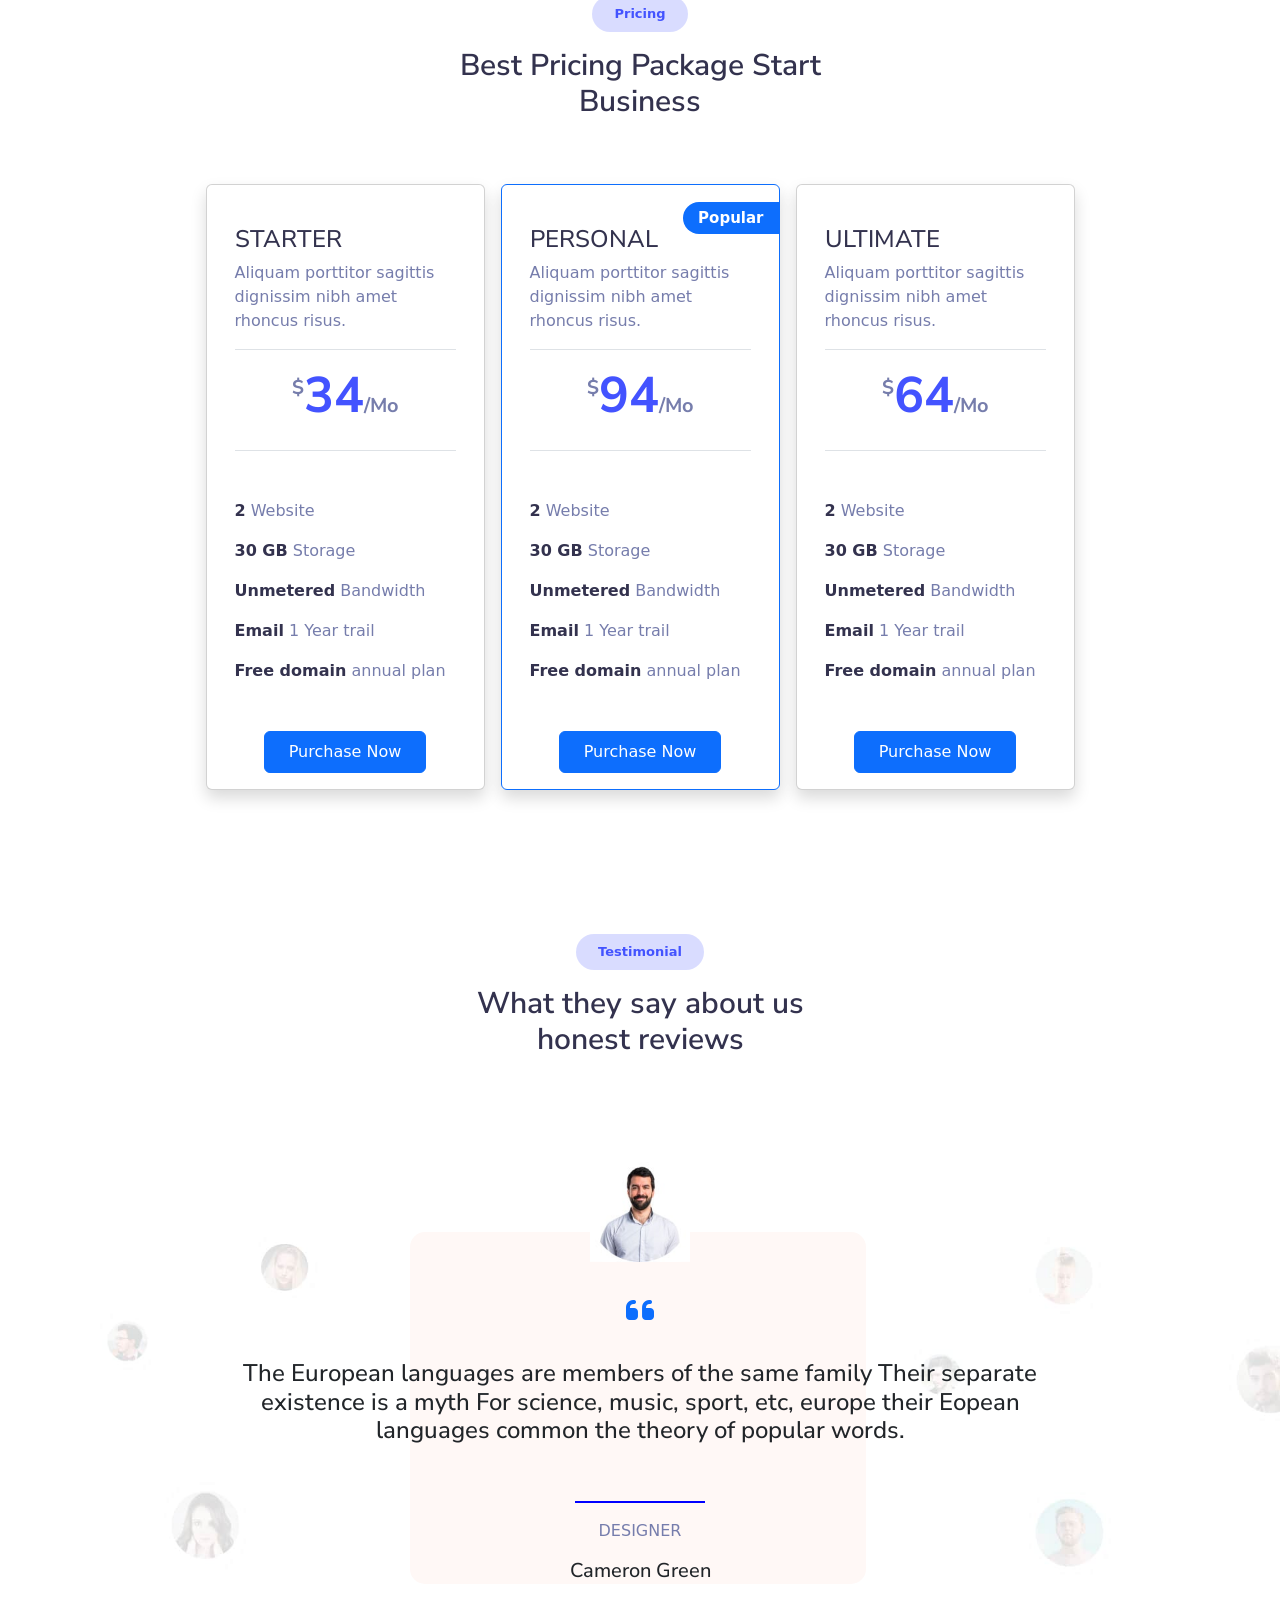
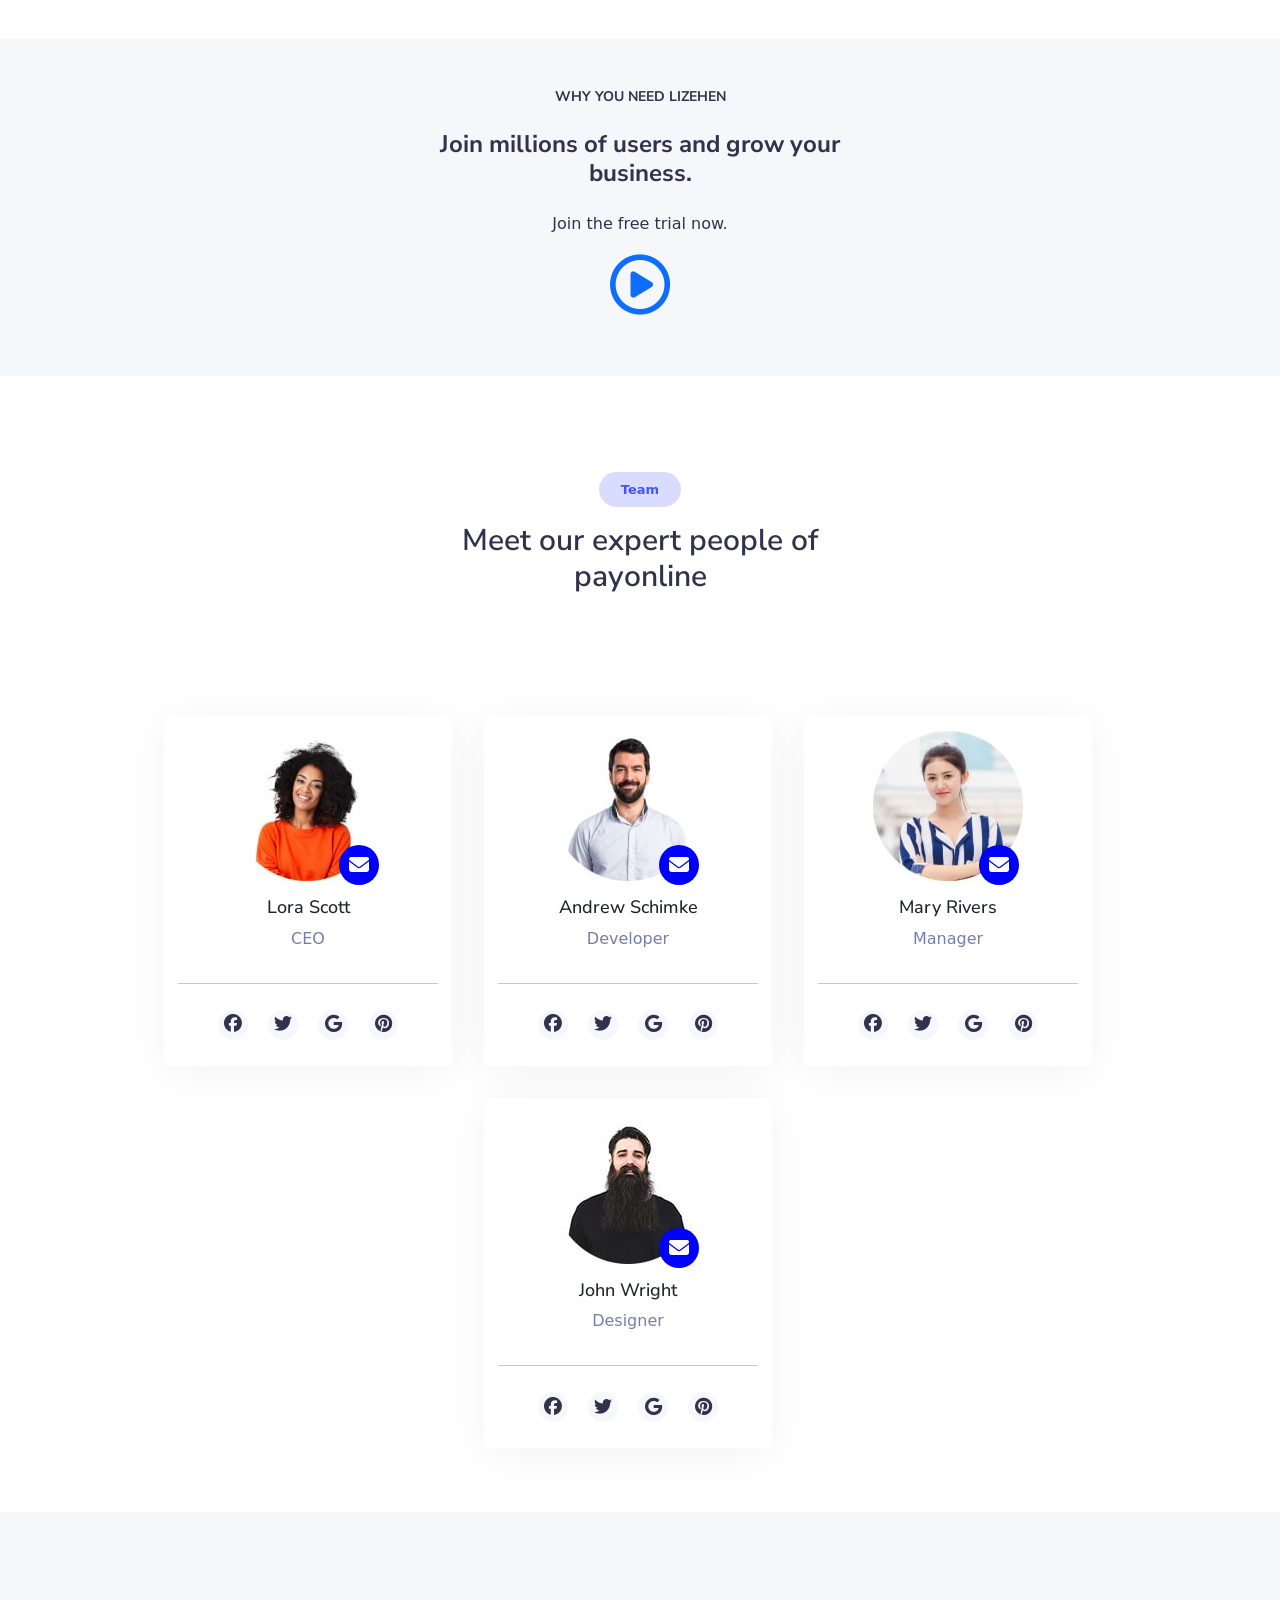
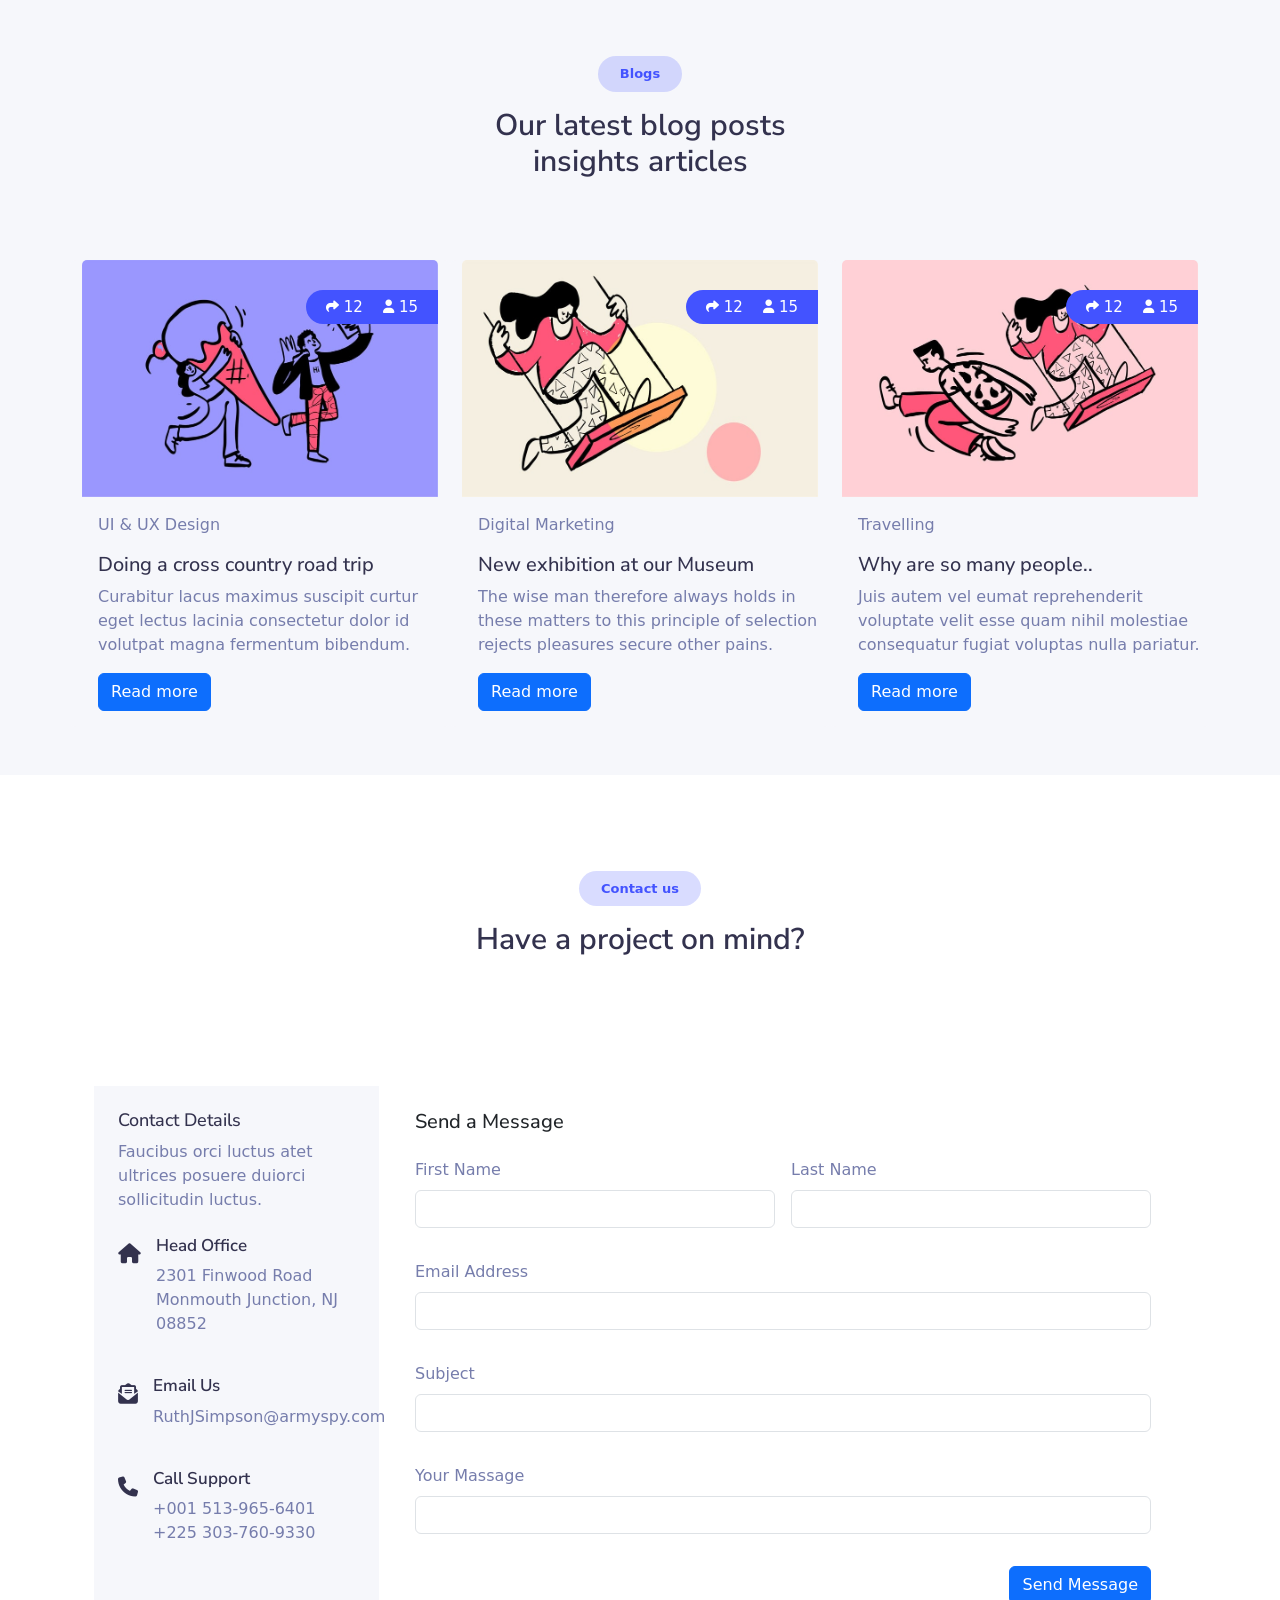
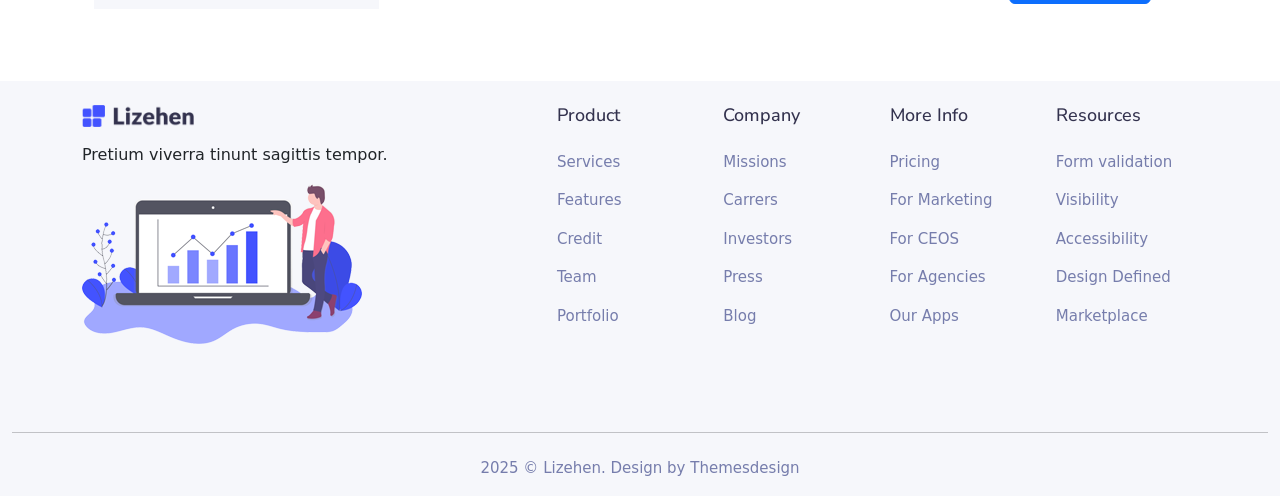
==== commit 7c673c9e: "flickering and all error done" ====
--- a/index.html
+++ b/index.html
@@ -6,13 +6,13 @@
   <meta http-equiv="X-UA-Compatible" content="IE=edge">
   <meta name="viewport" content="width=device-width, initial-scale=1.0" />
   <link href='https://fonts.googleapis.com/css?family=Nunito Sans' rel='stylesheet'>
-  <link href="https://cdn.jsdelivr.net/npm/bootstrap@5.0.2/dist/css/bootstrap.min.css" rel="stylesheet"/>
+  <link href="https://cdn.jsdelivr.net/npm/bootstrap@5.0.2/dist/css/bootstrap.min.css" rel="stylesheet" />
   <link rel="stylesheet" href="https://cdnjs.cloudflare.com/ajax/libs/font-awesome/6.7.2/css/all.min.css" />
-  <!-- <link rel="stylesheet" href="https://cdnjs.cloudflare.com/ajax/libs/font-awesome/4.7.0/css/font-awesome.min.css" /> -->
+  <link rel="stylesheet" href="https://cdnjs.cloudflare.com/ajax/libs/font-awesome/4.7.0/css/font-awesome.min.css" />
   <!-- <script src="js/include-html-min.js"></script>
   <script src="js/jquery.min.js"></script> -->
-  <link href="css/bootstrap.min.css" rel="stylesheet"/>
-  <script src="script.js"></script>
+  <link href="css/bootstrap.min.css" rel="stylesheet" />
+  
   <link rel="stylesheet" href="style.css" />
   <title>Home Page</title>
 </head>
@@ -205,7 +205,7 @@
             <div class="row">
               <div id="myDIV">
                 <button onclick="changeImage('./images/img-4.png')" class="button-word active">
-                  <div class="border-0 d-flex mb-4 p-3 wd mt-4 col-lg-12 col-sm-12">
+                  <div class="border-0 d-flex mb-4 p-3 wd1 mt-4 col-lg-12 col-sm-12">
                     <i class="fa-brands fa-wordpress fa-2xl mx-3  pt-4"></i>
                     <div class="service-hero">
                       <h5 class="d-flex justify-content-start align-items-start">Wordpress Development</h5>
@@ -218,9 +218,8 @@
                   </div>
                 </button>
                 <button onclick="changeImage('./images/l-1.png')" class="button-word">
-                  <div class="border-0 d-flex mb-4 p-3 wd col-sm-12">
-                    <i
-                      class="fa-solid fa-shield-halved fa-2xl mx-3 d-flex justify-content-center align-items-start pt-4"></i>
+                  <div class="border-0 d-flex mb-4 p-3 wd2 col-sm-12">
+                    <i class="fa-solid fa-shield-halved fa-2xl mx-3 pt-4"></i>
                     <div class="service-hero">
                       <h5 class="d-flex justify-content-start align-items-start">Backup solution</h5>
                       <p class="text-wrap tw-4">
@@ -232,7 +231,7 @@
                   </div>
                 </button>
                 <button onclick="changeImage('./images/l-2.png')" class="button-word">
-                  <div class="border-0 d-flex mb-4 p-3 wd col-sm-12">
+                  <div class="border-0 d-flex mb-4 p-3 wd3 col-sm-12">
                     <i
                       class="fa-solid fa-cloud-arrow-down fa-2xl mx-3 d-flex justify-content-center align-items-start pt-4"></i>
                     <div class="service-hero">
@@ -819,9 +818,10 @@
       }
     }
   </script>
-   <!-- header sticky js end -->
-   <script src="https://cdn.jsdelivr.net/npm/@popperjs/core@2.9.2/dist/umd/popper.min.js"></script>
-    <script src="https://cdn.jsdelivr.net/npm/bootstrap@5.0.2/dist/js/bootstrap.min.js"></script>
-  </body>
-
-</html>
+  <!-- header sticky js end -->
+  <script src="script.js"></script>
+  <script src="https://cdn.jsdelivr.net/npm/@popperjs/core@2.9.2/dist/umd/popper.min.js"></script>
+  <script src="https://cdn.jsdelivr.net/npm/bootstrap@5.0.2/dist/js/bootstrap.min.js"></script>
+</body>
+
+</html>
--- a/style.css
+++ b/style.css
@@ -29,12 +29,10 @@
 }
 
 .sticky {
-  position: fixed;
   top: 0;
   width: 100%;
   z-index: 99;
 }
-
 
 @media all and (max-width: 991px) {
   .singup-btn {
@@ -42,11 +40,11 @@
     border-radius: 5px;
     background-color: #fff;
     color: black;
-  } 
+  }
 }
 
 /* header css end */
-body{
+body {
   margin: 0;
   padding: 0;
 }
@@ -56,465 +54,449 @@
 h4,
 h5,
 h6 {
-font-family: "Nunito Sans", sans-serif;
-}
-
-.spinner-border {
-height: 60px;
-width: 60px;
+  font-family: "Nunito Sans", sans-serif;
 }
 
 .hero-label {
-background-color: #f6f7fb;
-border: 1px solid #f6f6f6;
-border-radius: 4px;
-padding: 4px 20px;
+  background-color: #f6f7fb;
+  border: 1px solid #f6f6f6;
+  border-radius: 4px;
+  padding: 4px 20px;
 }
 
 #hero-h1 {
-font-weight: 700;
-line-height: 1.4;
-font-family: "Nunito Sans", sans-serif;
-font-size: 45px;
-color: #33324e;
+  font-weight: 700;
+  line-height: 1.4;
+  font-family: "Nunito Sans", sans-serif;
+  font-size: 45px;
+  color: #33324e;
 }
 
 #hero-p {
-font-size: 20px;
-color: #767dac;
+  font-size: 20px;
+  color: #767dac;
 }
 
 .hero-btn {
-background-color: #4353ff;
-color: #fff;
-border: 1px solid #4353ff;
-font-size: 15px;
-otline: none;
-padding: 0.7rem 1.4rem;
-font-weight: 600;
-transition: all 0.4s;
-border-radius: 5px;
+  background-color: #4353ff;
+  color: #fff;
+  border: 1px solid #4353ff;
+  font-size: 15px;
+  otline: none;
+  padding: 0.7rem 1.4rem;
+  font-weight: 600;
+  transition: all 0.4s;
+  border-radius: 5px;
 }
 
 .butn:link,
 .butn:visited {
-display: inline-flex;
-background-image: linear-gradient(90deg, #501aa8, #870de8);
-position: relative;
-overflow: hidden;
-transition: all 0.3s ease-in-out;
+  display: inline-flex;
+  background-image: linear-gradient(90deg, #501aa8, #870de8);
+  position: relative;
+  overflow: hidden;
+  transition: all 0.3s ease-in-out;
 }
 .butn::before {
-content: "";
-position: absolute;
-transform: rotate(35deg);
-transition: all 3000ms cubic-bezier(0.19, 1, 0.22, 1);
+  content: "";
+  position: absolute;
+  transform: rotate(35deg);
+  transition: all 3000ms cubic-bezier(0.19, 1, 0.22, 1);
 }
 .butn::after {
-content: "";
-position: absolute;
-transform: rotate(35deg);
-transition: all 3000ms cubic-bezier(0.19, 1, 0.22, 1);
-width: 8rem;
+  content: "";
+  position: absolute;
+  transform: rotate(35deg);
+  transition: all 3000ms cubic-bezier(0.19, 1, 0.22, 1);
 }
 
 .butn:hover,
 .butn:active {
-transform: translateY(-3px);
+  transform: translateY(-3px);
 }
 
 #hero-span-one {
-color: #4353ff;
+  color: #4353ff;
 }
 
 #hero-span-two {
-color: #ffffff80;
-}
-
-/* .img{
-  min-height: 558px;
-  min-width: 546px;   
-}
-
-.img img{
-  width: 85%;
-  height: 90%;
-} */
+  color: #ffffff80;
+}
 
 .label-work p {
-background-color: rgba(67, 83, 255, 0.2);
-padding: 8px 22px;
-border-radius: 30px;
-color: #4353ff;
-display: inline;
-font-size: 13px;
+  background-color: rgba(67, 83, 255, 0.2);
+  padding: 8px 22px;
+  border-radius: 30px;
+  color: #4353ff;
+  display: inline;
+  font-size: 13px;
 }
 
 .label-work h3 {
-font-weight: 600;
-font-size: 30px;
-color: #33324e;
+  font-weight: 600;
+  font-size: 30px;
+  color: #33324e;
 }
 
 .icon {
-background-color: #4353ff;
-height: 100px;
-width: 100px;
-line-height: 100px;
-border-radius: 50%;
+  background-color: #4353ff;
+  height: 100px;
+  width: 100px;
+  line-height: 100px;
+  border-radius: 50%;
 }
 
 .icon i {
-font-size: 50px;
-color: #fff;
+  font-size: 50px;
+  color: #fff;
 }
 
 .bulb p {
-background-color: #fff;
-height: 28px;
-width: 28px;
-border-radius: 50%;
-color: #4353ff;
-font-size: 15px;
+  background-color: #fff;
+  height: 28px;
+  width: 28px;
+  border-radius: 50%;
+  color: #4353ff;
+  font-size: 15px;
 }
 
 .bulb {
-position: absolute;
-top: 5px;
-right: -4px;
-width: 30px;
-}
-
-/* .card h5{
+  position: absolute;
+  top: 5px;
+  right: -4px;
+  width: 30px;
+}
+
+.card-div {
+  position: relative;
+}
+
+.service {
+  background-color: #f6f7fb;
+}
+
+.service-hero h5 {
+  color: #33324e;
   font-size: 1.25rem;
+  font-weight: 600;
+}
+.active .service-hero h5, .button-word:hover h5 {
+  color: white;
+  font-size: 1.25rem;
+  font-weight: 600;
+}
+
+.active .service-hero>p, .active .wd1 i,.button-word:hover p, .button-word:hover i{
+  color: white;
+}
+
+.service-hero p {
+  color: #767dac;
+  text-align: start;
+}
+
+.i i {
+  font-size: 25px;
+}
+
+.service-part-two h2 {
+  color: #33324e;
+}
+
+.service-part-two p {
+  color: #767dac;
+}
+
+.service-part-two a {
+  background-color: #4353ff;
+  padding: 0.7rem 1.4rem;
+  font-size: 15px;
+  border-radius: 5px;
+  color: #fff;
+  text-decoration: none;
+}
+
+.service-part-two-right h3 {
+  color: #33324e;
+}
+
+.service-part-two-right h6 {
+  color: #33324e;
+}
+
+.service-part-two-right p {
+  color: #767dac;
+}
+
+.wd1 i {
+  color: #33324e;
+}
+.wd2 i {
+  color: #33324e;
+}
+.wd3 i {
+  color: #33324e;
+}
+
+.button-word {
+  &.active{
+    background-color:#4353ff
+  }
+  &:hover{
+
+    background-color: #4353ff;
+  }
+}
+
+
+.bg-serv {
+  background-color: #f6f7fb;
+}
+
+.service h2 {
+  font-size: 1.75rem;
   font-weight: 700;
-  line-height: 1.4;
-}
-
-.card p{
+  color: #33324e;
+}
+
+.service p {
   color: #767dac;
   font-size: 18px;
-} */
-.card-div {
-position: relative;
-}
-
-.custom-space {
-top: 70px;
-left: 350px;
-}
-
-.custom-space1 {
-top: 70px;
-left: 340px;
-}
-
-.service {
-background-color: #f6f7fb;
-}
-
-.service-hero h5 {
-color: #33324e;
-font-size: 1.25rem;
-font-weight: 600;
-}
-
-.service-hero p {
-color: #767dac;
-text-align: start;
-}
-
-.i i {
-font-size: 25px;
-}
-
-.service-part-two h2 {
-color: #33324e;
-}
-
-.service-part-two p {
-color: #767dac;
-}
-
-.service-part-two a {
-background-color: #4353ff;
-padding: 0.7rem 1.4rem;
-font-size: 15px;
-border-radius: 5px;
-color: #fff;
-text-decoration: none;
-}
-
-.service-part-two-right h3 {
-color: #33324e;
-}
-
-.service-part-two-right h6 {
-color: #33324e;
-}
-
-.service-part-two-right p {
-color: #767dac;
-}
-
-.wd i {
-color: #33324e;
-}
-
-.button-word.active,
-.button-word:hover {
-background-color: #4353ff;
-color: #fff;
-}
-
-.bg-serv {
-background-color: #f6f7fb;
-}
-
-.service h2 {
-font-size: 1.75rem;
-font-weight: 700;
-color: #33324e;
-}
-
-.service p {
-color: #767dac;
-font-size: 18px;
 }
 
 .service a {
-text-decoration: none;
-font-size: 18px;
-background-color: #4353ff;
-padding: 0.7rem 1.4rem;
-border-radius: 5px;
-color: #fff;
+  text-decoration: none;
+  font-size: 18px;
+  background-color: #4353ff;
+  padding: 0.7rem 1.4rem;
+  border-radius: 5px;
+  color: #fff;
 }
 
 .service-right-one i {
-font-size: 30px;
-padding-top: 20px;
+  font-size: 30px;
+  padding-top: 20px;
 }
 
 .pricing-span {
-color: #767dac;
-font-size: 20px;
+  color: #767dac;
+  font-size: 20px;
 }
 
 .card-body h1 {
-font-size: 50px;
-font-weight: 700;
-color: #4353ff;
+  font-size: 50px;
+  font-weight: 700;
+  color: #4353ff;
 }
 
 .pricing-card:hover {
-border: 1px solid #4353ff;
+  border: 1px solid #4353ff;
 }
 
 .bg {
-background-image: url("./images/bg-4.jpg");
-width: auto;
-height: auto;
-background-size: cover;
-background-position: center center;
+  background-image: url("./images/bg-4.jpg");
+  width: auto;
+  height: auto;
+  background-size: cover;
+  background-position: center center;
 }
 
 .bg-in-bg img {
-width: auto;
-height: 100px;
-object-fit: contain;
-border-radius: 50%;
+  width: auto;
+  height: 100px;
+  object-fit: contain;
+  border-radius: 50%;
 }
 
 .zxz {
-position: relative;
-z-index: 1;
+  position: relative;
+  z-index: 1;
 }
 .back-colo {
-position: absolute;
-top: 70px;
-left: 390px;
-height: 82%;
-width: 40%;
-background: #fff8f6;
-border-radius: 15px;
-z-index: -1;
-opacity: 1;
+  position: absolute;
+  top: 70px;
+  left: 390px;
+  height: 82%;
+  width: 40%;
+  background: #fff8f6;
+  border-radius: 15px;
+  z-index: -1;
+  opacity: 1;
 }
 
 .mx {
-background-color: #f6f7fb;
-padding-top: 50px;
-padding-bottom: 90px;
+  background-color: #f6f7fb;
+  padding-top: 50px;
+  padding-bottom: 90px;
 }
 
 .mx-in a {
-text-decoration: none;
-font-size: 30px;
+  text-decoration: none;
+  font-size: 30px;
 }
 
 .mx-in h6 {
-font-size: 14px;
-color: #33324e;
+  font-size: 14px;
+  color: #33324e;
 }
 
 .mx-in h2 {
-font-size: 24px;
-color: #33324e;
-font-weight: 700;
+  font-size: 24px;
+  color: #33324e;
+  font-weight: 700;
 }
 
 .mx-in p {
-color: #33324e;
-font-size: 16px;
+  color: #33324e;
+  font-size: 16px;
 }
 
 .ms img {
-width: 150px;
-height: 150px;
+  width: 150px;
+  height: 150px;
 }
 
 .ms-hr {
-min-width: 260px;
+  min-width: 260px;
 }
 
 .ms-i {
-background-color: #f6f7fb;
-height: 30px;
-width: 30px;
-border-radius: 50%;
-margin: 10px;
-display: flex;
-justify-content: center;
-align-items: center;
+  background-color: #f6f7fb;
+  height: 30px;
+  width: 30px;
+  border-radius: 50%;
+  margin: 10px;
+  display: flex;
+  justify-content: center;
+  align-items: center;
 }
 
 .ms-i i {
-color: #33324e;
-font-size: 18px;
+  color: #33324e;
+  font-size: 18px;
 }
 
 .msg-i {
-font-size: 20px;
-background-color: blue;
-height: 40px;
-width: 40px;
-border-radius: 50%;
-display: flex;
-justify-content: center;
-align-items: center;
+  font-size: 20px;
+  background-color: blue;
+  height: 40px;
+  width: 40px;
+  border-radius: 50%;
+  display: flex;
+  justify-content: center;
+  align-items: center;
 }
 
 .msg-i {
-position: absolute;
-top: 130px;
-left: 175px;
+  position: absolute;
+  top: 130px;
+  left: 175px;
 }
 
 .blog {
-background-color: #f6f7fb;
+  background-color: #f6f7fb;
 }
 .block-card {
-background-color: #f6f7fb;
+  background-color: #f6f7fb;
 }
 .block-card h5 {
-color: #33324e;
-font-size: 20px;
+  color: #33324e;
+  font-size: 20px;
 }
 
 .block-card p {
-color: #767dac;
-font-size: 16px;
+  color: #767dac;
+  font-size: 16px;
 }
 
 .contact-bg {
-background-color: #f6f7fb;
+  background-color: #f6f7fb;
 }
 
 .contact-bg h5 {
-font-size: 18px;
-color: #33324e;
+  font-size: 18px;
+  color: #33324e;
 }
 
 .contact-bg p {
-color: #767dac;
-font-size: 16px;
+  color: #767dac;
+  font-size: 16px;
 }
 
 .contact-i i {
-margin-top: 8px;
-margin-right: 15px;
-font-size: 20px;
-color: #33324e;
+  margin-top: 8px;
+  margin-right: 15px;
+  font-size: 20px;
+  color: #33324e;
 }
 
 .contact-i-in h5 {
-color: #33324e;
-font-size: 17px;
-font-weight: 600;
+  color: #33324e;
+  font-size: 17px;
+  font-weight: 600;
 }
 
 .contact-i-in p {
-color: #767dac;
+  color: #767dac;
 }
 
 .form-label {
-color: #767dac;
+  color: #767dac;
 }
 
 .footer {
-background-color: #f6f7fb;
+  background-color: #f6f7fb;
 }
 
 .flogo {
-width: 7rem;
-display: flex;
-justify-content: center;
-align-items: center;
+  width: 7rem;
+  display: flex;
+  justify-content: center;
+  align-items: center;
 }
 
 .fp h5 {
-font-size: 18px;
-color: #33324e;
+  font-size: 18px;
+  color: #33324e;
 }
 
 .fp p {
-color: #767dac;
-font-size: 15px;
+  color: #767dac;
+  font-size: 15px;
 }
 
 .product-title h5 {
-font-size: 20px;
-color: #33324e;
+  font-size: 20px;
+  color: #33324e;
 }
 
 .product-title p {
-font-size: 16px;
-color: #767dac;
+  font-size: 16px;
+  color: #767dac;
 }
 
 .pri-card h4 {
-font-size: 24px;
-color: #33324e;
+  font-size: 24px;
+  color: #33324e;
 }
 
 .pri-card p {
-font-size: 16px;
-color: #767dac;
+  font-size: 16px;
+  color: #767dac;
 }
 
 .pri-card p span {
-font-size: 16px;
-color: #33324e;
+  font-size: 16px;
+  color: #33324e;
 }
 
 .team-card h5 {
-font-size: 18px;
+  font-size: 18px;
 }
 
 .team-card p {
-font-size: 16px;
-color: #767dac;
+  font-size: 16px;
+  color: #767dac;
 }
 
 /* .service-img{
@@ -523,226 +505,226 @@
 } */
 
 .ui-up {
-background-color: #4353ff;
-color: #fff;
-padding: 6px 20px;
-position: absolute;
-border-radius: 20px 0px 0px 20px;
-top: 30px;
-right: 12px;
+  background-color: #4353ff;
+  color: #fff;
+  padding: 6px 20px;
+  position: absolute;
+  border-radius: 20px 0px 0px 20px;
+  top: 30px;
+  right: 12px;
 }
 
 .ui-up-i i {
-font-size: 13px;
-margin-right: 5px;
+  font-size: 13px;
+  margin-right: 5px;
 }
 .ui-up-ii i {
-font-size: 13px;
-margin-right: 5px;
+  font-size: 13px;
+  margin-right: 5px;
 }
 
 .ui-up-i {
-display: flex;
-justify-content: center;
-align-items: center;
+  display: flex;
+  justify-content: center;
+  align-items: center;
 }
 
 .ui-up-ii {
-display: flex;
-justify-content: center;
-align-items: center;
+  display: flex;
+  justify-content: center;
+  align-items: center;
 }
 
 .ui-up-i span {
-font-size: 15px;
-margin-right: 20px;
+  font-size: 15px;
+  margin-right: 20px;
 }
 .ui-up-ii span {
-font-size: 15px;
+  font-size: 15px;
 }
 
 .popular p {
-padding: 5px 15px 5px 15px;
-border-radius: 20px 0px 0px 20px;
-font-size: 15px;
-position: absolute;
-top: 17px;
-right: 0px;
+  padding: 5px 15px 5px 15px;
+  border-radius: 20px 0px 0px 20px;
+  font-size: 15px;
+  position: absolute;
+  top: 17px;
+  right: 0px;
 }
 
 .ani-but button {
-border: none;
-margin-bottom: 10px;
+  border: none;
+  margin-bottom: 10px;
 }
 
 .back-slider {
-bachground-color: red;
-position: absolute;
+  bachground-color: red;
+  position: absolute;
 }
 
 .line {
-border: 1px solid blue;
-width: 130px;
+  border: 1px solid blue;
+  width: 130px;
 }
 
 .back-pink {
-height: 350px;
-width: 350px;
-background-color: red;
-position: absolute;
-top: 20px;
-left: 470px;
+  height: 350px;
+  width: 350px;
+  background-color: red;
+  position: absolute;
+  top: 20px;
+  left: 470px;
 }
 
 .arrow {
-position: relative;
-left: 77%;
-top: 80px;
-z-index: 1;
+  position: relative;
+  left: 77%;
+  top: 80px;
+  z-index: 1;
 }
 
 .tw-1 {
-width: 32rem;
+  width: 32rem;
 }
 .tw-2 {
-width: 25rem;
+  width: 25rem;
 }
 .tw-3 {
-width: 20rem;
+  width: 20rem;
 }
 .tw-4 {
-width: 26rem;
+  width: 26rem;
 }
 .tw-5 {
-width: 22rem;
+  width: 22rem;
 }
 
 @media all and (max-width: 991px) {
-.tw-1 {
-  width: auto;
-}
-.tw-2 {
-  width: auto;
-}
-.tw-3 {
-  width: auto;
-}
-.tw-4 {
-  width: auto;
-}
-.tw-5 {
-  width: auto;
-}
+  .tw-1 {
+    width: auto;
+  }
+  .tw-2 {
+    width: auto;
+  }
+  .tw-3 {
+    width: auto;
+  }
+  .tw-4 {
+    width: auto;
+  }
+  .tw-5 {
+    width: auto;
+  }
 }
 
 @media (min-width: 1200px) and (max-width: 1400px) {
-.back-colo {
-  position: absolute;
-  top: 70px;
-  left: 340px;
-}
+  .back-colo {
+    position: absolute;
+    top: 70px;
+    left: 340px;
+  }
 }
 
 @media (min-width: 992px) and (max-width: 1200px) {
-.back-colo {
-  position: absolute;
-  top: 70px;
-  left: 290px;
-}
+  .back-colo {
+    position: absolute;
+    top: 70px;
+    left: 290px;
+  }
 }
 
 @media (min-width: 768px) and (max-width: 992px) {
-.back-colo {
-  position: absolute;
-  top: 70px;
-  left: 220px;
-}
+  .back-colo {
+    position: absolute;
+    top: 70px;
+    left: 220px;
+  }
 }
 
 @media (min-width: 576px) and (max-width: 768px) {
-.back-colo {
-  position: absolute;
-  top: 70px;
-  left: 160px;
-}
+  .back-colo {
+    position: absolute;
+    top: 70px;
+    left: 160px;
+  }
 }
 
 @media (min-width: 554px) and (max-width: 576px) {
-.back-colo {
-  position: absolute;
-  top: 70px;
-  left: 165px;
-}
+  .back-colo {
+    position: absolute;
+    top: 70px;
+    left: 165px;
+  }
 }
 
 @media (min-width: 538px) and (max-width: 554px) {
-.back-colo {
-  position: absolute;
-  top: 70px;
-  left: 160px;
-}
+  .back-colo {
+    position: absolute;
+    top: 70px;
+    left: 160px;
+  }
 }
 
 @media (min-width: 520px) and (max-width: 538px) {
-.back-colo {
-  position: absolute;
-  top: 70px;
-  left: 155px;
-}
+  .back-colo {
+    position: absolute;
+    top: 70px;
+    left: 155px;
+  }
 }
 
 @media (min-width: 500px) and (max-width: 520px) {
-.back-colo {
-  position: absolute;
-  top: 70px;
-  left: 148px;
-}
+  .back-colo {
+    position: absolute;
+    top: 70px;
+    left: 148px;
+  }
 }
 
 @media (min-width: 480px) and (max-width: 500px) {
-.back-colo {
-  position: absolute;
-  top: 70px;
-  left: 144px;
-}
+  .back-colo {
+    position: absolute;
+    top: 70px;
+    left: 144px;
+  }
 }
 
 @media (min-width: 460px) and (max-width: 480px) {
-.back-colo {
-  position: absolute;
-  top: 70px;
-  left: 140px;
-}
+  .back-colo {
+    position: absolute;
+    top: 70px;
+    left: 140px;
+  }
 }
 
 @media (min-width: 450px) and (max-width: 460px) {
-.back-colo {
-  position: absolute;
-  top: 70px;
-  left: 135px;
-}
+  .back-colo {
+    position: absolute;
+    top: 70px;
+    left: 135px;
+  }
 }
 
 @media (min-width: 420px) and (max-width: 450px) {
-.back-colo {
-  position: absolute;
-  top: 70px;
-  left: 127px;
-}
+  .back-colo {
+    position: absolute;
+    top: 70px;
+    left: 127px;
+  }
 }
 
 @media (min-width: 400px) and (max-width: 420px) {
-.back-colo {
-  position: absolute;
-  top: 70px;
-  left: 120px;
-}
+  .back-colo {
+    position: absolute;
+    top: 70px;
+    left: 120px;
+  }
 }
 
 @media (min-width: 350px) and (max-width: 400px) {
-.back-colo {
-  position: absolute;
-  top: 70px;
-  left: 110px;
-}
-}+  .back-colo {
+    position: absolute;
+    top: 70px;
+    left: 110px;
+  }
+}
